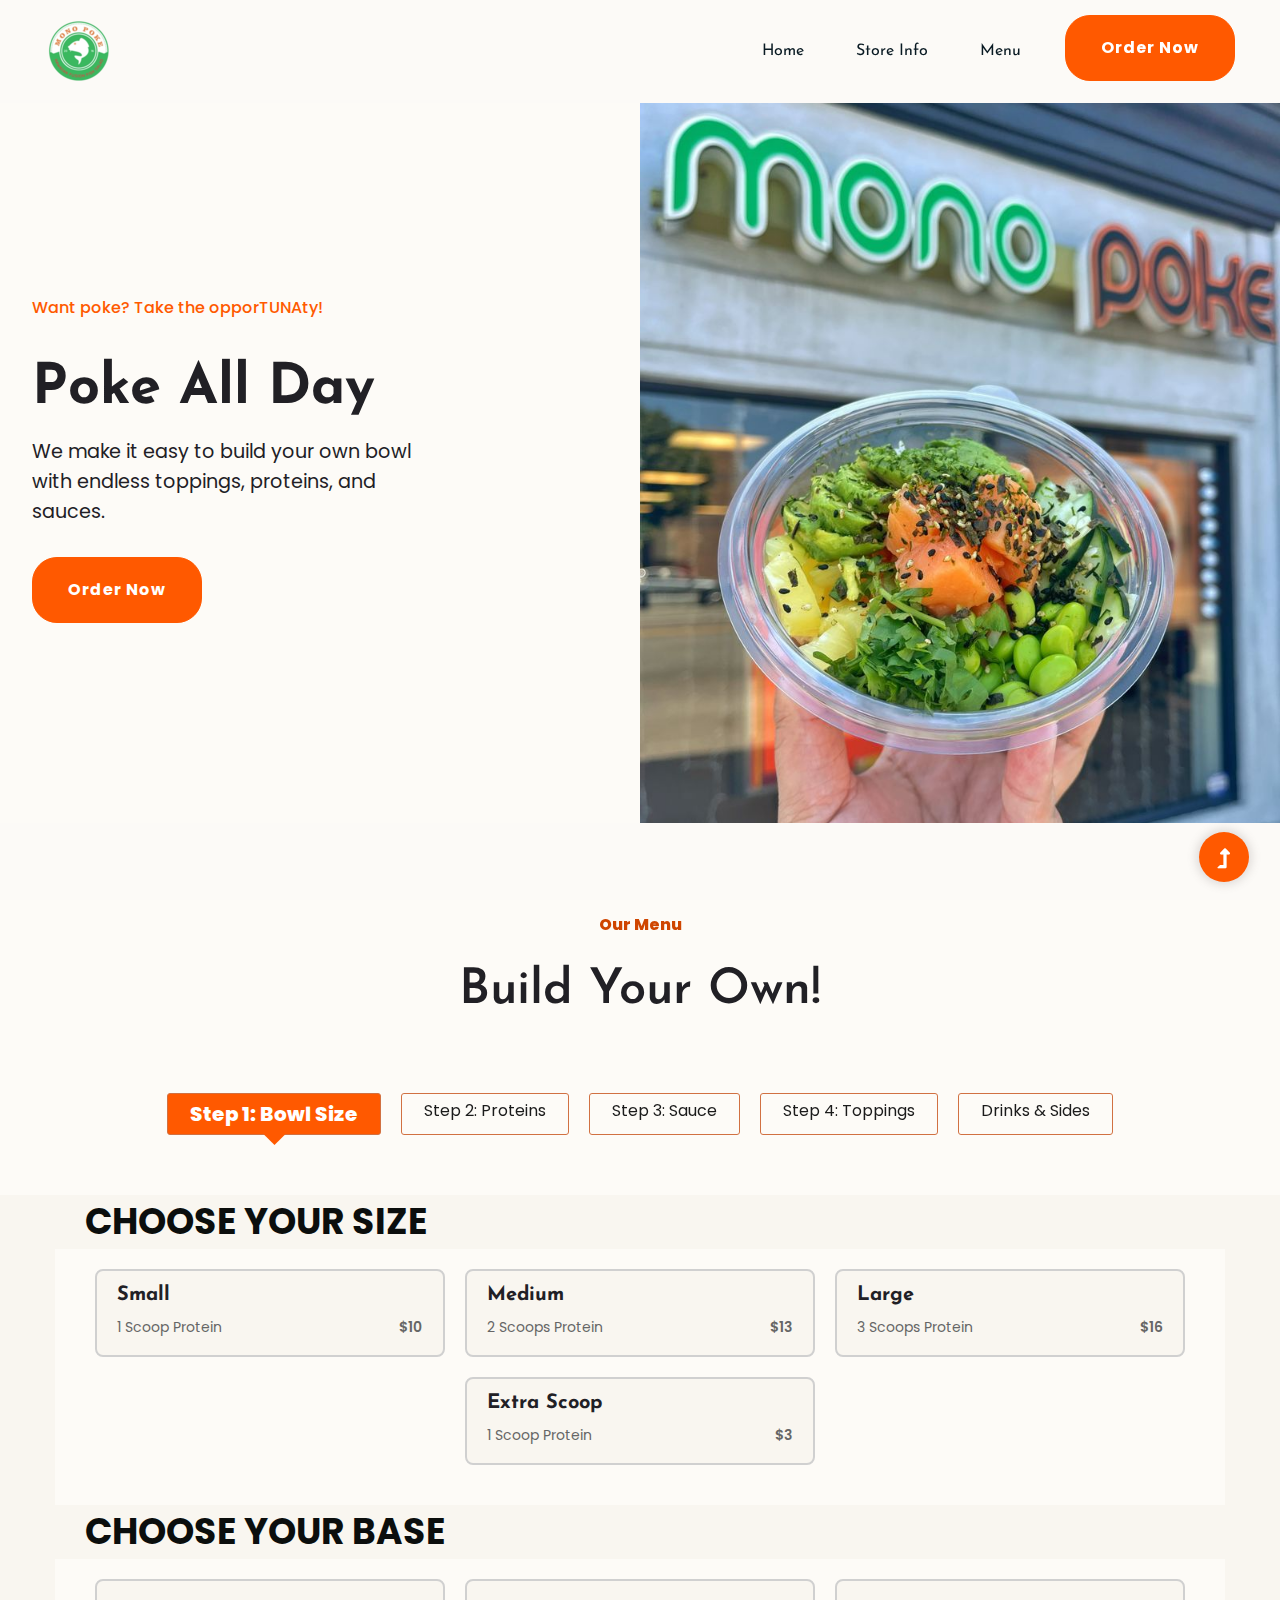
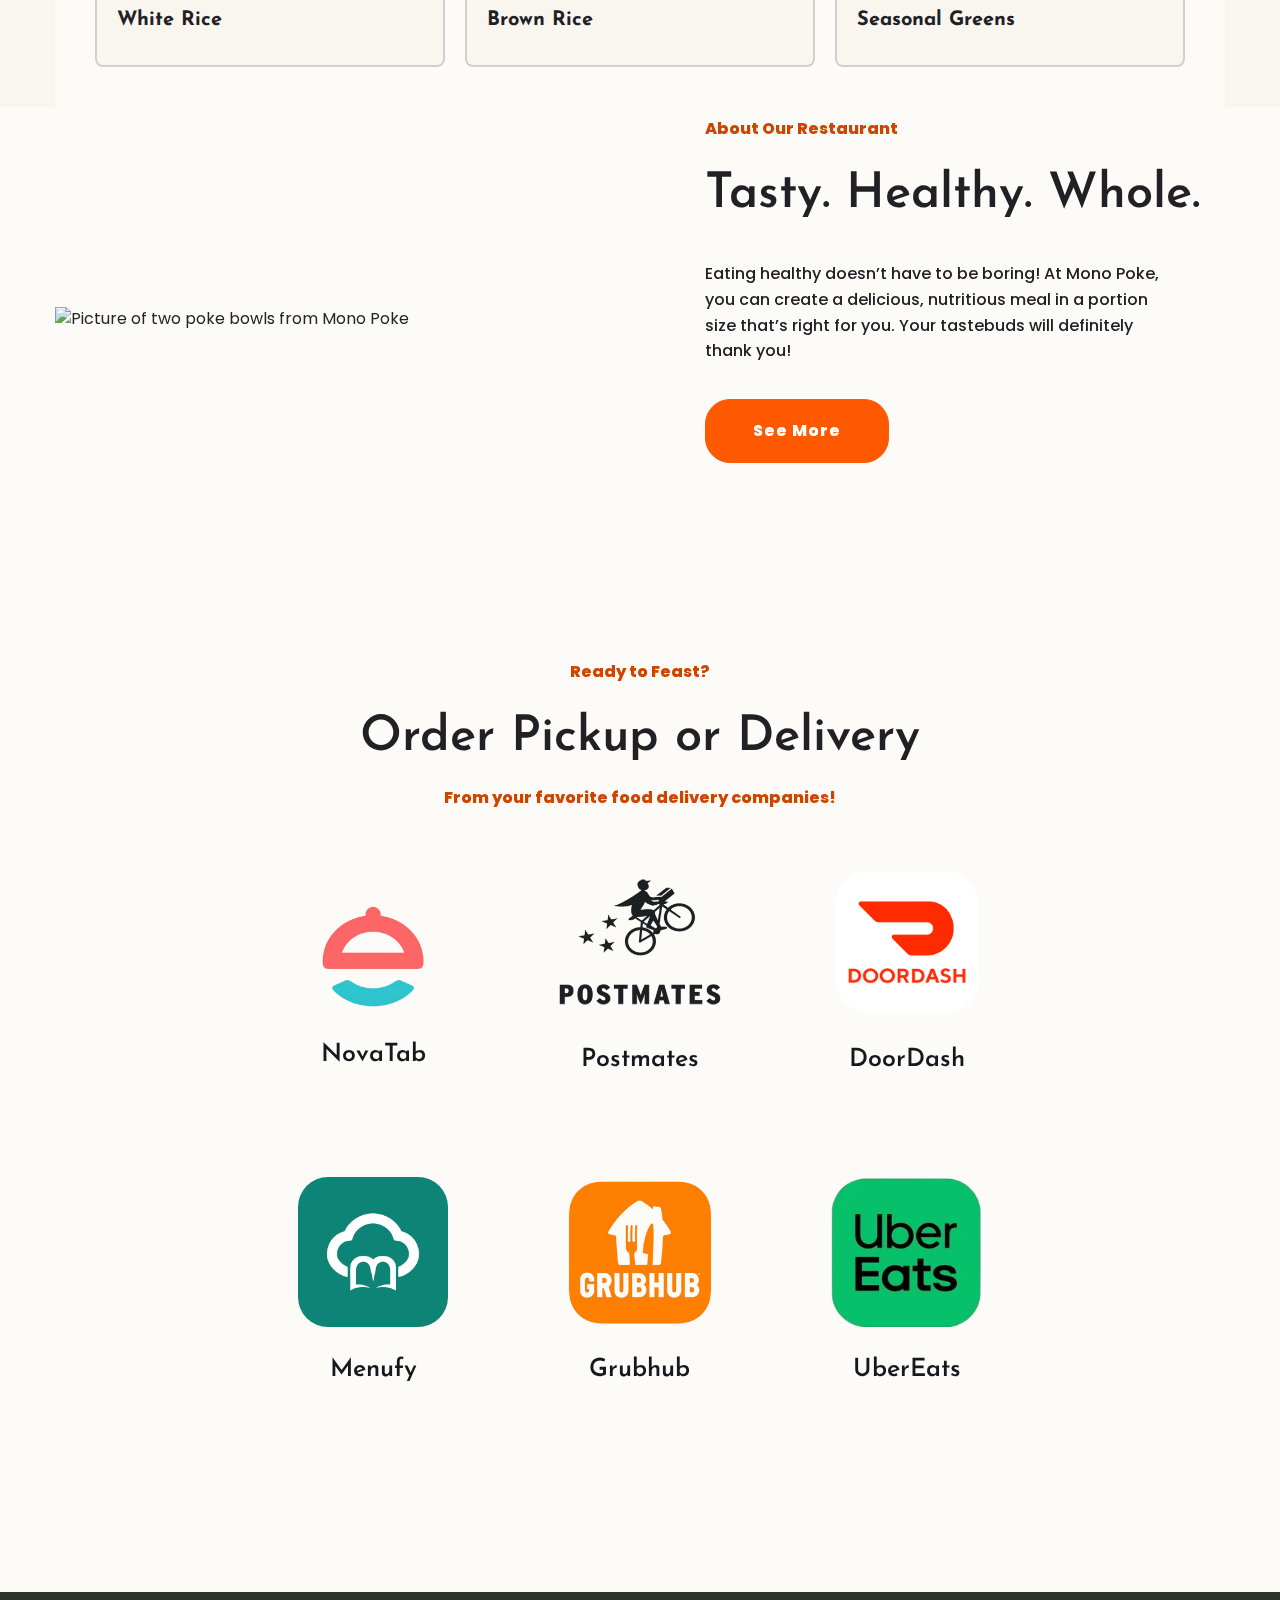
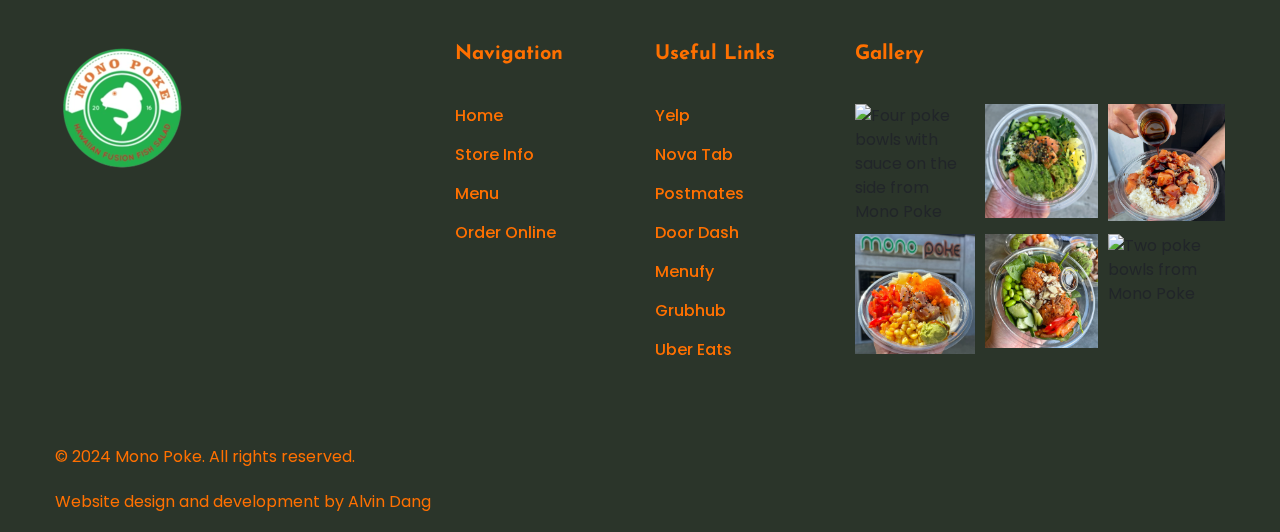
==== index.html @ 3abaf366 "Menu Option 1" ====
<!DOCTYPE html>
<html class="no-js" lang="zxx">
  <head>
    <meta charset="utf-8" />
    <meta http-equiv="x-ua-compatible" content="ie=edge" />
    <title>Mono Poke</title>
    <meta name="description" content="" />
    <meta name="viewport" content="width=device-width, initial-scale=1" />
    <link rel="manifest" href="site.webmanifest" />
    <link
      rel="shortcut icon"
      type="image/x-icon"
      href="assets/img/logo/mono_logo_resized.png"
      alt="Mono Poke logo"
    />

    <!-- CSS here -->
    <link rel="stylesheet" href="assets/css/bootstrap.min.css" />
    <link rel="stylesheet" href="assets/css/owl.carousel.min.css" />
    <link rel="stylesheet" href="assets/css/slicknav.css" />
    <link rel="stylesheet" href="assets/css/flaticon.css" />
    <link rel="stylesheet" href="assets/css/gijgo.css" />
    <link rel="stylesheet" href="assets/css/animate.min.css" />
    <link rel="stylesheet" href="assets/css/magnific-popup.css" />
    <link rel="stylesheet" href="assets/css/fontawesome-all.min.css" />
    <link rel="stylesheet" href="assets/css/themify-icons.css" />
    <link rel="stylesheet" href="assets/css/slick.css" />
    <link rel="stylesheet" href="assets/css/nice-select.css" />
    <link rel="stylesheet" href="assets/css/style.css" />
  </head>
  <body>
    <!--? Preloader Start -->
    <div id="preloader-active">
      <div class="preloader d-flex align-items-center justify-content-center">
        <div class="preloader-inner position-relative">
          <div class="preloader-circle"></div>
          <div class="preloader-img pere-text">
            <img
              src="./assets/img/logo/mono_logo_resized.png"
              alt="Mono Poke logo"
            />
          </div>
        </div>
      </div>
    </div>
    <!-- Preloader End -->
    <!-- Site Container start -->
    <div class="site-container">
      <header></header>
      <main>
        <!--? slider Area Start-->
        <div class="slider-area">
          <div class="slider-active">
            <!-- Single Slider -->
            <div class="single-slider slider-height d-flex align-items-center">
              <div class="container">
                <div class="row">
                  <div class="col-xl-9 col-lg-9 col-md-9">
                    <div class="hero__caption">
                      <span data-animation="fadeInLeft" data-delay=".2s"
                        >Want poke? Take the opporTUNAty!</span
                      >
                      <h1 data-animation="fadeInLeft" data-delay=".4s">
                        Poke All Day
                      </h1>
                      <p data-animation="fadeInLeft" data-delay=".6s">
                        We make it easy to build your own bowl with endless
                        toppings, proteins, and sauces.
                      </p>
                      <div class="about-right-btn">
                        <a href="#order-section" class="border-btn header-btn"
                          >Order Now</a
                        >
                      </div>
                    </div>
                  </div>
                </div>
              </div>
            </div>
            <!-- Single Slider -->
            <div class="single-slider slider-height d-flex align-items-center">
              <div class="container">
                <div class="row">
                  <div class="col-xl-9 col-lg-9 col-md-9">
                    <div class="hero__caption">
                      <span data-animation="fadeInLeft" data-delay=".2s"
                        >Best fish in the tunaverse</span
                      >
                      <h1 data-animation="fadeInLeft" data-delay=".4s">
                        10 to 10!
                      </h1>
                      <p data-animation="fadeInLeft" data-delay=".6s">
                        We're open from 10am to 10pm Monday to Saturday and 11am
                        to 9pm on Sundays. Come in and enjoy a delicious poke
                        bowl!
                      </p>
                      <div class="about-right-btn">
                        <a href="#order-section" class="border-btn header-btn"
                          >Order Now</a
                        >
                      </div>
                    </div>
                  </div>
                </div>
              </div>
            </div>
          </div>
        </div>
        <!-- slider Area End-->
        <!--? About Area Start -->
        <div class="about-low-area">
          <!--? gallery Products Start -->
          <section class="gallery-area fix">
            <!-- Gallery Top Start -->
            <div class="gallery-top section-bg pt-90 pb-40">
              <div class="container">
                <div class="row justify-content-center">
                  <div class="cl-xl-7 col-lg-8 col-md-10">
                    <!-- Section Tittle -->
                    <div class="section-tittle text-center mb-70">
                      <span>Our Menu</span>
                      <h2>Build Your Own!</h2>
                    </div>
                  </div>
                </div>
                <div class="row justify-content-center">
                  <div class="properties__button">
                    <!--Nav Button  -->
                    <nav>
                      <div class="nav nav-tabs" id="nav-tab" role="tablist">
                        <a
                          class="nav-item nav-link active"
                          id="nav-home-tab"
                          data-toggle="tab"
                          href="#nav-home"
                          role="tab"
                          aria-controls="nav-home"
                          aria-selected="true"
                          >Step 1: Bowl Size</a
                        >
                        <a
                          class="nav-item nav-link"
                          id="nav-size-tab"
                          data-toggle="tab"
                          href="#nav-size"
                          role="tab"
                          aria-controls="nav-size"
                          aria-selected="false"
                          >Step 2: Proteins</a
                        >
                        <a
                          class="nav-item nav-link"
                          id="nav-profile-tab"
                          data-toggle="tab"
                          href="#nav-profile"
                          role="tab"
                          aria-controls="nav-profile"
                          aria-selected="false"
                        >
                          Step 3: Sauce</a
                        >
                        <a
                          class="nav-item nav-link"
                          id="nav-contact-tab"
                          data-toggle="tab"
                          href="#nav-contact"
                          role="tab"
                          aria-controls="nav-contact"
                          aria-selected="false"
                        >
                          Step 4: Toppings
                        </a>
                        <a
                          class="nav-item nav-link"
                          id="nav-dinner-tab"
                          data-toggle="tab"
                          href="#nav-dinner"
                          role="tab"
                          aria-controls="nav-dinner"
                          aria-selected="false"
                        >
                          Drinks & Sides
                        </a>
                      </div>
                    </nav>
                    <!--End Nav Button  -->
                  </div>
                </div>
              </div>
            </div>
            <!-- Gallery Top End -->
            <!-- Gallery Bottom Start -->
            <div class="container-fluid p-0">
              <!-- Nav Card -->
              <div class="tab-content" id="nav-tabContent">
                <div class="tab-size">
                  <!-- card one (Bowl Size) -->
                  <div
                    class="tab-pane fade show active"
                    id="nav-home"
                    role="tabpanel"
                    aria-labelledby="nav-home-tab"
                  >
                    <div class="scoop-title">CHOOSE YOUR SIZE</div>
                    <div class="scoop-container">
                      <div class="scoop-item">
                        <div class="content-container">
                          <h3>Small</h3>
                          <div class="size-box">
                            <p>1 Scoop Protein</p>
                            <p class="price">$10</p>
                          </div>
                        </div>
                      </div>
                      <div class="scoop-item">
                        <div class="content-container">
                          <h3>Medium</h3>
                          <div class="size-box">
                            <p>2 Scoops Protein</p>
                            <p class="price">$13</p>
                          </div>
                        </div>
                      </div>
                      <div class="scoop-item">
                        <div class="content-container">
                          <h3>Large</h3>
                          <div class="size-box">
                            <p>3 Scoops Protein</p>
                            <p class="price">$16</p>
                          </div>
                        </div>
                      </div>
                      <div class="scoop-item">
                        <!-- <div class="image-container">
                          <img
                            src="assets/img/gallery/bowl1.jpg"
                            alt="Extra Scoop"
                          />
                        </div> -->
                        <div class="content-container">
                          <h3>Extra Scoop</h3>
                          <div class="size-box">
                            <p>1 Scoop Protein</p>
                            <p class="price">$3</p>
                          </div>
                        </div>
                      </div>
                    </div>
                    <div class="scoop-title">CHOOSE YOUR BASE</div>
                    <div class="scoop-container">
                      <div class="scoop-item">
                        <div class="content-container">
                          <h3>White Rice</h3>
                          <div class="size-box">
                            <p></p>
                            <p class="price"></p>
                          </div>
                        </div>
                      </div>
                      <div class="scoop-item">
                        <div class="content-container">
                          <h3>Brown Rice</h3>
                          <div class="size-box">
                            <p></p>
                            <p class="price"></p>
                          </div>
                        </div>
                      </div>
                      <div class="scoop-item">
                        <div class="content-container">
                          <h3>Seasonal Greens</h3>
                          <div class="size-box">
                            <p></p>
                            <p class="price"></p>
                          </div>
                        </div>
                      </div>
                    </div>
                  </div>
                  <!-- card two (Protein) -->
                  <div
                    class="tab-pane fade"
                    id="nav-size"
                    role="tabpanel"
                    aria-labelledby="nav-size-tab"
                  >
                    <div class="scoop-title">CHOOSE YOUR PROTEIN</div>
                    <div class="scoop-container">
                      <div class="scoop-item">
                        <div class="content-container">
                          <h3>Salmon</h3>
                        </div>
                      </div>

                      <div class="scoop-item">
                        <div class="content-container">
                          <h3>Octopus</h3>
                        </div>
                      </div>

                      <div class="scoop-item">
                        <div class="content-container">
                          <h3>Tuna</h3>
                        </div>
                      </div>

                      <div class="scoop-item">
                        <div class="content-container">
                          <h3>Spicy Tuna</h3>
                        </div>
                      </div>

                      <div class="scoop-item">
                        <div class="content-container">
                          <h3>Albacore</h3>
                          <div class="size-box">
                            <p class="price">+MP</p>
                          </div>
                        </div>
                      </div>

                      <div class="scoop-item">
                        <div class="content-container">
                          <h3>Spicy Salmon</h3>
                        </div>
                      </div>

                      <div class="scoop-item">
                        <div class="content-container">
                          <h3>Yellow Tail</h3>
                          <div class="size-box">
                            <p class="price">+MP</p>
                          </div>
                        </div>
                      </div>

                      <div class="scoop-item">
                        <div class="content-container">
                          <h3>Crabmeat</h3>
                        </div>
                      </div>

                      <div class="scoop-item">
                        <div class="content-container">
                          <h3>Shrimp</h3>
                        </div>
                      </div>

                      <div class="scoop-item">
                        <div class="content-container">
                          <h3>Tofu</h3>
                        </div>
                      </div>
                    </div>
                  </div>
                  <!-- card three (Sauces) -->
                  <div
                    class="tab-pane fade"
                    id="nav-profile"
                    role="tabpanel"
                    aria-labelledby="nav-profile-tab"
                  >
                    <div class="scoop-title">CHOOSE YOUR SAUCES</div>
                    <div class="scoop-container">
                      <div class="scoop-item">
                        <div class="content-container">
                          <h3>House Sauce</h3>
                        </div>
                      </div>

                      <div class="scoop-item">
                        <div class="content-container">
                          <h3>Poké Sauce Traditional</h3>
                        </div>
                      </div>

                      <div class="scoop-item">
                        <div class="content-container">
                          <h3>Poké Sauce</h3>
                          <p>Gluten Free</p>
                        </div>
                      </div>

                      <div class="scoop-item">
                        <div class="content-container">
                          <h3>Sweet & Spicy Sauce</h3>
                        </div>
                      </div>

                      <div class="scoop-item">
                        <div class="content-container">
                          <h3>Spicy Sauce</h3>
                        </div>
                      </div>

                      <div class="scoop-item">
                        <div class="content-container">
                          <h3>Spicy Mayo</h3>
                        </div>
                      </div>

                      <div class="scoop-item">
                        <div class="content-container">
                          <h3>Ponzu Sauce</h3>
                        </div>
                      </div>

                      <div class="scoop-item">
                        <div class="content-container">
                          <h3>Teriyaki Sauce</h3>
                        </div>
                      </div>

                      <div class="scoop-item">
                        <div class="content-container">
                          <h3>Eel Sauce</h3>
                        </div>
                      </div>

                      <div class="scoop-item">
                        <div class="content-container">
                          <h3>Sesame Oil</h3>
                        </div>
                      </div>

                      <div class="scoop-item">
                        <div class="content-container">
                          <h3>Extra Sauce</h3>
                          <div class="size-box">
                            <p>2 oz</p>
                            <p class="price">$0.60</p>
                          </div>
                        </div>
                      </div>
                    </div>
                  </div>
                  <!-- Card four (Toppings) -->
                  <div
                    class="tab-pane fade"
                    id="nav-contact"
                    role="tabpanel"
                    aria-labelledby="nav-contact-tab"
                  >
                    <div class="scoop-title">CHOOSE YOUR TOPPINGS</div>
                    <div class="scoop-container">
                      <div class="scoop-item">
                        <div class="content-container">
                          <h3>Jalapeno</h3>
                        </div>
                      </div>

                      <div class="scoop-item">
                        <div class="content-container">
                          <h3>Almonds</h3>
                        </div>
                      </div>

                      <div class="scoop-item">
                        <div class="content-container">
                          <h3>Cucumber</h3>
                        </div>
                      </div>

                      <div class="scoop-item">
                        <div class="content-container">
                          <h3>Red Bell Pepper</h3>
                        </div>
                      </div>

                      <div class="scoop-item">
                        <div class="content-container">
                          <h3>White Onion</h3>
                        </div>
                      </div>

                      <div class="scoop-item">
                        <div class="content-container">
                          <h3>Ginger</h3>
                        </div>
                      </div>

                      <div class="scoop-item">
                        <div class="content-container">
                          <h3>Green Onion</h3>
                        </div>
                      </div>

                      <div class="scoop-item">
                        <div class="content-container">
                          <h3>Wasabi</h3>
                        </div>
                      </div>

                      <div class="scoop-item">
                        <div class="content-container">
                          <h3>Edamame</h3>
                        </div>
                      </div>

                      <div class="scoop-item">
                        <div class="content-container">
                          <h3>Pineapple</h3>
                        </div>
                      </div>

                      <div class="scoop-item">
                        <div class="content-container">
                          <h3>Seaweed Salad</h3>
                        </div>
                      </div>

                      <div class="scoop-item">
                        <div class="content-container">
                          <h3>Sweet Corn</h3>
                        </div>
                      </div>

                      <div class="scoop-item">
                        <div class="content-container">
                          <h3>Cilantro</h3>
                        </div>
                      </div>

                      <div class="scoop-item">
                        <div class="content-container">
                          <h3>Add Avocado</h3>
                          <div class="size-box">
                            <p class="price">$2</p>
                          </div>
                        </div>
                      </div>

                      <div class="scoop-item">
                        <div class="content-container">
                          <h3>Add Masago</h3>
                          <div class="size-box">
                            <p class="price">$1</p>
                          </div>
                        </div>
                      </div>
                    </div>
                  </div>
                  <!-- Card five (Drinks & Sides) -->
                  <div
                    class="tab-pane fade"
                    id="nav-dinner"
                    role="tabpanel"
                    aria-labelledby="nav-dinner"
                  >
                    <div class="scoop-title-container">
                      <div class="scoop-title">Sides</div>
                    </div>
                    <div class="scoop-container">
                      <div class="scoop-item">
                        <div class="content-container">
                          <h3>Macaron Ice Crème</h3>
                          <div class="size-box">
                            <div class="flavors">
                              <p>
                                Chocolate, Coconut, Coffee, Green Tea, Mango,
                                Raspberry, Rosewater, Thai Tea, Vanilla
                              </p>
                            </div>
                            <div class="price">
                              <p class="price">$5</p>
                            </div>
                          </div>
                        </div>
                      </div>
                      <div class="scoop-item">
                        <div class="content-container">
                          <h3>Miso Soup</h3>
                          <div class="size-box">
                            <p>8oz</p>
                            <p class="price">$5</p>
                          </div>
                        </div>
                      </div>
                      <div class="scoop-item">
                        <div class="content-container">
                          <h3>Half Avocado</h3>
                          <div class="size-box">
                            <p></p>
                            <p class="price">$2</p>
                          </div>
                        </div>
                      </div>
                      <div class="scoop-item">
                        <div class="content-container">
                          <h3>Chips</h3>
                          <div class="size-box">
                            <p>
                              BBQ, Jalapeño, Maui Onion, Salt & Vinegar, Sea Salt, Sour Cream
                            </p>
                            <p class="price">$3</p>
                          </div>
                        </div>
                      </div>
                      <div class="scoop-item">
                        <div class="content-container">
                          <h3>Masago</h3>
                          <div class="size-box">
                            <p></p>
                            <p class="price">$1</p>
                          </div>
                        </div>
                      </div>
                    </div>

                    <div class="scoop-title-container">
                      <div class="scoop-title">Drinks</div>
                    </div>
                    <div class="scoop-container">
                      <div class="scoop-item">
                        <div class="content-container">
                          <h3>Fountain Drink</h3>
                          <div class="size-box">
                            <p>Medium<br>Large</p>
                            <p class="price">$2.5<br>$3</p>
                          </div>
                        </div>
                      </div>
                      <div class="scoop-item">
                        <div class="content-container">
                          <h3>Bottle Drinks</h3>
                          <div class="size-box">
                            <p>Coke, Diet Coke, Dr Pepper, Fanta, Mountain Dew, Sprite</p>
                            <p class="price">$3</p>
                          </div>
                        </div>
                      </div>
                      <div class="scoop-item">
                        <div class="content-container">
                          <h3>Premium Bottle Drinks</h3>
                          <div class="size-box">
                            <p>Green Tea, Oolong Tea, Peach Tea</p>
                            <p class="price">$4</p>
                          </div>
                        </div>
                      </div>
                      <div class="scoop-item">
                        <div class="content-container">
                          <h3>Japanese Tea / Coffee Latte</h3>
                          <div class="size-box">
                            <p>Coffee Latte, Matcha Latte, Milk Tea</p>
                            <p class="price">$4</p>
                          </div>
                        </div>
                      </div>
                      <div class="scoop-item">
                        <div class="content-container">
                          <h3>Milk Teas</h3>
                          <div class="size-box">
                            <p>Classic, Taro</p>
                            <p class="price">$6</p>
                          </div>
                        </div>
                      </div>
                      <div class="scoop-item">
                        <div class="content-container">
                          <h3>Iced Teas</h3>
                          <div class="size-box">
                            <p>Lychee, Mango, Passion Fruit</p>
                            <p class="price">$5</p>
                          </div>
                        </div>
                      </div>
                      <div class="scoop-item">
                        <div class="content-container">
                          <h3>Lemonade</h3>
                          <div class="size-box">
                            <p>Lychee, Mango, Mango Lychee, Passion Fruit, Strawberry</p>
                            <p class="price">$4.50</p>
                          </div>
                        </div>
                      </div>
                      <div class="scoop-item">
                        <div class="content-container">
                          <h3>Green Tea</h3>
                          <div class="size-box">
                            <p>Mango, Strawberry Lychee, Passion Fruit</p>
                            <p class="price">$5</p>
                          </div>
                        </div>
                      </div>
                      <div class="scoop-item">
                        <div class="content-container">
                          <h3>Smoothies</h3>
                          <div class="size-box">
                            <p>Mango, Mango Passion Fruit, Strawberry, Taro Milk</p>
                            <p class="price">$5</p>
                          </div>
                        </div>
                      </div>
                      <div class="scoop-item">
                        <div class="content-container">
                          <h3>Add Boba</h3>
                          <div class="size-box">
                            <p></p>
                            <p class="price">$1</p>
                          </div>
                        </div>
                      </div>
                    </div>
                    <div class="scoop-title-container">
                      <div class="scoop-title">House Crafted Drinks</div>
                    </div>
                      <!-- Milk Teas -->
                      <div class="scoop-title-container">
                          <div class="scoop-title">Milk Teas</div>
                      </div>
                      <div class="scoop-container">
                          <div class="scoop-item">
                              <div class="content-container">
                                  <h3>Classic</h3>
                                  <div class="size-box">
                                    <p></p>
                                    <p class="price">$6</p>
                                  </div>
                              </div>
                          </div>
                          <div class="scoop-item">
                              <div class="content-container">
                                  <h3>Taro</h3>
                                  <div class="size-box">
                                    <p></p>
                                    <p class="price">$6</p>
                                  </div>
                              </div>
                          </div>
                      </div>
                      <!-- Iced Teas -->
                      <div class="scoop-title-container">
                          <div class="scoop-title">Iced Teas</div>
                      </div>
                      <div class="scoop-container">
                          <div class="scoop-item">
                              <div class="content-container">
                                  <h3>Mango</h3>
                                  <div class="size-box">
                                    <p></p>
                                    <p class="price">$5</p>
                                  </div>
                              </div>
                          </div>
                          <div class="scoop-item">
                              <div class="content-container">
                                  <h3>Lychee</h3>
                                  <div class="size-box">
                                    <p></p>
                                    <p class="price">$5</p>
                                  </div>
                              </div>
                          </div>
                          <div class="scoop-item">
                              <div class="content-container">
                                  <h3>Passion Fruit</h3>
                                  <div class="size-box">
                                    <p></p>
                                    <p class="price">$5</p>
                                  </div>
                              </div>
                          </div>
                      </div>
                      <!-- Lemonades -->
                      <div class="scoop-title-container">
                          <div class="scoop-title">Lemonades</div>
                      </div>
                      <div class="scoop-container">
                          <div class="scoop-item">
                              <div class="content-container">
                                  <h3>Lychee</h3>
                                  <div class="size-box">
                                    <p></p>
                                    <p class="price">4.50</p>
                                  </div>
                              </div>
                          </div>
                          <div class="scoop-item">
                              <div class="content-container">
                                  <h3>Mango</h3>
                                  <div class="size-box">
                                    <p></p>
                                    <p class="price">$4.50</p>
                                  </div>
                              </div>
                          </div>
                          <div class="scoop-item">
                              <div class="content-container">
                                  <h3>Mango Lychee</h3>
                                  <div class="size-box">
                                    <p></p>
                                    <p class="price">$4.50</p>
                                  </div>
                              </div>
                          </div>
                          <div class="scoop-item">
                              <div class="content-container">
                                  <h3>Passion Fruit</h3>
                                  <div class="size-box">
                                    <p></p>
                                    <p class="price">$4.50</p>
                                  </div>
                              </div>
                          </div>
                          <div class="scoop-item">
                              <div class="content-container">
                                  <h3>Strawberry</h3>
                                  <div class="size-box">
                                    <p></p>
                                    <p class="price">$4.50</p>
                                  </div>
                              </div>
                          </div>
                      </div>
                      <!-- Green Teas -->
                      <div class="scoop-title-container">
                          <div class="scoop-title">Green Teas</div>
                      </div>
                      <div class="scoop-container">
                          <div class="scoop-item">
                              <div class="content-container">
                                  <h3>Mango</h3>
                                  <div class="size-box">
                                    <p></p>
                                    <p class="price">$5</p>
                                  </div>
                              </div>
                          </div>
                          <div class="scoop-item">
                              <div class="content-container">
                                  <h3>Strawberry Lychee</h3>
                                  <div class="size-box">
                                    <p></p>
                                    <p class="price">$5</p>
                                  </div>
                              </div>
                          </div>
                          <div class="scoop-item">
                              <div class="content-container">
                                  <h3>Passion Fruit</h3>
                                  <div class="size-box">
                                    <p></p>
                                    <p class="price">$5</p>
                                  </div>
                              </div>
                          </div>
                          <div class="scoop-item">
                              <div class="content-container">
                                  <h3>Add Boba</h3>
                                  <div class="size-box">
                                    <p></p>
                                    <p class="price">$1</p>
                                  </div>
                              </div>
                          </div>
                      </div>
                      <!-- Smoothies -->
                      <div class="scoop-title-container">
                          <div class="scoop-title">Smoothies</div>
                      </div>
                      <div class="scoop-container">
                          <div class="scoop-item">
                              <div class="content-container">
                                  <h3>Mango</h3>
                                  <div class="size-box">
                                    <p></p>
                                    <p class="price">$6</p>
                                  </div>
                              </div>
                          </div>
                          <div class="scoop-item">
                              <div class="content-container">
                                  <h3>Mango Passion Fruit</h3>
                                  <div class="size-box">
                                    <p></p>
                                    <p class="price">$6</p>
                                  </div>
                              </div>
                          </div>
                          <div class="scoop-item">
                              <div class="content-container">
                                  <h3>Strawberry</h3>
                                  <div class="size-box">
                                    <p></p>
                                    <p class="price">$6</p>
                                  </div>
                              </div>
                          </div>
                          <div class="scoop-item">
                              <div class="content-container">
                                  <h3>Taro Milk</h3>
                                  <div class="size-box">
                                    <p></p>
                                    <p class="price">$6</p>
                                  </div>
                              </div>
                          </div>
                      </div>
                  </div>
                </div>
              <!-- End Nav Card -->
            </div>
            <!-- Gallery Bottom End -->
          </section>
          <!-- gallery Products End -->
          <!--? About-2 Area Start -->
          <div class="about-area2 section-padding30">
            <div class="container">
              <div class="row align-items-center">
                <div class="col-lg-6 col-md-12">
                  <!-- about-img -->
                  <div class="about-img">
                    <img
                      src="./assets/img/gallery/twoPokeBowls.jpg"
                      alt="Picture of two poke bowls from Mono Poke"
                    />
                  </div>
                </div>
                <div class="col-lg-6 col-md-12">
                  <div class="about-caption mb-50">
                    <!-- Section Tittle -->
                    <div class="section-tittle mb-35">
                      <span>About Our Restaurant</span>
                      <h2>Tasty. Healthy. Whole.</h2>
                    </div>
                    <p class="pera-top">
                      Eating healthy doesn’t have to be boring! At Mono Poke,
                      you can create a delicious, nutritious meal in a portion
                      size that’s right for you. Your tastebuds will definitely
                      thank you!
                    </p>

                    <p class="mb-65 pera-bottom"></p>
                    <a href="about.html" class="border-btn">See More</a>
                  </div>
                </div>
              </div>
            </div>
          </div>
          <!-- About-2 Area End -->
          <!--? Our Services Start -->
          <div id="order-section" class="our-services service-padding">
            <div class="container">
              <div class="row justify-content-sm-center">
                <div class="cl-xl-7 col-lg-8 col-md-10">
                  <!-- Section Tittle -->
                  <div class="section-tittle text-center mb-70">
                    <span>Ready to Feast?</span>
                    <h2>Order Pickup or Delivery</h2>
                    <span>From your favorite food delivery companies!</span>
                    <div class="row">
                      <div class="col-lg-4 col-md-6 col-sm-6">
                        <!-- Nova Tab -->
                        <div class="single-services text-center">
                          <div class="services-ion">
                            <a
                              href="https://onlineorders.plateron.com/#/menu/f2ddcf9d-32a6-4a40-ba47-10f576467fe9?orderType"
                              class="single-services text-center"
                              target="_blank"
                            >
                              <img
                                src="./assets/img/gallery/plateron.png"
                                alt="NovaTab Logo"
                                class="img-fluid"
                              />
                            </a>
                          </div>
                          <div class="services-cap">
                            <h5><a href="#">NovaTab</a></h5>
                          </div>
                        </div>
                        <!-- Nova Tab End -->
                      </div>
                      <div class="col-lg-4 col-md-6 col-sm-6">
                        <!-- Postmates -->
                        <div class="single-services active text-center mb-30">
                          <div class="services-ion">
                            <a
                              href="https://postmates.com/store/mono-poke/kx9YAR9GSYm3_1-CXOJePQ"
                              class="single-services text-center mb-30"
                              target="_blank"
                            >
                              <div>
                                <img
                                  src="./assets/img/gallery/postmates.png"
                                  alt="Postmates Logo"
                                  class="img-fluid"
                                />
                              </div>
                            </a>
                          </div>
                          <div class="services-cap">
                            <h5><a href="#">Postmates</a></h5>
                          </div>
                        </div>
                        <!-- Postmates End -->
                      </div>
                      <div class="col-lg-4 col-md-6 col-sm-6">
                        <!-- DoorDash -->
                        <div class="single-services text-center mb-30">
                          <div class="services-ion">
                            <a
                              href="https://www.doordash.com/store/mono-poke-los-angeles-283538/"
                              class="single-services text-center mb-30"
                              target="_blank"
                            >
                              <div>
                                <img
                                  src="./assets/img/gallery/doordash-icon.png"
                                  alt="DoorDash Logo"
                                  class="img-fluid"
                                />
                              </div>
                            </a>
                          </div>
                          <div class="services-cap">
                            <h5><a href="#">DoorDash</a></h5>
                          </div>
                        </div>
                        <!-- DoorDash End -->
                      </div>
                      <!-- Menufy -->
                      <div class="col-lg-4 col-md-6 col-sm-6">
                        <div class="single-services text-center mb-30">
                          <div class="services-ion">
                            <a
                              href="https://www.ordermonopoke.com/#/"
                              class="single-services text-center mb-30"
                              target="_blank"
                            >
                              <div>
                                <img
                                  src="./assets/img/gallery/menufy.png"
                                  alt="Menufy Logo"
                                  class="img-fluid menufy-logo"
                                />
                              </div>
                            </a>
                          </div>
                          <div class="services-cap">
                            <h5><a href="#">Menufy</a></h5>
                          </div>
                        </div>
                      </div>
                      <!-- Menufy End -->
                      <div class="col-lg-4 col-md-6 col-sm-6">
                        <!-- Grubhub -->
                        <div class="single-services active text-center mb-30">
                          <div class="services-ion">
                            <a
                              href="https://www.grubhub.com/restaurant/mono-poke-8800-s-sepulveda-blvd-los-angeles/467111"
                              class="single-services text-center mb-30"
                              target="_blank"
                            >
                              <div>
                                <img
                                  src="./assets/img/gallery/grubhub.png"
                                  alt="GrubHub Logo"
                                  class="img-fluid"
                                />
                              </div>
                            </a>
                          </div>
                          <div class="services-cap">
                            <h5><a href="#">Grubhub</a></h5>
                          </div>
                        </div>
                        <!-- Grubhub End -->
                      </div>
                      <div class="col-lg-4 col-md-6 col-sm-6">
                        <!-- UberEats -->
                        <div class="single-services text-center mb-30">
                          <div class="services-ion">
                            <a
                              href="https://www.ubereats.com/store/mono-poke/kx9YAR9GSYm3_1-CXOJePQ"
                              class="single-services text-center mb-30"
                              target="_blank"
                            >
                              <div>
                                <img
                                  src="./assets/img/gallery/ubereat.png"
                                  alt="UberEats Logo"
                                  class="img-fluid"
                                />
                              </div>
                            </a>
                          </div>
                          <div class="services-cap">
                            <h5><a href="#">UberEats</a></h5>
                          </div>
                        </div>
                        <!-- UberEats End -->
                      </div>
                    </div>
                  </div>
                </div>
              </div>
            </div>
          </div>
          <!-- Our Services End -->
        </div>
      </main>
    </div>
    <footer></footer>
    <!-- Scroll Up -->
    <div id="back-top">
      <a title="Go to Top" href="#"> <i class="fas fa-level-up-alt"></i></a>
    </div>
    <!-- Site Container end -->

    <!-- JS here -->
    <script src="./assets/js/vendor/modernizr-3.5.0.min.js"></script>
    <!-- Jquery, Popper, Bootstrap -->
    <script src="./assets/js/vendor/jquery-1.12.4.min.js"></script>
    <script src="./assets/js/popper.min.js"></script>
    <script src="./assets/js/bootstrap.min.js"></script>
    <!-- Jquery Mobile Menu -->
    <script src="./assets/js/jquery.slicknav.min.js"></script>

    <!-- Jquery Slick , Owl-Carousel Plugins -->
    <script src="./assets/js/owl.carousel.min.js"></script>
    <script src="./assets/js/slick.min.js"></script>
    <!-- One Page, Animated-HeadLine -->
    <script src="./assets/js/wow.min.js"></script>
    <script src="./assets/js/animated.headline.js"></script>
    <script src="./assets/js/jquery.magnific-popup.js"></script>

    <!-- Nice-select, sticky -->
    <script src="./assets/js/jquery.nice-select.min.js"></script>
    <script src="./assets/js/jquery.sticky.js"></script>

    <!-- Jquery Plugins, main Jquery -->
    <script src="./assets/js/plugins.js"></script>
    <script src="./assets/js/main.js"></script>

    <!-- Load Header -->
    <script src="./assets/js/include-header.js"></script>

    <!-- Load Footer -->
    <script src="assets/js/include-footer.js"></script>
  </body>
</html>
---- assets/css/flaticon.css ----
/*
  	Flaticon icon font: Flaticon
  	Creation date: 03/05/2020 09:44
  	*/

@font-face {
  font-family: "Flaticon";
  src: url("../fonts/Flaticon.eot");
  src: url("../fonts/Flaticon.eot?#iefix") format("embedded-opentype"),
       url("../fonts/Flaticon.woff2") format("woff2"),
       url("../onts/Flaticon.woff") format("woff"),
       url("../fonts/Flaticon.ttf") format("truetype"),
       url("../fonts/Flaticon.svg#Flaticon") format("svg");
  font-weight: normal;
  font-style: normal;
}

@media screen and (-webkit-min-device-pixel-ratio:0) {
  @font-face {
    font-family: "Flaticon";
    src: url("../fonts/Flaticon.svg#Flaticon") format("svg");
  }
}

[class^="flaticon-"]:before, [class*=" flaticon-"]:before,
[class^="flaticon-"]:after, [class*=" flaticon-"]:after {   
  font-family: Flaticon;
font-style: normal;
margin-left: 20px;
}

.flaticon-restaurant:before { content: "\f100"; }
.flaticon-tools-and-utensils-1:before { content: "\f101"; }
.flaticon-hat:before { content: "\f102"; }
---- assets/css/gijgo.css ----
.gj-button {
    background-color: #f5f5f5;
    border: 1px solid #ddd;
    color: #000;
    border-radius: 3px;
    padding: 6px 10px;
    cursor: pointer;
}

.gj-unselectable {
    -webkit-touch-callout: none;
    -webkit-user-select: none;
    -khtml-user-select: none;
    -moz-user-select: none;
    -ms-user-select: none;
    user-select: none;
}

.gj-row {
    display: -webkit-box;
    display: -ms-flexbox;
    display: flex;
    -ms-flex-wrap: wrap;
    flex-wrap: wrap;
}

.gj-margin-left-5 {
    margin-left: 5px;
}

.gj-margin-left-10 {
    margin-left: 10px;
}

.gj-width-full {
    width: 100%;
}

.gj-cursor-pointer {
    cursor: pointer;
}

.gj-text-align-center {
    text-align: center;
}

.gj-font-size-16 {
    font-size: 16px;
}

.gj-hidden {
    display: none;
}

/** Material Design */
.gj-button-md {
    background: 0 0;
    border: none;
    border-radius: 2px;
    color: rgba(0, 0, 0, 0.87);
    position: relative;
    height: 36px;
    margin: 0;
    min-width: 64px;
    padding: 0 16px;
    display: inline-block;
    font-family: "Roboto","Helvetica","Arial",sans-serif;
    font-size: 1rem;
    font-weight: 500;
    text-transform: uppercase;
    letter-spacing: 0;
    overflow: hidden;
    will-change: box-shadow;
    transition: box-shadow .2s cubic-bezier(.4,0,1,1),background-color .2s cubic-bezier(.4,0,.2,1),color .2s cubic-bezier(.4,0,.2,1);
    outline: none;
    cursor: pointer;
    text-decoration: none;
    text-align: center;
    line-height: 36px;
    vertical-align: middle;
    overflow: hidden;
    -webkit-user-select: none;
    -moz-user-select: none;
    -ms-user-select: none;
    user-select: none;
}

.gj-button-md:hover {
    background-color: rgba(158,158,158,.2);
}

.gj-button-md:disabled {
    color: rgba(0,0,0,.26);
    background: 0 0;
}

.gj-button-md .material-icons,
.gj-button-md .gj-icon {
    vertical-align: middle;
    /*font-size: 1.3rem;
    margin-right: 4px;*/
}

.gj-button-md.gj-button-md-icon {
    width: 24px;
    height: 31px;
    min-width: 24px;
    padding: 0px;
    display: table;
}

.gj-button-md.gj-button-md-icon .material-icons,
.gj-button-md.gj-button-md-icon .gj-icon {
    display: table-cell;
    margin-right: 0px;
    width: 24px;
    height: 24px;
}

.gj-button-md.active {
    background-color: rgba(158,158,158,.4);
}

.gj-button-md-group {
    position: relative;
    display: inline-block;
    vertical-align: middle;
}
.gj-textbox-md {
	/* border: none; */
	/* border-bottom: 1px solid rgba(0,0,0,.42); */
	display: block;
	font-family: "Helvetica","Arial",sans-serif;
	font-size: 16px;
	line-height: 16px;
	/* padding: 4px 0px; */
	margin: 0;
	/* width: 100%; */
	background: 0 0;
	/* text-align: ; */
	color: rgba(0,0,0,.87);
	padding-left: 44px;
	border: 1px solid #dca73a;
	/* padding: 15px 15px; */
	/* text-align: center; */
	width: 177px;
	height: 55px;
	border-radius: 5px;
}
.gj-textbox-md:focus,
.gj-textbox-md:active {
    /* border-bottom: 2px solid rgba(0,0,0,.42); */
    outline: none;
}

.gj-textbox-md::placeholder {
    color: #8e8e8e;
}

.gj-textbox-md:-ms-input-placeholder {
    color: #8e8e8e;
}

.gj-textbox-md::-ms-input-placeholder {
    color: #8e8e8e;
}

.gj-md-spacer-24 {
    min-width: 24px;
    width: 24px;
    display: inline-block;
}

.gj-md-spacer-32 {
    min-width: 32px;
    width: 32px;
    display: inline-block;
}

.gj-modal {
    position: fixed;
    top: 0;
    right: 0;
    bottom: 0;
    left: 0;
    z-index: 1203;
    display: none;
    overflow: hidden;
    -webkit-overflow-scrolling: touch;
    outline: 0;
    background-color: rgba(0, 0, 0, 0.54118);
    transition: 200ms ease opacity;
    will-change: opacity;
}

/* List */
ul.gj-list li [data-role="wrapper"] {
    display: table;
    width: 100%;
}

ul.gj-list li [data-role="checkbox"] {
    display: table-cell;
    vertical-align:middle;
    text-align:center;
}

ul.gj-list li [data-role="image"] {
    display: table-cell;
    vertical-align:middle;
    text-align:center;
}

ul.gj-list li [data-role="display"] {
    display: table-cell;
    vertical-align:middle;
    cursor: pointer;
}

ul.gj-list li [data-role="display"]:empty:before {
  content: "\200b"; /* unicode zero width space character */
}

/* List - Bootstrap */
ul.gj-list-bootstrap {
    padding-left: 0px;
    margin-bottom: 0px;
}

ul.gj-list-bootstrap li {
    padding: 0px;
}

ul.gj-list-bootstrap li [data-role="wrapper"] {
    padding: 0px 10px;
}

ul.gj-list-bootstrap li [data-role="checkbox"] {
    width: 24px;
    padding: 3px;
}

ul.gj-list-bootstrap li [data-role="image"] {
    width: 24px;
    height: 24px;
}

ul.gj-list-bootstrap li [data-role="display"] {
    padding: 8px 0px 8px 4px;
}

.list-group-item.active ul li, .list-group-item.active:focus ul li, .list-group-item.active:hover ul li {
    text-shadow: none;
    color:initial;
}

/* List - Material Design */
ul.gj-list-md {
    padding: 0px;
    list-style: none;
    list-style-type: none;
    line-height: 24px;
    letter-spacing: 0;
    color: #616161; /* Gray 700 */
}

ul.gj-list-md li {
    display: list-item;
    list-style-type: none;
    padding: 0px;
    min-height: unset;
    box-sizing: border-box;
    align-items: center;
    cursor: default;
    overflow: hidden;

    font-family: "Roboto","Helvetica","Arial",sans-serif;
    font-size: 16px;
    font-weight: 400;
    letter-spacing: .04em;
    line-height: 1;
    
    -webkit-flex-direction: row;
    -ms-flex-direction: row;
    flex-direction: row;
    -webkit-flex-wrap: nowrap;
    -ms-flex-wrap: nowrap;
    flex-wrap: nowrap;
}

ul.gj-list-md li [data-role="checkbox"] {
    height: 24px;
    width: 24px;
}

ul.gj-list-md li [data-role="image"] {
    height: 24px;
    width: 24px;
}

ul.gj-list-md li [data-role="display"] {
    padding: 8px 0px 8px 5px;
    order: 0;
    flex-grow: 2;
    text-decoration: none;
    box-sizing: border-box;
    align-items: center;
    text-align: left;
    color: rgba(0,0,0,.87);
}

ul.gj-list-md li.disabled>[data-role="wrapper"]>[data-role="display"] {
    color: #9E9E9E; /* Gray 500 */
}

.gj-list-md-active {
    background: #e0e0e0;
    color: #3f51b5;
}


/* Picker */
.gj-picker {
    position: absolute;
    z-index: 1203;
    background-color: #fff;
}

.gj-picker .selected {
    color: #fff;
}

/* Material Design */
.gj-picker-md {
    font-family: "Roboto","Helvetica","Arial",sans-serif;
    font-size: 16px;
    font-weight: 400;
    letter-spacing: .04em;
    line-height: 1;
    color: rgba(0,0,0,.87);
    border: 1px solid #E0E0E0;
}

.gj-modal .gj-picker-md {
    border: 0px;
}

.gj-picker-md [role="header"] {
    color: rgba(255, 255, 255, 0.54);
    display: flex;
    background: #2196f3;
    align-items: baseline;
    user-select: none;
    justify-content: center;
}

.gj-picker-md [role="footer"] {
    float: right;
    padding: 10px;
}

.gj-picker-md [role="footer"] button.gj-button-md {
    color: #2196f3;
    font-weight: bold;
    font-size: 13px;
}

/* Bootstrap */
.gj-picker-bootstrap {
    border-radius: 4px;
    border: 1px solid #E0E0E0;
}

.gj-picker-bootstrap .selected {
    color: #888;
}

.gj-picker-bootstrap [role="header"] {
    background: #eee;
    color: #AAA;
}
@font-face {
    font-family: 'gijgo-material';
    src: url('../fonts/gijgo-material.eot?235541');
    src: url('../fonts/gijgo-material.eot?235541#iefix') format('embedded-opentype'), url('../fonts/gijgo-material.ttf?235541') format('truetype'), url('../fonts/gijgo-material.woff?235541') format('woff'), url('../fonts/gijgo-material.svg?235541#gijgo-material') format('svg');
    font-weight: normal;
    font-style: normal;
}

.gj-icon {
    /* use !important to prevent issues with browser extensions that change fonts */
    font-family: 'gijgo-material' !important;
    font-size: 24px;
    speak: none;
    font-style: normal;
    font-weight: normal;
    font-variant: normal;
    text-transform: none;
    line-height: 1;
    /* Enable Ligatures ================ */
    letter-spacing: 0;
    -webkit-font-feature-settings: "liga";
    -moz-font-feature-settings: "liga=1";
    -moz-font-feature-settings: "liga";
    -ms-font-feature-settings: "liga" 1;
    font-feature-settings: "liga";
    -webkit-font-variant-ligatures: discretionary-ligatures;
    font-variant-ligatures: discretionary-ligatures;
    /* Better Font Rendering =========== */
    -webkit-font-smoothing: antialiased;
    -moz-osx-font-smoothing: grayscale;
}

.gj-icon.undo:before {
    content: "\e900";
}

.gj-icon.vertical-align-top:before {
    content: "\e901";
}

.gj-icon.vertical-align-center:before {
    content: "\e902";
}

.gj-icon.vertical-align-bottom:before {
    content: "\e903";
}

.gj-icon.arrow-dropup:before {
    content: "\e904";
}

.gj-icon.clock:before {
    content: "\e905";
}

.gj-icon.refresh:before {
    content: "\e906";
}

.gj-icon.last-page:before {
    content: "\e907";
}

.gj-icon.first-page:before {
    content: "\e908";
}

.gj-icon.cancel:before {
    content: "\e909";
}

.gj-icon.clear:before {
    content: "\e90a";
}

.gj-icon.check-circle:before {
    content: "\e90b";
}

.gj-icon.delete:before {
    content: "\e90c";
}

.gj-icon.arrow-upward:before {
    content: "\e90d";
}

.gj-icon.arrow-forward:before {
    content: "\e90e";
}

.gj-icon.arrow-downward:before {
    content: "\e90f";
}

.gj-icon.arrow-back:before {
    content: "\e910";
}

.gj-icon.list-numbered:before {
    content: "\e911";
}

.gj-icon.list-bulleted:before {
    content: "\e912";
}

.gj-icon.indent-increase:before {
    content: "\e913";
}

.gj-icon.indent-decrease:before {
    content: "\e914";
}

.gj-icon.redo:before {
    content: "\e915";
}

.gj-icon.align-right:before {
    content: "\e916";
}

.gj-icon.align-left:before {
    content: "\e917";
}

.gj-icon.align-justify:before {
    content: "\e918";
}

.gj-icon.align-center:before {
    content: "\e919";
}

.gj-icon.strikethrough:before {
    content: "\e91a";
}

.gj-icon.italic:before {
    content: "\e91b";
}

.gj-icon.underlined:before {
    content: "\e91c";
}

.gj-icon.bold:before {
    content: "\e91d";
}

.gj-icon.arrow-dropdown:before {
    content: "\e91e";
}

.gj-icon.done:before {
    content: "\e91f";
}

.gj-icon.pencil:before {
    content: "\e920";
}

.gj-icon.minus:before {
    content: "\e921";
}

.gj-icon.plus:before {
    content: "\e922";
}

.gj-icon.chevron-up:before {
    content: "\e923";
}

.gj-icon.chevron-right:before {
    content: "\e924";
}

.gj-icon.chevron-down:before {
    content: "\e925";
}

.gj-icon.chevron-left:before {
    content: "\e926";
}

.gj-icon.event:before {
    content: "\e927";
}
.gj-draggable {
    cursor: move;
}
.gj-resizable-handle {
    position: absolute;
    font-size: 0.1px;
    display: block;
    -ms-touch-action: none;
    touch-action: none;
    z-index: 1203;
}

.gj-resizable-n {
    cursor: n-resize;
    height: 7px;
    width: 100%;
    top: -5px;
    left: 0;
}
.gj-resizable-e {
    cursor: e-resize;
    width: 7px;
    right: -5px;
    top: 0;
    height: 100%;
}
.gj-resizable-s {
    cursor: s-resize;
    height: 7px;
    width: 100%;
    bottom: -5px;
    left: 0;
}
.gj-resizable-w {
	cursor: w-resize;
	width: 7px;
	left: -5px;
	top: 0;
	height: 100%;
}
.gj-resizable-se {
	cursor: se-resize;
	width: 12px;
	height: 12px;
	right: 1px;
	bottom: 1px;
}
.gj-resizable-sw {
	cursor: sw-resize;
	width: 9px;
	height: 9px;
	left: -5px;
	bottom: -5px;
}
.gj-resizable-nw {
	cursor: nw-resize;
	width: 9px;
	height: 9px;
	left: -5px;
	top: -5px;
}
.gj-resizable-ne {
	cursor: ne-resize;
	width: 9px;
	height: 9px;
	right: -5px;
	top: -5px;
}

.gj-dialog-footer {
    position: absolute;
    bottom: 0px;
    width: 100%;
    margin-top: 0px;
}

.gj-dialog-scrollable [data-role="body"] {
    overflow-x: hidden;
    overflow-y: scroll;
}

/** Bootstrap 3 **/
.gj-dialog-bootstrap {
    overflow: hidden;
    z-index: 1202;
}

.gj-dialog-bootstrap [data-role="title"] {
    display: inline;
}
.gj-dialog-bootstrap [data-role="close"] {
    line-height: 1.42857143;
}

/** Bootstrap 4 **/
.gj-dialog-bootstrap4 {
    overflow: hidden;
    z-index: 1202;
}

.gj-dialog-bootstrap4 [data-role="title"] {
    display: inline;
}
.gj-dialog-bootstrap4 [data-role="close"] {
    line-height: 1.5;
}

/** Material Design **/
.gj-dialog-md {
    background-color: #FFF;
    overflow: hidden;
    border: none;
    box-shadow: 0 11px 15px -7px rgba(0,0,0,.2), 0 24px 38px 3px rgba(0,0,0,.14), 0 9px 46px 8px rgba(0,0,0,.12);
    box-sizing: border-box;
    position: relative;
    display: -webkit-box;
    display: -webkit-flex;
    display: -ms-flexbox;
    display: flex;
    -webkit-box-orient: vertical;
    -webkit-box-direction: normal;
    -webkit-flex-direction: column;
    -ms-flex-direction: column;
    flex-direction: column;
    -webkit-background-clip: padding-box;
    background-clip: padding-box;
    outline: 0;
    z-index: 1202;
}

.gj-dialog-md-header {
    padding: 24px 24px 0px 24px;
    font-family: "Roboto","Helvetica","Arial",sans-serif;
}

.gj-dialog-md-title {
    margin: 0;
    font-weight: 400;
    display: inline;
    line-height: 28px;
    font-size: 20px;
}

.gj-dialog-md-close {
    -webkit-appearance: none;
    padding: 0;
    cursor: pointer;
    background: 0 0;
    border: 0;
    float: right;
    line-height: 28px;
    font-size: 28px;
}

.gj-dialog-md-body {
    padding: 20px 24px 24px 24px;
    color: rgba(0,0,0,.54);
    font-family: "Helvetica","Arial",sans-serif;
    font-size: 14px;
    font-weight: 400;
    line-height: 20px;
}

.gj-dialog-md-footer {
    padding: 8px 8px 8px 24px;
    display: -webkit-flex;
    display: -ms-flexbox;
    display: flex;
    -webkit-flex-direction: row-reverse;
    -ms-flex-direction: row-reverse;
    flex-direction: row-reverse;
    -webkit-flex-wrap: wrap;
    -ms-flex-wrap: wrap;
    flex-wrap: wrap;

    box-sizing: border-box;
}

.gj-dialog-md-footer>*:first-child {
    margin-right: 0;
}

.gj-dialog-md-footer>* {
    margin-right: 8px;
    height: 36px;
}
DIV.gj-grid-wrapper {
    margin: auto;
    position: relative;
    clear:both;
    z-index: 1;
}

TABLE.gj-grid {
    margin: auto;    
    border-collapse: collapse;
    width: 100%;
    table-layout: fixed;
}

TABLE.gj-grid THEAD TH [data-role="selectAll"] {
    margin: auto;
}

TABLE.gj-grid THEAD TH [data-role="title"] {
    display: inline-block;
}

TABLE.gj-grid THEAD TH [data-role="sorticon"] {
    display: inline-block;
}

TABLE.gj-grid THEAD TH {
    overflow: hidden;
    text-overflow: ellipsis;
}

TABLE.gj-grid.autogrow-header-row THEAD TH {
    overflow: auto;
    text-overflow: initial;
    white-space: pre-wrap;
    -ms-word-break: break-word;
    word-break: break-word;
}

TABLE.gj-grid > tbody > tr > td {
    overflow: hidden;
    position: relative;
}

table.gj-grid tbody div[data-role="display"] {
    vertical-align: middle;
    text-indent: 0;
    white-space: pre-wrap;
    -ms-word-break: break-word;
    word-break: break-word;
}

table.gj-grid.fixed-body-rows tbody div[data-role="display"] {
    overflow: hidden;
    text-overflow: ellipsis;
    white-space: nowrap;
    -ms-word-break: initial;
    word-break: initial;
}

table.gj-grid tfoot DIV[data-role="display"] {
    vertical-align: middle;
    text-indent: 0;
    display: flex;
}

TABLE.gj-grid .fa {
    padding: 2px;
}

TABLE.gj-grid > tbody > tr > td > div {
    padding: 2px;
    overflow: hidden;
}

DIV.gj-grid-wrapper DIV.gj-grid-loading-cover
{
    background: #BBBBBB;
    opacity: 0.5;
    position: absolute;
    vertical-align: middle;
}

DIV.gj-grid-wrapper DIV.gj-grid-loading-text
{
    position: absolute;
    font-weight: bold;
}

/* Bootstrap Theme */
table.gj-grid-bootstrap thead th {
    background-color: #f5f5f5;
    vertical-align:middle;
}

table.gj-grid-bootstrap thead th [data-role="sorticon"] {
    margin-left: 5px;
}

table.gj-grid-bootstrap thead th [data-role="sorticon"] i.gj-icon,
table.gj-grid-bootstrap thead th [data-role="sorticon"] i.material-icons {
    position: absolute;
    font-size: 20px;
    top: 15px;
}

table.gj-grid-bootstrap tbody tr td div[data-role="display"] {
    padding: 0px;
}

.gj-grid-bootstrap-4 .gj-checkbox-bootstrap {
    display: inline-block;
    padding-top: 2px;
}

.gj-grid-bootstrap-4 tbody tr.active {
    background-color: rgba(0,0,0,.075);
}

/* Material Design Theme */
.gj-grid-md {
    position: relative;
    border: 1px solid #e0e0e0;
    border-collapse: collapse;
    white-space: nowrap;
    font-size: 13px;
    font-family: "Roboto","Helvetica","Arial",sans-serif;
    background-color: #fff;
}

.gj-grid-md td:first-of-type, .gj-grid-md th:first-of-type {
    padding-left: 24px;
}

.gj-grid-md th {
    position: relative;
    vertical-align: bottom;
    font-weight: 700;
    line-height: 31px;
    letter-spacing: 0;
    height: 56px;
    font-size: 12px;
    color: rgba(0,0,0,.54);
    padding-bottom: 8px;
    box-sizing: border-box;
    padding: 12px 18px;
    text-align: right;
}

.gj-grid-md td {
    position: relative;
    height: 48px;
    border-top: 1px solid #e0e0e0;
    border-bottom: 1px solid #e0e0e0;
    padding: 12px 18px;
    box-sizing: border-box;
    text-align: left;
    color: rgba(0,0,0,.87);
}

.gj-grid-md tbody tr {
    position: relative;
    height: 48px;
    transition-duration: .28s;
    transition-timing-function: cubic-bezier(.4,0,.2,1);
    transition-property: background-color;
}

.gj-grid-md tbody tr:hover {
    background-color: #EEEEEE; /* Gray 200 */
}

.gj-grid-md tbody tr.gj-grid-md-select {
    background-color: #F5F5F5; /* Grey 100 */
}


table.gj-grid-md thead th [data-role="sorticon"] {
    margin-left: 5px;
}

table.gj-grid-md thead th [data-role="sorticon"] i.gj-icon,
table.gj-grid-md thead th [data-role="sorticon"] i.material-icons {
    position: absolute;
    font-size: 16px;
    top: 19px;
}

table.gj-grid-md thead th.gj-grid-select-all {
    padding-bottom: 3px;
}
/* Hide all prioritized columns by default */
@media only all {
	th.display-1120,
	td.display-1120,
	th.display-960,
	td.display-960,
	th.display-800,
	td.display-800,
	th.display-640,
	td.display-640,
	th.display-480,
	td.display-480,
	th.display-320,
	td.display-320 {
		display: none;
	}
}

/* Show at 320px (20em x 16px) */
@media screen and (min-width: 20em) {
	TABLE.gj-grid-bootstrap th.display-320,
	TABLE.gj-grid-bootstrap td.display-320 {
		display: table-cell;
	}
}
/* Show at 480px (30em x 16px) */
@media screen and (min-width: 30em) {
	TABLE.gj-grid-bootstrap th.display-480,
	TABLE.gj-grid-bootstrap td.display-480 {
		display: table-cell;
	}
}
/* Show at 640px (40em x 16px) */
@media screen and (min-width: 40em) {
	TABLE.gj-grid-bootstrap th.display-640,
	TABLE.gj-grid-bootstrap td.display-640 {
		display: table-cell;
	}
}
/* Show at 800px (50em x 16px) */
@media screen and (min-width: 50em) {
	TABLE.gj-grid-bootstrap th.display-800,
	TABLE.gj-grid-bootstrap td.display-800 {
		display: table-cell;
	}
}
/* Show at 960px (60em x 16px) */
@media screen and (min-width: 60em) {
	TABLE.gj-grid-bootstrap th.display-960,
	TABLE.gj-grid-bootstrap td.display-960 {
		display: table-cell;
	}
}
/* Show at 1,120px (70em x 16px) */
@media screen and (min-width: 70em) {
	TABLE.gj-grid-bootstrap th.display-1120,
	TABLE.gj-grid-bootstrap td.display-1120 {
		display: table-cell;
	}
}

/* Material Design Theme */
.gj-grid-md tfoot tr th {
    padding-right: 14px;
}

.gj-grid-md tfoot tr[data-role="pager"] .gj-grid-mdl-pager-label {
    padding-left: 5px;
    padding-right: 5px;
}

.gj-grid-md tfoot tr[data-role="pager"] .gj-dropdown-md {
    margin-left: 12px;
}

.gj-grid-md tfoot tr[data-role="pager"] .gj-dropdown-md [role="presenter"] {
    font-size: 12px;
    font-weight: bold;
    color: rgba(0,0,0,.54);
}

.gj-grid-md tfoot tr[data-role="pager"] .gj-dropdown-md [role="presenter"] [role="display"] {
    text-align: right;
}

.gj-grid-md tfoot tr[data-role="pager"] .gj-grid-md-limit-select {
    margin-left: 10px;
    font-size: 12px;
    font-weight: bold;
    color: rgba(0,0,0,.54);
}

/* Bootstrap */
.gj-grid-bootstrap tfoot tr[data-role="pager"] th {
    line-height: 30px;
    background-color: #f5f5f5;
}

.gj-grid-bootstrap tfoot tr[data-role="pager"] th > div > div {
    margin-right: 5px;
}

.gj-grid-bootstrap tfoot tr[data-role="pager"] th > div > button {
    margin-right: 5px;
}

.gj-grid-bootstrap-4 tfoot tr[data-role="pager"] th > div button {
    height: 34px;
}

.gj-grid-bootstrap-4 tfoot tr[data-role="pager"] th div .gj-dropdown-bootstrap-4 .gj-dropdown-expander-mi .gj-icon {
    top: 5px;
}

.gj-grid-bootstrap-3 tfoot tr[data-role="pager"] th > div > input {
    margin-right: 5px;
    width: 40px;
    text-align: right;
    display: inline-block;
    font-weight: bold;
}

.gj-grid-bootstrap-4 tfoot tr[data-role="pager"] th > div > div.input-group {
    width: 40px;
}

.gj-grid-bootstrap-4 tfoot tr[data-role="pager"] th > div > div.input-group input {
    text-align: right;
    font-weight: bold;
    height: 34px;
    padding-top: 2px;
    padding-bottom: 6px;
}

.gj-grid-bootstrap tfoot tr[data-role="pager"] th > div > select {
    display: inline-block;
    margin-right: 5px;
    width: 60px;
}

.gj-grid-bootstrap tfoot tr[data-role="pager"] th .gj-dropdown-bootstrap .gj-list-bootstrap [data-role="display"] {
    line-height: 14px;
}

.gj-grid-bootstrap tfoot tr[data-role="pager"] th .gj-dropdown-bootstrap [role="presenter"] [role="display"] {
    font-weight: bold;
}

.gj-grid-bootstrap tfoot tr[data-role="pager"] th .gj-dropdown-bootstrap-3 [role="presenter"] {
    padding: 2px 8px;
}

.gj-grid-bootstrap tfoot tr[data-role="pager"] th .gj-dropdown-bootstrap-4 [role="presenter"] {
    padding: 1px 8px;
}
.gj-grid thead tr th div.gj-grid-column-resizer-wrapper {
    position: relative;
    width: 100%;
    height: 0px; 
    top: 0px; 
    left: 0px; 
    padding: 0px;
}

span.gj-grid-column-resizer {
    position: absolute;
    right: 0px;
    width: 10px;
    top: -100px;
    height: 300px;
    z-index: 1203;
    cursor: e-resize;
}

.gj-grid-resize-cursor {
    cursor: e-resize;
}
.gj-grid-md tbody tr.gj-grid-top-border td {
  border-top: 2px solid #777;
}
.gj-grid-md tbody tr.gj-grid-bottom-border td {
  border-bottom: 2px solid #777;
}

.gj-grid-bootstrap tbody tr.gj-grid-top-border td {
  border-top: 2px solid #777;
}
.gj-grid-bootstrap tbody tr.gj-grid-bottom-border td {
  border-bottom: 2px solid #777;
}
.gj-grid-md thead tr th.gj-grid-left-border,
.gj-grid-md tbody tr td.gj-grid-left-border
{
    border-left: 3px solid #777;
}
.gj-grid-md thead tr th.gj-grid-right-border,
.gj-grid-md tbody tr td.gj-grid-right-border
{
    border-right: 3px solid #777;
}

.gj-grid-bootstrap thead tr th.gj-grid-left-border,
.gj-grid-bootstrap tbody tr td.gj-grid-left-border
{
    border-left: 5px solid #ddd;
}
.gj-grid-bootstrap thead tr th.gj-grid-right-border,
.gj-grid-bootstrap tbody tr td.gj-grid-right-border
{
    border-right: 5px solid #ddd;
}
.gj-dirty {
    position: absolute;
    top: 0px;
    left: 0px;
    border-style: solid;
    border-width: 3px;
    border-color: #f00 transparent transparent #f00;
    padding: 0;
    overflow: hidden;
    vertical-align: top;
}

/* Material Design */
.gj-grid-md tbody tr td.gj-grid-management-column {
    padding: 3px;
}

.gj-grid-md tbody tr td[data-mode="edit"] {
    padding: 0px 18px;
}

.gj-grid-md tbody .gj-dropdown-md [role="presenter"] [role="display"] {
    padding: 0px;
}

/* Bootstrap */
.gj-grid-bootstrap tbody tr td[data-mode="edit"] {
    padding: 0px;
}

.gj-grid-bootstrap tbody tr td[data-mode="edit"] [data-role="edit"] {
    padding: 0px;
}

/* Bootstrap 3 */
.gj-grid-bootstrap-3 tbody tr td.gj-grid-management-column {
    padding: 3px;
}

.gj-grid-bootstrap-3 tbody tr td[data-mode="edit"] {
    height: 38px;
}

.gj-grid-bootstrap-3 tbody tr td[data-mode="edit"] [data-role="edit"] input[type="text"] {
    height: 37px;
    padding: 8px;
}

.gj-grid-bootstrap-3 tbody tr td[data-mode="edit"] .gj-dropdown-bootstrap [role="presenter"] {
    border: 0px;
    border-radius: 0px;
    height: 37px;
    padding-left: 8px;
}

.gj-grid-bootstrap-3 tbody tr td[data-mode="edit"] .gj-datepicker-bootstrap {
    height: 37px;
}

.gj-grid-bootstrap-3 tbody tr td[data-mode="edit"] .gj-datepicker-bootstrap [role="input"] {
    height: 37px;
    border:0px;
    border-radius: 0px;
}

.gj-grid-bootstrap-3 tbody tr td[data-mode="edit"] .gj-datepicker-bootstrap [role="right-icon"] {
    border:0px;
    border-radius: 0px;
}

.gj-grid-bootstrap-3 tbody tr td[data-mode="edit"] .gj-checkbox-bootstrap {
    display: inline-block;
    padding-top: 10px;
    height: 32px;
}

/* Bootstrap 4 */
.gj-grid-bootstrap-4 tbody tr td.gj-grid-management-column {
    padding: 6px;
}

.gj-grid-bootstrap-4 tbody tr td[data-mode="edit"] [data-role="edit"] input[type="text"] {
    height: 48px;
    padding-left: 12px;
}

.gj-grid-bootstrap-4 tbody tr td[data-mode="edit"] .gj-dropdown-bootstrap [role="presenter"] {
    border: 0px;
    border-radius: 0px;
    height: 48px;
    padding-left: 12px;
    font-family: -apple-system,system-ui,BlinkMacSystemFont,"Segoe UI",Roboto,"Helvetica Neue",Arial,sans-serif;
}

.gj-grid-bootstrap-4 tbody tr td[data-mode="edit"] .gj-dropdown-bootstrap-4 [role="expander"].gj-dropdown-expander-mi .gj-icon,
.gj-grid-bootstrap-4 tbody tr td[data-mode="edit"] .gj-dropdown-bootstrap-4 [role="expander"].gj-dropdown-expander-mi .material-icons {
    top: 13px;
}

.gj-grid-bootstrap-4 tbody tr td[data-mode="edit"] .gj-datepicker-bootstrap {
    height: 48px;
}

.gj-grid-bootstrap-4 tbody tr td[data-mode="edit"] .gj-datepicker-bootstrap [role="input"] {
    height: 48px;
    border:0px;
    border-radius: 0px;
}

.gj-grid-bootstrap-4 tbody tr td[data-mode="edit"] .gj-datepicker-bootstrap [role="right-icon"] {
    background-color: #fff;
}

.gj-grid-bootstrap-4 tbody tr td[data-mode="edit"] .gj-datepicker-bootstrap [role="right-icon"] button {
    border: 0px;
    border-radius: 0px;
    width: 43px;
    position: relative;
}

.gj-grid-bootstrap-4 tbody tr td[data-mode="edit"] .gj-datepicker-bootstrap [role="right-icon"] .gj-icon,
.gj-grid-bootstrap-4 tbody tr td[data-mode="edit"] .gj-datepicker-bootstrap [role="right-icon"] .material-icons {
    top: 13px;
    left: 10px;
    font-size: 24px;
}

.gj-grid-bootstrap-4 tbody tr td[data-mode="edit"] .gj-checkbox-bootstrap {
    display: inline-block;
    padding-top: 15px;
    height: 42px;
}
.gj-grid-md thead tr[data-role="filter"] th {
    border-top: 1px solid #e0e0e0;
}

div.gj-grid-wrapper div.gj-grid-bootstrap-toolbar {
    background-color: #f5f5f5;
    padding: 8px;
    font-weight: bold;
    border: 1px solid #ddd;
}

div.gj-grid-wrapper div.gj-grid-bootstrap-4-toolbar {
    background-color: #f5f5f5;
    padding: 12px;
    font-weight: bold;
    border: 1px solid #ddd;
}

div.gj-grid-wrapper div.gj-grid-md-toolbar {
    font-weight: bold;
    font-size: 24px;
    font-family: "Helvetica","Arial",sans-serif;
    background-color: rgb(255, 255, 255);
    
    border-top: 1px solid #e0e0e0;
    border-left: 1px solid #e0e0e0;
    border-right: 1px solid #e0e0e0;
    border-bottom: 0px;
    border-collapse: collapse;

    padding: 0 18px 0px 18px;
    line-height: 56px;
}
table.gj-grid-scrollable tbody {
    overflow-y: auto;
    overflow-x: hidden;
    display: block;
}

/* Material Design */
table.gj-grid-md.gj-grid-scrollable {
    border-bottom: 0px;
}

table.gj-grid-md.gj-grid-scrollable tbody {
    border-right: 1px solid #e0e0e0;
    border-bottom: 1px solid #e0e0e0;
}

table.gj-grid-md.gj-grid-scrollable tfoot {
    border-bottom: 1px solid #e0e0e0;
}

/* Bootstrap 3 */
table.gj-grid-bootstrap.gj-grid-scrollable {
    border-bottom: 0px;
}

table.gj-grid-bootstrap.gj-grid-scrollable tbody {
    border-right: 1px solid #ddd;
    border-bottom: 1px solid #ddd;
}

table.gj-grid-bootstrap.gj-grid-scrollable tbody tr[data-role="row"]:first-child td {
    border-top: 0px;
}

table.gj-grid-bootstrap.gj-grid-scrollable tbody tr[data-role="row"] td:first-child {
    border-left: 0px;
}

table.gj-grid-bootstrap.gj-grid-scrollable tbody tr[data-role="row"] td:last-child {
    border-right: 0px;
}

table.gj-grid-bootstrap.gj-grid-scrollable tfoot {
    border-bottom: 1px solid #ddd;
}

ul.gj-list li [data-role="spacer"] {
    display: table-cell;
}

ul.gj-list li [data-role="expander"] {
    display: table-cell;
    vertical-align:middle;
    text-align:center;
    cursor: pointer;
}

[data-type="tree"] ul li [data-role="expander"].gj-tree-material-icons-expander {
    width: 24px;
}

[data-type="tree"] ul li [data-role="expander"].gj-tree-font-awesome-expander {
    width: 24px;
}

[data-type="tree"] ul li [data-role="expander"].gj-tree-glyphicons-expander {
    width: 24px;
}

[data-type="tree"] ul li [data-role="expander"].gj-tree-glyphicons-expander .glyphicon {
    top: 4px;
    height: 24px;
}

/* Bootstrap Theme */
.gj-tree-bootstrap-3 ul.gj-list-bootstrap li {
    border: 0px;
    border-radius: 0px;
    color: #333;
}

.gj-tree-bootstrap-3 ul.gj-list-bootstrap li.active {
    color: #fff;
}

.gj-tree-bootstrap-3 ul.gj-list-bootstrap li.disabled {
    color: #777;
    background-color: #eee;
}

.gj-tree-bootstrap-4 ul.gj-list-bootstrap li {
    border: 0px;
    border-radius: 0px;
    color: #212529;
}

.gj-tree-bootstrap-4 ul.gj-list-bootstrap li.active {
    color: #fff;
}

.gj-tree-bootstrap-4 ul.gj-list-bootstrap li.disabled {
    color: #868e96;
}

.gj-tree-bootstrap-4 ul.gj-list-bootstrap li ul.gj-list-bootstrap {
    width: 100%;
}

.gj-tree-bootstrap-border ul.gj-list-bootstrap li {
    border: 1px solid #ddd;
}

.gj-tree-bootstrap-border ul.gj-list-bootstrap li ul.gj-list-bootstrap li {
    border-left: 0px;
    border-right: 0px;
}

.gj-tree-bootstrap-border ul.gj-list-bootstrap li:first-child {
    border-top-left-radius: 4px;
    border-top-right-radius: 4px;
}

.gj-tree-bootstrap-border ul.gj-list-bootstrap li:last-child {
    border-bottom-left-radius: 4px;
    border-bottom-right-radius: 4px;
}

.gj-tree-bootstrap-border ul.gj-list-bootstrap li ul.gj-list-bootstrap li:first-child {
    border-top-left-radius: 0px;
    border-top-right-radius: 0px;
}

.gj-tree-bootstrap-border ul.gj-list-bootstrap li ul.gj-list-bootstrap li:last-child {
    border-bottom: 0px;
    border-bottom-left-radius: 0px;
    border-bottom-right-radius: 0px;
}

ul.gj-list-bootstrap li [data-role="expander"].gj-tree-material-icons-expander {
    padding-top: 8px;
    padding-bottom: 4px;
}

ul.gj-list-bootstrap li [data-role="expander"].gj-tree-material-icons-expander .gj-icon {
    width: 24px;
    height: 24px;
}

/* Material Design Theme */
ul.gj-list-md li.disabled > [data-role="wrapper"] > [data-role="expander"] {
    color: #9E9E9E; /* Gray 500 */
}

.gj-tree-md-border ul.gj-list-md li {
    border: 1px solid #616161; /* Gray 700 */
    margin-bottom: -1px;
}

.gj-tree-md-border ul.gj-list-md li ul.gj-list-md li {
    border-left: 0px;
    border-right: 0px;
}

.gj-tree-md-border ul.gj-list-md li ul.gj-list-md li:last-child {
    border-bottom: 0px;
}
.gj-tree-drop-above {    
    border-top: 1px solid #000;
}

.gj-tree-drop-below {
    border-bottom: 1px solid #000;
}

.gj-tree-bootstrap-3 ul.gj-list-bootstrap li [data-role="wrapper"].drop-above {
    border-top: 2px solid #000;
}

.gj-tree-bootstrap-3 ul.gj-list-bootstrap li [data-role="wrapper"].drop-below {
    border-bottom: 2px solid #000;
}

.gj-tree-bootstrap-4 ul.gj-list-bootstrap li [data-role="wrapper"].drop-above {
    border-top: 2px solid #000;
}

.gj-tree-bootstrap-4 ul.gj-list-bootstrap li [data-role="wrapper"].drop-below {
    border-bottom: 2px solid #000;
}

.gj-tree-drag-el {
    padding: 0px;
    margin: 0px;
    z-index: 1203;
}

.gj-tree-drag-el li {
    padding: 0px;
    margin: 0px;
}

.gj-tree-drag-el [data-role="wrapper"] {
    cursor: move;
    display: table;
}

.gj-tree-drag-el [data-role="indicator"] {
    width: 14px;
    padding: 0px 3px;
    display: table-cell;
    vertical-align: middle;
    text-align: center;
}

.gj-tree-bootstrap-drag-el li.list-group-item {
    border: 0px;
    background: unset;
}

.gj-tree-bootstrap-drag-el [data-role="indicator"] {
    width: 24px;
    height: 24px;
    padding: 0px;
}

.gj-tree-md-drag-el [data-role="indicator"] {
    width: 24px;
    height: 24px;
    padding: 0px;
}
/* Bootstrap */
.gj-checkbox-bootstrap {
    min-width: 0;
    font-size: 0;
    font-weight: normal;
    margin: 0px;
    text-align: center;
    width: 18px;
    height: 18px;
    position: relative;
    display: inline;
}

.gj-checkbox-bootstrap input[type="checkbox"] {
    display: none;
    margin-bottom: -12px;
}

.gj-checkbox-bootstrap span {
    background: #fff;
    display: block;
    content: " ";
    width: 18px;
    height: 18px;
    line-height: 11px;
    font-size: 11px;
    padding: 2px;
    color: #555555;
    border: 1px solid #CCCCCC;
    border-radius: 3px;
    transition: box-shadow 0.2s linear, border-color 0.2s linear;
    cursor: pointer;
    margin: auto;
}

.gj-checkbox-bootstrap input[type="checkbox"]:focus + span:before {
    outline: 0;
    box-shadow: 0 0 0 0 #66afe9, 0 0 6px rgba(102, 175, 233, .6);
    border-color: #66afe9;
}

.gj-checkbox-bootstrap input[type="checkbox"][disabled] + span {
    opacity: 0.6;
    cursor: not-allowed;
}

/* Bootstrap 4 */
.gj-checkbox-bootstrap.gj-checkbox-bootstrap-4 span {
    line-height: 16px;
    padding: 0px;
}

.gj-checkbox-bootstrap-4.gj-checkbox-material-icons input[type="checkbox"]:checked + span:after {
    font-size: 16px;
}

.gj-checkbox-bootstrap-4.gj-checkbox-material-icons input[type="checkbox"]:indeterminate + span:after {
    font-size: 16px;
}

/* Material Design */
.gj-checkbox-md {
    min-width: 0;
    font-size: 0;
    font-weight: normal;
    margin: 0px;
    text-align: center;
    width: 16px;
    height: 16px;
    position: relative;
}

.gj-checkbox-md input[type="checkbox"] {
    display: none;
    margin-bottom: -12px;
}

.gj-checkbox-md span {
    display: inline-block;
    box-sizing: border-box;
    width: 16px;
    height: 16px;
    margin: 0;
    cursor: pointer;
    overflow: hidden;
    border: 2px solid #616161; /* Gray 700 */
    border-radius: 2px;
    z-index: 2;
}

.gj-checkbox-md input[type="checkbox"]:checked + span {
    border: 2px solid #536DFE; /* Indigo A200 */
}

.gj-checkbox-md input[type="checkbox"]:checked + span:after {
    color: #FFF;
    background-color: #536DFE; /* Indigo A200 */
    position: absolute;
    left: 1px;
    top: -15px;
}

.gj-checkbox-md input[type="checkbox"]:indeterminate + span {
    border: 2px solid #616161; /* Gray 700 */
}

.gj-checkbox-md input[type="checkbox"]:indeterminate + span:after {    
    color: #616161;/*color: rgba(0, 0, 0, 1);*/
    position: absolute;
    left: 1px;
    top: -15px;
}

.gj-checkbox-md input[type="checkbox"][disabled] + span {
    border: 2px solid #9E9E9E;
}

.gj-checkbox-md input[type="checkbox"][disabled] + span:after {
    background-color: #9E9E9E;
}

.gj-checkbox-md input[type="checkbox"][disabled]:indeterminate + span:after {
    color: #FFFFFF;
}

/* Material Icons */
.gj-checkbox-material-icons input[type="checkbox"]:checked + span:after {
    content: "\e91f";
    font-size: 14px;
    font-weight: bold;
    white-space: pre;
}

.gj-checkbox-material-icons input[type="checkbox"]:indeterminate + span:after {
    content: "\e921";
    font-size: 14px;
    font-weight: bold;
    white-space: pre;
}

/* Glyphicons */
.gj-checkbox-glyphicons input[type="checkbox"]:checked + span:after {
    display: inline-block;
    font-family: 'Glyphicons Halflings';
    content: "\e013 ";
}

.gj-checkbox-glyphicons input[type="checkbox"]:indeterminate + span:after {
    display: inline-block;
    font-family: 'Glyphicons Halflings';
    content: "\2212 ";
    padding-right: 1px;
}

/* fontawesome */
.gj-checkbox-fontawesome .fa {
    font-size: 14px;
}
.gj-checkbox-bootstrap.gj-checkbox-fontawesome .fa {
    line-height: 18px;
}

.gj-checkbox-fontawesome input[type="checkbox"]:checked + span:before {
    content: "\f00c ";
}

.gj-checkbox-fontawesome input[type="checkbox"]:indeterminate + span:before {
    content: "\f068 ";
}
.gj-editor [role="body"] {
    overflow: auto;
    outline: 0px solid transparent;
    box-sizing: border-box;
}

/* Material Design */
.gj-editor-md {
    padding: 7px;
    font-family: "Roboto","Helvetica","Arial",sans-serif;
    font-size: 14px;
    font-weight: 500;
    letter-spacing: 0;
    border: 1px solid rgba(158,158,158,.2);
}

.gj-editor-md [role="toolbar"] {
    margin-bottom: 7px;
}

.gj-editor-md [role="toolbar"] .gj-button-md {
    min-width: 54px;
    margin-right: 5px;
}

.gj-editor-md [role="toolbar"] .gj-button-md .gj-icon {
    width: 24px;
    height: 24px;
}

.gj-editor-md [role="body"] {
    border: 1px solid rgba(158,158,158,.2);
}

.gj-editor-md p {
    margin: 0;
    padding: 0;
}

.gj-editor-md blockquote {
    font-size: 14px;
}

/* Bootstrap */
.gj-editor-bootstrap {
    padding: 7px;
    border: 1px solid #eceeef;
}

.gj-editor-bootstrap [role="toolbar"] {
    margin-bottom: 7px;
}

.gj-editor-bootstrap [role="toolbar"] .btn-group {
    margin-right: 10px;
}

.gj-editor-bootstrap [role="toolbar"] button {
    height: 36px;
}

.gj-editor-bootstrap [role="body"] {
    border: 1px solid #eceeef;
}

.gj-editor-bootstrap p {
    margin: 0;
    padding: 0;
}

.gj-editor-bootstrap blockquote {
    font-size: 14px;
}
.gj-dropdown {
    position: relative;
    border-collapse: separate;
}

.gj-dropdown [role="presenter"] {
    display: table;
    cursor: pointer;
    outline: none;
    position: relative;
}

.gj-dropdown [role="presenter"] [role="display"] {
    display: table-cell;
    text-align: left;
    width: 100%;
}

.gj-dropdown [role="presenter"] [role="expander"] {
    display: table-cell;
    vertical-align:middle;
    text-align:center;
    width: 24px;
    height: 24px;
}

/* Material Design */
.gj-dropdown-md [role="presenter"] {
    font-family: "Roboto","Helvetica","Arial",sans-serif;
    font-size: 16px;
    font-weight: 400;
    letter-spacing: .04em;
    line-height: 1;
    color: rgba(0,0,0,.87);
    padding: 0px;
    border: 0px;
    border-bottom: 1px solid rgba(0,0,0,.42);
    background: transparent;
}

.gj-dropdown-md [role="presenter"]:focus,
.gj-dropdown-md [role="presenter"]:active {
    border-bottom: 2px solid rgba(0,0,0,.42);
}

.gj-dropdown-md [role="presenter"] [role="display"] {
    padding: 4px 0px;
    line-height: 18px;
}

.gj-dropdown-md [role="presenter"] [role="display"] .placeholder {
    color: #8e8e8e;
}

.gj-dropdown-list-md {
    position: absolute;
    top: 0px;
    left: 0px;
    background-color: #f5f5f5;
    color: #000;
    margin: 0px;
    z-index: 1203;
}

.gj-dropdown-list-md li:hover, .gj-dropdown-list-md li.active {
    background-color: #eee;
}

/* Bootstrap */
.gj-dropdown-bootstrap [role="presenter"] [role="display"] {
    padding-right: 5px;
}

.gj-dropdown-bootstrap [role="presenter"] [role="expander"] {
    padding-left: 5px;
}

.gj-dropdown-bootstrap [role="presenter"] [role="expander"].gj-dropdown-expander-mi {
    width: 24px;
}

.gj-dropdown-bootstrap-3 [role="presenter"] [role="display"] {
    line-height: 20px;
}

.gj-dropdown-bootstrap-3 [role="presenter"] [role="display"] .placeholder {
    color: #9999b3;
}

.gj-dropdown-bootstrap-3 [role="presenter"] [role="expander"] {
    width: 20px;
    height: 20px;
}

.gj-dropdown-bootstrap-3 [role="presenter"] [role="expander"].gj-dropdown-expander-mi .gj-icon,
.gj-dropdown-bootstrap-3 [role="presenter"] [role="expander"].gj-dropdown-expander-mi .material-icons {
    top: 5px;
    right: 10px;
    position: absolute;
}

.gj-dropdown-bootstrap-4 [role="presenter"] {
    border: 1px solid #ced4da;
}

.gj-dropdown-bootstrap-4 [role="presenter"] [role="display"] {
    line-height: 24px;
}

.gj-dropdown-bootstrap-4 [role="presenter"] [role="expander"].gj-dropdown-expander-mi .gj-icon,
.gj-dropdown-bootstrap-4 [role="presenter"] [role="expander"].gj-dropdown-expander-mi .material-icons {
    top: 7px;
    right: 10px;
    position: absolute;
}

.gj-dropdown-list-bootstrap {
    position: absolute;
    top: 32px;
    left: 0px;
    margin: 0px;
    z-index: 1203;
}
.gj-datepicker [role="input"]::-ms-clear {
    display: none;
}

.gj-datepicker [role="right-icon"] {
    cursor: pointer;
}

.gj-picker div[role="navigator"] {
    display: -webkit-box;
    display: -ms-flexbox;
    display: flex;
    -ms-flex-wrap: wrap;
    flex-wrap: wrap;
}

.gj-picker div[role="navigator"] div {
    cursor: pointer;
    position: relative;
    flex-basis: 0;
    -webkit-box-flex: 1;
    -ms-flex-positive: 1;
    flex-grow: 1;
    max-width: 100%;
}

.gj-picker div[role="navigator"] div[role="period"] {
    width: 100%;
    text-align: center;
}

/* Material Design */
.gj-datepicker-md {
	font-family: "Roboto","Helvetica","Arial",sans-serif;
	font-size: 16px;
	font-weight: 400;
	letter-spacing: .04em;
	line-height: 1;
	color: #9d9d9d;
    position: relative;
    /* background-image: url(../img/logo/date-picker-icon.png); */
}
.gj-datepicker-md [role="right-icon"] {
	position: absolute;
	left: 13px;
	top: 16px;
	font-size: 24px;
}

.gj-datepicker-md.small .gj-textbox-md {
    font-size: 14px;
}

.gj-datepicker-md.small .gj-icon {
    font-size: 22px;
}

.gj-datepicker-md.large .gj-textbox-md {
    font-size: 18px;
}

.gj-datepicker-md.large .gj-icon {
    font-size: 28px;
}

.gj-picker-md.datepicker [role="header"] {
    padding: 20px 20px;
    display: block;
}

.gj-picker-md.datepicker [role="header"] [role="year"] {
    font-size: 17px;
    padding-bottom: 5px;
    cursor: pointer;
}

.gj-picker-md.datepicker [role="header"] [role="date"] {
    font-size: 36px;
    cursor: pointer;
}

.gj-picker-md div[role="navigator"] {
    height: 42px;
    line-height: 42px;
}

.gj-picker div[role="navigator"] div[role="period"] {
    font-weight: bold;
    font-size: 15px;
}

.gj-picker-md div[role="navigator"] div:first-child {
    max-width: 42px;
}

.gj-picker-md div[role="navigator"] div:last-child {
    max-width: 42px;
}

.gj-picker-md div[role="navigator"] div i.gj-icon,
.gj-picker-md div[role="navigator"] div i.material-icons {
    position: absolute;
    top: 8px;
}

.gj-picker-md div[role="navigator"] div:first-child i.gj-icon,
.gj-picker-md div[role="navigator"] div:first-child i.material-icons {
    left: 10px;
}

.gj-picker-md div[role="navigator"] div:last-child i.gj-icon,
.gj-picker-md div[role="navigator"] div:last-child i.material-icons {
    right: 11px;
}

.gj-picker-md table thead {
    color: #9E9E9E; /* Gray 500 */
}

.gj-picker-md table tr th div,
.gj-picker-md table tr td div {
    display: block;
    width: 40px;
    height: 40px;
    line-height: 40px;
    font-size: 13px;
    text-align: center;
    vertical-align: middle;
}

[type="year"].gj-picker-md table tr td div,
[type="decade"].gj-picker-md table tr td div,
[type="century"].gj-picker-md table tr td div {
    width: 73px;
    height: 73px;
    line-height: 73px;
    cursor: pointer;
}

.gj-picker-md table tr td.gj-cursor-pointer div:hover {
    background: #EEEEEE;
    border-radius: 50%;
    color: rgba(0,0,0,.87);
}

.gj-picker-md table tr td.other-month div,
.gj-picker-md table tr td.disabled div {
    color: #BDBDBD; /* Gray 400 */
}

.gj-picker-md table tr td.focused div {
    background: #E0E0E0; /* Gray 300 */
    border-radius: 50%;
}

.gj-picker-md table tr td.today div {
    color: #1976D2;
}

.gj-picker-md table tr td.selected.gj-cursor-pointer div {
    color: #FFFFFF;
    background: #1976D2; /* Blue 700 */
    border-radius: 50%;
}

.gj-picker-md table tr td.calendar-week div {
    font-weight: bold;
}

/* Bootstrap */
.gj-datepicker-bootstrap :focus,
.gj-datepicker-bootstrap :active {
    box-shadow: none;
}

.gj-picker-bootstrap {
    border: 1px solid rgba(0,0,0,0.15);
    border-radius: 4px;
    padding: 4px;
}

.gj-modal .gj-picker-bootstrap {
    padding: 0px;
}

.gj-picker-bootstrap.datepicker [role="header"] {
    padding: 10px 20px;
    display: block;
}

.gj-picker-bootstrap.datepicker [role="header"] [role="year"] {
    font-size: 15px;
    cursor: pointer;
}

.gj-picker-bootstrap [role="header"] [role="date"] {
    font-size: 24px;
    cursor: pointer;
}

.gj-modal .gj-picker-bootstrap.datepicker [role="body"] {
    padding: 15px;
}

.gj-picker-bootstrap div[role="navigator"] {
    height: 30px;
    line-height: 30px;
    text-align: center;
}

.gj-picker-bootstrap div[role="navigator"] div:first-child {
    max-width: 30px;
}

.gj-picker-bootstrap div[role="navigator"] div:last-child {
    max-width: 30px;
}

.gj-picker-bootstrap table tr td div,
.gj-picker-bootstrap table tr th div {
    display: block;
    width: 30px;
    height: 30px;
    line-height: 30px;
    text-align: center;
    vertical-align: middle;
}

[type="year"].gj-picker-bootstrap table tr td div,
[type="decade"].gj-picker-bootstrap table tr td div,
[type="century"].gj-picker-bootstrap table tr td div {
    width: 53px;
    height: 53px;
    line-height: 53px;
    cursor: pointer;
}

.gj-picker-bootstrap table tr th div i,
.gj-picker-bootstrap table tr th div span {
    line-height: 30px;
}

.gj-picker-bootstrap div[role="navigator"] .gj-icon,
.gj-picker-bootstrap div[role="navigator"] .material-icons {
    margin: 3px;
}

.gj-picker-bootstrap table tr td.focused div,
.gj-picker-bootstrap table tr td.gj-cursor-pointer div:hover {
    background: #EEEEEE;
    border-radius: 4px;
    color: #212529;
}

.gj-picker-bootstrap table tr td.today div {
    color: #204d74;
    font-weight: bold;
}

.gj-picker-bootstrap table tr td.selected.gj-cursor-pointer div {
    color: #fff;
    background-color: #204d74;
    border-color: #122b40;
    border-radius: 4px;
}

.gj-picker-bootstrap table tr td.other-month div,
.gj-picker-bootstrap table tr td.disabled div {
    color: #777;
}

/* Bootstrap 3 */
.gj-datepicker-bootstrap span[role="right-icon"].input-group-addon {
    border-top-left-radius: 0px;
    border-bottom-left-radius: 0px;
    border-top-right-radius: 4px;
    border-bottom-right-radius: 4px;
    border-left: 0px;
    position: relative;
    /*width: 38px;*/
}

.gj-datepicker-bootstrap span[role="right-icon"].input-group-addon .gj-icon,
.gj-datepicker-bootstrap span[role="right-icon"].input-group-addon .material-icons {
    position: absolute;
    top: 7px;
    left: 7px;
}

/* Bootstrap 4 */
.gj-datepicker-bootstrap [role="right-icon"] button {
    width: 38px;
    position: relative;
    border: 1px solid #ced4da;
}

.gj-datepicker-bootstrap [role="right-icon"] button:hover {
    color: #6c757d;
    background-color: transparent;
}

.gj-datepicker-bootstrap.input-group-sm [role="right-icon"] button {
    width: 30px;
}

.gj-datepicker-bootstrap.input-group-lg [role="right-icon"] button {
    width: 48px;
}

.gj-datepicker-bootstrap [role="right-icon"] button .gj-icon,
.gj-datepicker-bootstrap [role="right-icon"] button .material-icons {
    position: absolute;
    font-size: 21px;
    top: 9px;
    left: 9px;
}

.gj-datepicker-bootstrap.input-group-sm [role="right-icon"] button .gj-icon,
.gj-datepicker-bootstrap.input-group-sm [role="right-icon"] button .material-icons {
    top: 6px;
    left: 6px;
    font-size: 19px;
}

.gj-datepicker-bootstrap.input-group-lg [role="right-icon"] button .gj-icon,
.gj-datepicker-bootstrap.input-group-lg [role="right-icon"] button .material-icons {
    font-size: 27px;
    top: 10px;
    left: 10px;
}
.gj-timepicker [role="input"]::-ms-clear {
    display: none;
}

.gj-timepicker [role="right-icon"] {
    cursor: pointer;
}

.gj-picker.timepicker [role="header"] {
    font-size: 58px;
    padding: 20px 0;
    line-height: 58px;

    display: flex;
    align-items: baseline;
    user-select: none;
    justify-content: center;
}

.gj-picker.timepicker [role="header"] div {
    cursor: pointer;
    width: 66px;
    text-align: right;
}

.gj-picker [role="header"] [role="mode"] {
    position: relative;
    width: 0px;
}

.gj-picker [role="header"] [role="mode"] span {
    position: absolute;
    left: 7px;
    line-height: 18px;
    font-size: 18px;
}

.gj-picker [role="header"] [role="mode"] span[role="am"] {
    top: 7px;
}

.gj-picker [role="header"] [role="mode"] span[role="pm"] {
    bottom: 7px;
}

.gj-picker [role="body"] [role="dial"] {
    width: 256px;
    color: rgba(0, 0, 0, 0.87);
    height: 256px;
    position: relative;
    background: #eeeeee;
    border-radius: 50%;
    margin: 10px;
}

.gj-picker [role="body"] [role="hour"] {
    top: calc(50% - 16px);
    left: calc(50% - 16px);
    width: 32px;
    height: 32px;
    cursor: pointer;
    position: absolute;
    font-size: 14px;
    text-align: center;
    line-height: 32px;
    user-select: none;
    pointer-events: none;
}

.gj-picker [role="body"] [role="hour"].selected {
    color: rgba(255, 255, 255, 1);
}

.gj-picker [role="body"] [role="arrow"] {
    top: calc(50% - 1px);
    left: 50%;
    width: calc(50% - 20px);
    height: 2px;
    position: absolute;
    pointer-events: none;
    transform-origin: left center;
    transition: all 250ms cubic-bezier(0.4, 0, 0.2, 1);
    width: calc(50% - 52px);
}

.gj-picker .arrow-begin {
    top: -3px;
    left: -4px;
    width: 8px;
    height: 8px;
    position: absolute;
    border-radius: 50%;
}

.gj-picker .arrow-end {
    top: -15px;
    right: -16px;
    width: 0;
    height: 0;
    position: absolute;
    box-sizing: content-box;
    border-width: 16px;
    border-radius: 50%;
}

/* Material Design */
.gj-timepicker-md {
    font-family: "Roboto","Helvetica","Arial",sans-serif;
    font-size: 16px;
    font-weight: 400;
    letter-spacing: .04em;
    line-height: 1;
    color: rgba(0,0,0,.87);
    position: relative;
}

.gj-timepicker-md.small .gj-textbox-md {
    font-size: 14px;
}

.gj-timepicker-md.small .gj-icon {
    font-size: 22px;
}

.gj-timepicker-md.large .gj-textbox-md {
    font-size: 18px;
}

.gj-timepicker-md.large .gj-icon {
    font-size: 28px;
}

.gj-timepicker-md [role="right-icon"] {
    cursor: pointer;
    position: absolute;
    right: 0px;
    top: 0px;
    font-size: 24px;
}

.gj-picker-md .arrow-begin {
    background-color: #2196f3;
}
.gj-picker-md .arrow-end {
    border: 16px solid #2196f3;
}

.gj-picker-md [role="body"] [role="arrow"] {
    background-color: #2196f3;
}

/* Bootstrap */
.gj-timepicker-bootstrap :focus,
.gj-timepicker-bootstrap :active {
    box-shadow: none;
}

.gj-picker-bootstrap [role="body"] [role="arrow"] {
    background-color: #888;
}

.gj-picker-bootstrap .arrow-begin {
    background-color: #888;
}

.gj-picker-bootstrap .arrow-end {
    border: 16px solid #888;
}

/* Bootstrap 3 */
.gj-timepicker-bootstrap .input-group-addon {
    border-top-left-radius: 0px;
    border-bottom-left-radius: 0px;
    border-top-right-radius: 4px;
    border-bottom-right-radius: 4px;
    border-left: 0px;
    position: relative;
    width: 38px;
}

.gj-timepicker-bootstrap.input-group-sm .input-group-addon {
    width: 30px;
}

.gj-timepicker-bootstrap.input-group-lg .input-group-addon {
    width: 46px;
}

.gj-timepicker-bootstrap .input-group-addon .gj-icon,
.gj-timepicker-bootstrap .input-group-addon .material-icons {
    position: absolute;
    font-size: 21px;
    top: 6px;
    left: 8px;
}

.gj-timepicker-bootstrap.input-group-sm .input-group-addon .gj-icon,
.gj-timepicker-bootstrap.input-group-sm .input-group-addon .material-icons {
    font-size: 19px;
    top: 5px;
    left: 5px;
}

.gj-timepicker-bootstrap.input-group-lg .input-group-addon .gj-icon,
.gj-timepicker-bootstrap.input-group-lg .input-group-addon .material-icons {
    font-size: 27px;
    top: 10px;
    left: 10px;
}

/* Bootstrap 4 */
.gj-timepicker-bootstrap [role="right-icon"] button {
    width: 38px;
    position: relative;
}

.gj-timepicker-bootstrap.input-group-sm [role="right-icon"] button {
    width: 30px;
}

.gj-timepicker-bootstrap.input-group-lg [role="right-icon"] button {
    width: 48px;
}

.gj-timepicker-bootstrap [role="right-icon"] button .gj-icon,
.gj-timepicker-bootstrap [role="right-icon"] button .material-icons {
    position: absolute;
    font-size: 21px;
    top: 7px;
    left: 9px;
}

.gj-timepicker-bootstrap.input-group-sm [role="right-icon"] button .gj-icon,
.gj-timepicker-bootstrap.input-group-sm [role="right-icon"] button .material-icons {
    top: 4px;
    left: 6px;
    font-size: 19px;
}

.gj-timepicker-bootstrap.input-group-lg [role="right-icon"] button .gj-icon,
.gj-timepicker-bootstrap.input-group-lg [role="right-icon"] button .material-icons {
    font-size: 27px;
    top: 8px;
    left: 10px;
}
.gj-picker.datetimepicker [role="header"] [role="date"] {
    padding-bottom: 5px;
    text-align: center;
    cursor: pointer;
}

.gj-picker [role="switch"] {
    align-items: baseline;
    user-select: none;
    position: relative;
}

.gj-picker [role="switch"] [role="calendarMode"] {
    cursor: pointer;
    position: absolute;
    bottom: 2px;
    left: 0px;
}

.gj-picker [role="switch"] [role="time"] {
    width: 100%;
    text-align: center;
}

.gj-picker [role="switch"] [role="time"] div {
    display: inline;
    cursor: pointer;
}

.gj-picker [role="switch"] [role="calendarMode"] {
    cursor: pointer;
}

.gj-picker [role="switch"] [role="clockMode"] {
    position: absolute;
    right: 0px;
    bottom: 3px;
    cursor: pointer;
}

/* Material Design */
.gj-picker-md.datetimepicker [role="header"] {
    font-size: 36px;
    padding: 10px 20px;
    display: block;
}

.gj-picker-md [role="switch"] {
    color: rgba(255, 255, 255, 0.54);
    background: #2196f3;
    font-size: 32px;
}

/* Bootstrap */
.gj-picker-bootstrap.datetimepicker [role="header"] {
    font-size: 36px;
    padding: 10px 20px;
    display: block;
}

.gj-picker-bootstrap.datetimepicker [role="header"] [role="time"] {
    font-size: 22px;
}

.gj-slider {
    position: relative;
    padding: 8px 6px;
}

.gj-slider [role="track"] {
    width: 100%;
}

.gj-slider [role="progress"] {
    position: absolute;
    z-index: 1203;
}

.gj-slider [role="handle"] {
    position: absolute;
}

.gj-slider-md [role="track"] {
    display: -webkit-box;
    display: -ms-flexbox;
    display: flex;
    -webkit-box-orient: vertical;
    -webkit-box-direction: normal;
    -ms-flex-direction: column;
    flex-direction: column;
    -webkit-box-pack: center;
    -ms-flex-pack: center;
    justify-content: center;
    color: #fff;
    text-align: center;
    background-color: #e9ecef;
    height: 2px;
    background-color: rgba(0,0,0,.26);
}

.gj-slider-md [role="progress"] {
    display: -webkit-box;
    display: -ms-flexbox;
    display: flex;
    -webkit-box-orient: vertical;
    -webkit-box-direction: normal;
    -ms-flex-direction: column;
    flex-direction: column;
    -webkit-box-pack: center;
    -ms-flex-pack: center;
    justify-content: center;
    color: #fff;
    text-align: center;
    height: 2px;
    background-color: #536DFE; /* Indigo A200 */
    top: 8px;
    left: 6px;
}

.gj-slider-md [role="handle"] {
    top: 3px;
    left: 0px;
    width: 12px;
    height: 12px;
    background-color: #536DFE; /* Indigo A200 */
    filter: progid:DXImageTransform.Microsoft.gradient(startColorstr='#ff337ab7', endColorstr='#ff2e6da4', GradientType=0);
    filter: none;
    -webkit-box-shadow: inset 0 1px 0 rgba(255,255,255,.2), 0 1px 2px rgba(0,0,0,.05);
    box-shadow: inset 0 1px 0 rgba(255,255,255,.2), 0 1px 2px rgba(0,0,0,.05);
    border: 0px solid transparent;
    border-radius: 50%;
    cursor: pointer;
    z-index: 1204;
}

/* Bootstrap */
.gj-slider-bootstrap [role="track"] {
    border-radius: 4px;
    height: 10px;
}

.gj-slider-bootstrap [role="progress"] {
    height: 10px;
    border-radius: 4px;
    top: 8px;
    left: 6px;
    transition: none;
}

.gj-slider-bootstrap [role="handle"] {
    top: 2px;
    left: 0px;
    width: 20px;
    height: 20px;
    filter: progid:DXImageTransform.Microsoft.gradient(startColorstr='#ff337ab7', endColorstr='#ff2e6da4', GradientType=0);
    filter: none;
    -webkit-box-shadow: inset 0 1px 0 rgba(255,255,255,.2), 0 1px 2px rgba(0,0,0,.05);
    box-shadow: inset 0 1px 0 rgba(255,255,255,.2), 0 1px 2px rgba(0,0,0,.05);
    border: 0px solid transparent;
    border-radius: 50%;
    cursor: pointer;
    z-index: 1204;
}

.gj-slider-bootstrap-3 [role="handle"] {
    background-color: #337ab7;
    background-image: -webkit-linear-gradient(top, #337ab7 0%, #2e6da4 100%);
    background-image: -o-linear-gradient(top, #337ab7 0%, #2e6da4 100%);
    background-image: linear-gradient(to bottom, #337ab7 0%, #2e6da4 100%);
    background-repeat: repeat-x;
}

.gj-slider-bootstrap-4 [role="handle"] {
    background-color: #007bff;
    background-image: -webkit-linear-gradient(top, #007bff 0%, #2e6da4 100%);
    background-image: -o-linear-gradient(top, #007bff 0%, #2e6da4 100%);
    background-image: linear-gradient(to bottom, #007bff 0%, #2e6da4 100%);
    background-repeat: repeat-x;
}


.gj-colorpicker [role="right-icon"] {
    cursor: pointer;
}


/* Material Design */
.gj-colorpicker-md {
    font-family: "Roboto","Helvetica","Arial",sans-serif;
    font-size: 16px;
    font-weight: 400;
    letter-spacing: .04em;
    line-height: 1;
    color: rgba(0,0,0,.87);
    position: relative;
}

.gj-colorpicker-md [role="right-icon"] {
    position: absolute;
    right: 0px;
    top: 0px;
    font-size: 24px;
}
---- assets/css/themify-icons.css ----
@font-face {
	font-family: 'themify';
	src:url('../fonts/themify.eot?-fvbane');


	src:url('../fonts/themify.eot?#iefix-fvbane') format('embedded-opentype'),
		url('../fonts/themify.woff?-fvbane') format('woff'),
		url('../fonts/themify.ttf?-fvbane') format('truetype'),
		url('../fonts/themify.svg?-fvbane#themify') format('svg');
	font-weight: normal;
	font-style: normal;
}

[class^="ti-"], [class*=" ti-"] {
	font-family: 'themify';
	speak: none;
	font-style: normal;
	font-weight: normal;
	font-variant: normal;
	text-transform: none;
	line-height: 1;

	/* Better Font Rendering =========== */
	-webkit-font-smoothing: antialiased;
	-moz-osx-font-smoothing: grayscale;
}

.ti-wand:before {
	content: "\e600";
}
.ti-volume:before {
	content: "\e601";
}
.ti-user:before {
	content: "\e602";
}
.ti-unlock:before {
	content: "\e603";
}
.ti-unlink:before {
	content: "\e604";
}
.ti-trash:before {
	content: "\e605";
}
.ti-thought:before {
	content: "\e606";
}
.ti-target:before {
	content: "\e607";
}
.ti-tag:before {
	content: "\e608";
}
.ti-tablet:before {
	content: "\e609";
}
.ti-star:before {
	content: "\e60a";
}
.ti-spray:before {
	content: "\e60b";
}
.ti-signal:before {
	content: "\e60c";
}
.ti-shopping-cart:before {
	content: "\e60d";
}
.ti-shopping-cart-full:before {
	content: "\e60e";
}
.ti-settings:before {
	content: "\e60f";
}
.ti-search:before {
	content: "\e610";
}
.ti-zoom-in:before {
	content: "\e611";
}
.ti-zoom-out:before {
	content: "\e612";
}
.ti-cut:before {
	content: "\e613";
}
.ti-ruler:before {
	content: "\e614";
}
.ti-ruler-pencil:before {
	content: "\e615";
}
.ti-ruler-alt:before {
	content: "\e616";
}
.ti-bookmark:before {
	content: "\e617";
}
.ti-bookmark-alt:before {
	content: "\e618";
}
.ti-reload:before {
	content: "\e619";
}
.ti-plus:before {
	content: "\e61a";
}
.ti-pin:before {
	content: "\e61b";
}
.ti-pencil:before {
	content: "\e61c";
}
.ti-pencil-alt:before {
	content: "\e61d";
}
.ti-paint-roller:before {
	content: "\e61e";
}
.ti-paint-bucket:before {
	content: "\e61f";
}
.ti-na:before {
	content: "\e620";
}
.ti-mobile:before {
	content: "\e621";
}
.ti-minus:before {
	content: "\e622";
}
.ti-medall:before {
	content: "\e623";
}
.ti-medall-alt:before {
	content: "\e624";
}
.ti-marker:before {
	content: "\e625";
}
.ti-marker-alt:before {
	content: "\e626";
}
.ti-arrow-up:before {
	content: "\e627";
}
.ti-arrow-right:before {
	content: "\e628";
}
.ti-arrow-left:before {
	content: "\e629";
}
.ti-arrow-down:before {
	content: "\e62a";
}
.ti-lock:before {
	content: "\e62b";
}
.ti-location-arrow:before {
	content: "\e62c";
}
.ti-link:before {
	content: "\e62d";
}
.ti-layout:before {
	content: "\e62e";
}
.ti-layers:before {
	content: "\e62f";
}
.ti-layers-alt:before {
	content: "\e630";
}
.ti-key:before {
	content: "\e631";
}
.ti-import:before {
	content: "\e632";
}
.ti-image:before {
	content: "\e633";
}
.ti-heart:before {
	content: "\e634";
}
.ti-heart-broken:before {
	content: "\e635";
}
.ti-hand-stop:before {
	content: "\e636";
}
.ti-hand-open:before {
	content: "\e637";
}
.ti-hand-drag:before {
	content: "\e638";
}
.ti-folder:before {
	content: "\e639";
}
.ti-flag:before {
	content: "\e63a";
}
.ti-flag-alt:before {
	content: "\e63b";
}
.ti-flag-alt-2:before {
	content: "\e63c";
}
.ti-eye:before {
	content: "\e63d";
}
.ti-export:before {
	content: "\e63e";
}
.ti-exchange-vertical:before {
	content: "\e63f";
}
.ti-desktop:before {
	content: "\e640";
}
.ti-cup:before {
	content: "\e641";
}
.ti-crown:before {
	content: "\e642";
}
.ti-comments:before {
	content: "\e643";
}
.ti-comment:before {
	content: "\e644";
}
.ti-comment-alt:before {
	content: "\e645";
}
.ti-close:before {
	content: "\e646";
}
.ti-clip:before {
	content: "\e647";
}
.ti-angle-up:before {
	content: "\e648";
}
.ti-angle-right:before {
	content: "\e649";
}
.ti-angle-left:before {
	content: "\e64a";
}
.ti-angle-down:before {
	content: "\e64b";
}
.ti-check:before {
	content: "\e64c";
}
.ti-check-box:before {
	content: "\e64d";
}
.ti-camera:before {
	content: "\e64e";
}
.ti-announcement:before {
	content: "\e64f";
}
.ti-brush:before {
	content: "\e650";
}
.ti-briefcase:before {
	content: "\e651";
}
.ti-bolt:before {
	content: "\e652";
}
.ti-bolt-alt:before {
	content: "\e653";
}
.ti-blackboard:before {
	content: "\e654";
}
.ti-bag:before {
	content: "\e655";
}
.ti-move:before {
	content: "\e656";
}
.ti-arrows-vertical:before {
	content: "\e657";
}
.ti-arrows-horizontal:before {
	content: "\e658";
}
.ti-fullscreen:before {
	content: "\e659";
}
.ti-arrow-top-right:before {
	content: "\e65a";
}
.ti-arrow-top-left:before {
	content: "\e65b";
}
.ti-arrow-circle-up:before {
	content: "\e65c";
}
.ti-arrow-circle-right:before {
	content: "\e65d";
}
.ti-arrow-circle-left:before {
	content: "\e65e";
}
.ti-arrow-circle-down:before {
	content: "\e65f";
}
.ti-angle-double-up:before {
	content: "\e660";
}
.ti-angle-double-right:before {
	content: "\e661";
}
.ti-angle-double-left:before {
	content: "\e662";
}
.ti-angle-double-down:before {
	content: "\e663";
}
.ti-zip:before {
	content: "\e664";
}
.ti-world:before {
	content: "\e665";
}
.ti-wheelchair:before {
	content: "\e666";
}
.ti-view-list:before {
	content: "\e667";
}
.ti-view-list-alt:before {
	content: "\e668";
}
.ti-view-grid:before {
	content: "\e669";
}
.ti-uppercase:before {
	content: "\e66a";
}
.ti-upload:before {
	content: "\e66b";
}
.ti-underline:before {
	content: "\e66c";
}
.ti-truck:before {
	content: "\e66d";
}
.ti-timer:before {
	content: "\e66e";
}
.ti-ticket:before {
	content: "\e66f";
}
.ti-thumb-up:before {
	content: "\e670";
}
.ti-thumb-down:before {
	content: "\e671";
}
.ti-text:before {
	content: "\e672";
}
.ti-stats-up:before {
	content: "\e673";
}
.ti-stats-down:before {
	content: "\e674";
}
.ti-split-v:before {
	content: "\e675";
}
.ti-split-h:before {
	content: "\e676";
}
.ti-smallcap:before {
	content: "\e677";
}
.ti-shine:before {
	content: "\e678";
}
.ti-shift-right:before {
	content: "\e679";
}
.ti-shift-left:before {
	content: "\e67a";
}
.ti-shield:before {
	content: "\e67b";
}
.ti-notepad:before {
	content: "\e67c";
}
.ti-server:before {
	content: "\e67d";
}
.ti-quote-right:before {
	content: "\e67e";
}
.ti-quote-left:before {
	content: "\e67f";
}
.ti-pulse:before {
	content: "\e680";
}
.ti-printer:before {
	content: "\e681";
}
.ti-power-off:before {
	content: "\e682";
}
.ti-plug:before {
	content: "\e683";
}
.ti-pie-chart:before {
	content: "\e684";
}
.ti-paragraph:before {
	content: "\e685";
}
.ti-panel:before {
	content: "\e686";
}
.ti-package:before {
	content: "\e687";
}
.ti-music:before {
	content: "\e688";
}
.ti-music-alt:before {
	content: "\e689";
}
.ti-mouse:before {
	content: "\e68a";
}
.ti-mouse-alt:before {
	content: "\e68b";
}
.ti-money:before {
	content: "\e68c";
}
.ti-microphone:before {
	content: "\e68d";
}
.ti-menu:before {
	content: "\e68e";
}
.ti-menu-alt:before {
	content: "\e68f";
}
.ti-map:before {
	content: "\e690";
}
.ti-map-alt:before {
	content: "\e691";
}
.ti-loop:before {
	content: "\e692";
}
.ti-location-pin:before {
	content: "\e693";
}
.ti-list:before {
	content: "\e694";
}
.ti-light-bulb:before {
	content: "\e695";
}
.ti-Italic:before {
	content: "\e696";
}
.ti-info:before {
	content: "\e697";
}
.ti-infinite:before {
	content: "\e698";
}
.ti-id-badge:before {
	content: "\e699";
}
.ti-hummer:before {
	content: "\e69a";
}
.ti-home:before {
	content: "\e69b";
}
.ti-help:before {
	content: "\e69c";
}
.ti-headphone:before {
	content: "\e69d";
}
.ti-harddrives:before {
	content: "\e69e";
}
.ti-harddrive:before {
	content: "\e69f";
}
.ti-gift:before {
	content: "\e6a0";
}
.ti-game:before {
	content: "\e6a1";
}
.ti-filter:before {
	content: "\e6a2";
}
.ti-files:before {
	content: "\e6a3";
}
.ti-file:before {
	content: "\e6a4";
}
.ti-eraser:before {
	content: "\e6a5";
}
.ti-envelope:before {
	content: "\e6a6";
}
.ti-download:before {
	content: "\e6a7";
}
.ti-direction:before {
	content: "\e6a8";
}
.ti-direction-alt:before {
	content: "\e6a9";
}
.ti-dashboard:before {
	content: "\e6aa";
}
.ti-control-stop:before {
	content: "\e6ab";
}
.ti-control-shuffle:before {
	content: "\e6ac";
}
.ti-control-play:before {
	content: "\e6ad";
}
.ti-control-pause:before {
	content: "\e6ae";
}
.ti-control-forward:before {
	content: "\e6af";
}
.ti-control-backward:before {
	content: "\e6b0";
}
.ti-cloud:before {
	content: "\e6b1";
}
.ti-cloud-up:before {
	content: "\e6b2";
}
.ti-cloud-down:before {
	content: "\e6b3";
}
.ti-clipboard:before {
	content: "\e6b4";
}
.ti-car:before {
	content: "\e6b5";
}
.ti-calendar:before {
	content: "\e6b6";
}
.ti-book:before {
	content: "\e6b7";
}
.ti-bell:before {
	content: "\e6b8";
}
.ti-basketball:before {
	content: "\e6b9";
}
.ti-bar-chart:before {
	content: "\e6ba";
}
.ti-bar-chart-alt:before {
	content: "\e6bb";
}
.ti-back-right:before {
	content: "\e6bc";
}
.ti-back-left:before {
	content: "\e6bd";
}
.ti-arrows-corner:before {
	content: "\e6be";
}
.ti-archive:before {
	content: "\e6bf";
}
.ti-anchor:before {
	content: "\e6c0";
}
.ti-align-right:before {
	content: "\e6c1";
}
.ti-align-left:before {
	content: "\e6c2";
}
.ti-align-justify:before {
	content: "\e6c3";
}
.ti-align-center:before {
	content: "\e6c4";
}
.ti-alert:before {
	content: "\e6c5";
}
.ti-alarm-clock:before {
	content: "\e6c6";
}
.ti-agenda:before {
	content: "\e6c7";
}
.ti-write:before {
	content: "\e6c8";
}
.ti-window:before {
	content: "\e6c9";
}
.ti-widgetized:before {
	content: "\e6ca";
}
.ti-widget:before {
	content: "\e6cb";
}
.ti-widget-alt:before {
	content: "\e6cc";
}
.ti-wallet:before {
	content: "\e6cd";
}
.ti-video-clapper:before {
	content: "\e6ce";
}
.ti-video-camera:before {
	content: "\e6cf";
}
.ti-vector:before {
	content: "\e6d0";
}
.ti-themify-logo:before {
	content: "\e6d1";
}
.ti-themify-favicon:before {
	content: "\e6d2";
}
.ti-themify-favicon-alt:before {
	content: "\e6d3";
}
.ti-support:before {
	content: "\e6d4";
}
.ti-stamp:before {
	content: "\e6d5";
}
.ti-split-v-alt:before {
	content: "\e6d6";
}
.ti-slice:before {
	content: "\e6d7";
}
.ti-shortcode:before {
	content: "\e6d8";
}
.ti-shift-right-alt:before {
	content: "\e6d9";
}
.ti-shift-left-alt:before {
	content: "\e6da";
}
.ti-ruler-alt-2:before {
	content: "\e6db";
}
.ti-receipt:before {
	content: "\e6dc";
}
.ti-pin2:before {
	content: "\e6dd";
}
.ti-pin-alt:before {
	content: "\e6de";
}
.ti-pencil-alt2:before {
	content: "\e6df";
}
.ti-palette:before {
	content: "\e6e0";
}
.ti-more:before {
	content: "\e6e1";
}
.ti-more-alt:before {
	content: "\e6e2";
}
.ti-microphone-alt:before {
	content: "\e6e3";
}
.ti-magnet:before {
	content: "\e6e4";
}
.ti-line-double:before {
	content: "\e6e5";
}
.ti-line-dotted:before {
	content: "\e6e6";
}
.ti-line-dashed:before {
	content: "\e6e7";
}
.ti-layout-width-full:before {
	content: "\e6e8";
}
.ti-layout-width-default:before {
	content: "\e6e9";
}
.ti-layout-width-default-alt:before {
	content: "\e6ea";
}
.ti-layout-tab:before {
	content: "\e6eb";
}
.ti-layout-tab-window:before {
	content: "\e6ec";
}
.ti-layout-tab-v:before {
	content: "\e6ed";
}
.ti-layout-tab-min:before {
	content: "\e6ee";
}
.ti-layout-slider:before {
	content: "\e6ef";
}
.ti-layout-slider-alt:before {
	content: "\e6f0";
}
.ti-layout-sidebar-right:before {
	content: "\e6f1";
}
.ti-layout-sidebar-none:before {
	content: "\e6f2";
}
.ti-layout-sidebar-left:before {
	content: "\e6f3";
}
.ti-layout-placeholder:before {
	content: "\e6f4";
}
.ti-layout-menu:before {
	content: "\e6f5";
}
.ti-layout-menu-v:before {
	content: "\e6f6";
}
.ti-layout-menu-separated:before {
	content: "\e6f7";
}
.ti-layout-menu-full:before {
	content: "\e6f8";
}
.ti-layout-media-right-alt:before {
	content: "\e6f9";
}
.ti-layout-media-right:before {
	content: "\e6fa";
}
.ti-layout-media-overlay:before {
	content: "\e6fb";
}
.ti-layout-media-overlay-alt:before {
	content: "\e6fc";
}
.ti-layout-media-overlay-alt-2:before {
	content: "\e6fd";
}
.ti-layout-media-left-alt:before {
	content: "\e6fe";
}
.ti-layout-media-left:before {
	content: "\e6ff";
}
.ti-layout-media-center-alt:before {
	content: "\e700";
}
.ti-layout-media-center:before {
	content: "\e701";
}
.ti-layout-list-thumb:before {
	content: "\e702";
}
.ti-layout-list-thumb-alt:before {
	content: "\e703";
}
.ti-layout-list-post:before {
	content: "\e704";
}
.ti-layout-list-large-image:before {
	content: "\e705";
}
.ti-layout-line-solid:before {
	content: "\e706";
}
.ti-layout-grid4:before {
	content: "\e707";
}
.ti-layout-grid3:before {
	content: "\e708";
}
.ti-layout-grid2:before {
	content: "\e709";
}
.ti-layout-grid2-thumb:before {
	content: "\e70a";
}
.ti-layout-cta-right:before {
	content: "\e70b";
}
.ti-layout-cta-left:before {
	content: "\e70c";
}
.ti-layout-cta-center:before {
	content: "\e70d";
}
.ti-layout-cta-btn-right:before {
	content: "\e70e";
}
.ti-layout-cta-btn-left:before {
	content: "\e70f";
}
.ti-layout-column4:before {
	content: "\e710";
}
.ti-layout-column3:before {
	content: "\e711";
}
.ti-layout-column2:before {
	content: "\e712";
}
.ti-layout-accordion-separated:before {
	content: "\e713";
}
.ti-layout-accordion-merged:before {
	content: "\e714";
}
.ti-layout-accordion-list:before {
	content: "\e715";
}
.ti-ink-pen:before {
	content: "\e716";
}
.ti-info-alt:before {
	content: "\e717";
}
.ti-help-alt:before {
	content: "\e718";
}
.ti-headphone-alt:before {
	content: "\e719";
}
.ti-hand-point-up:before {
	content: "\e71a";
}
.ti-hand-point-right:before {
	content: "\e71b";
}
.ti-hand-point-left:before {
	content: "\e71c";
}
.ti-hand-point-down:before {
	content: "\e71d";
}
.ti-gallery:before {
	content: "\e71e";
}
.ti-face-smile:before {
	content: "\e71f";
}
.ti-face-sad:before {
	content: "\e720";
}
.ti-credit-card:before {
	content: "\e721";
}
.ti-control-skip-forward:before {
	content: "\e722";
}
.ti-control-skip-backward:before {
	content: "\e723";
}
.ti-control-record:before {
	content: "\e724";
}
.ti-control-eject:before {
	content: "\e725";
}
.ti-comments-smiley:before {
	content: "\e726";
}
.ti-brush-alt:before {
	content: "\e727";
}
.ti-youtube:before {
	content: "\e728";
}
.ti-vimeo:before {
	content: "\e729";
}
.ti-twitter:before {
	content: "\e72a";
}
.ti-time:before {
	content: "\e72b";
}
.ti-tumblr:before {
	content: "\e72c";
}
.ti-skype:before {
	content: "\e72d";
}
.ti-share:before {
	content: "\e72e";
}
.ti-share-alt:before {
	content: "\e72f";
}
.ti-rocket:before {
	content: "\e730";
}
.ti-pinterest:before {
	content: "\e731";
}
.ti-new-window:before {
	content: "\e732";
}
.ti-microsoft:before {
	content: "\e733";
}
.ti-list-ol:before {
	content: "\e734";
}
.ti-linkedin:before {
	content: "\e735";
}
.ti-layout-sidebar-2:before {
	content: "\e736";
}
.ti-layout-grid4-alt:before {
	content: "\e737";
}
.ti-layout-grid3-alt:before {
	content: "\e738";
}
.ti-layout-grid2-alt:before {
	content: "\e739";
}
.ti-layout-column4-alt:before {
	content: "\e73a";
}
.ti-layout-column3-alt:before {
	content: "\e73b";
}
.ti-layout-column2-alt:before {
	content: "\e73c";
}
.ti-instagram:before {
	content: "\e73d";
}
.ti-google:before {
	content: "\e73e";
}
.ti-github:before {
	content: "\e73f";
}
.ti-flickr:before {
	content: "\e740";
}
.ti-facebook:before {
	content: "\e741";
}
.ti-dropbox:before {
	content: "\e742";
}
.ti-dribbble:before {
	content: "\e743";
}
.ti-apple:before {
	content: "\e744";
}
.ti-android:before {
	content: "\e745";
}
.ti-save:before {
	content: "\e746";
}
.ti-save-alt:before {
	content: "\e747";
}
.ti-yahoo:before {
	content: "\e748";
}
.ti-wordpress:before {
	content: "\e749";
}
.ti-vimeo-alt:before {
	content: "\e74a";
}
.ti-twitter-alt:before {
	content: "\e74b";
}
.ti-tumblr-alt:before {
	content: "\e74c";
}
.ti-trello:before {
	content: "\e74d";
}
.ti-stack-overflow:before {
	content: "\e74e";
}
.ti-soundcloud:before {
	content: "\e74f";
}
.ti-sharethis:before {
	content: "\e750";
}
.ti-sharethis-alt:before {
	content: "\e751";
}
.ti-reddit:before {
	content: "\e752";
}
.ti-pinterest-alt:before {
	content: "\e753";
}
.ti-microsoft-alt:before {
	content: "\e754";
}
.ti-linux:before {
	content: "\e755";
}
.ti-jsfiddle:before {
	content: "\e756";
}
.ti-joomla:before {
	content: "\e757";
}
.ti-html5:before {
	content: "\e758";
}
.ti-flickr-alt:before {
	content: "\e759";
}
.ti-email:before {
	content: "\e75a";
}
.ti-drupal:before {
	content: "\e75b";
}
.ti-dropbox-alt:before {
	content: "\e75c";
}
.ti-css3:before {
	content: "\e75d";
}
.ti-rss:before {
	content: "\e75e";
}
.ti-rss-alt:before {
	content: "\e75f";
}
---- assets/css/nice-select.css ----
.nice-select {
  -webkit-tap-highlight-color: transparent;
  background-color: #fff;
  border-radius: 5px;
  border: solid 1px #e8e8e8;
  box-sizing: border-box;
  clear: both;
  cursor: pointer;
  display: block;
  float: left;
  font-family: inherit;
  font-size: 14px;
  font-weight: normal;
  height: 42px;
  line-height: 40px;
  outline: none;
  padding-left: 18px;
  padding-right: 30px;
  position: relative;
  text-align: left !important;
  -webkit-transition: all 0.2s ease-in-out;
  transition: all 0.2s ease-in-out;
  -webkit-user-select: none;
     -moz-user-select: none;
      -ms-user-select: none;
          user-select: none;
  white-space: nowrap;
  width: auto; }
  .nice-select:hover {
    border-color: #dbdbdb; }
  .nice-select:active, .nice-select.open, .nice-select:focus {
    border-color: #999; }
  .nice-select:after {
    border-bottom: 2px solid #999;
    border-right: 2px solid #999;
    content: '';
    display: block;
    height: 5px;
    margin-top: -4px;
    pointer-events: none;
    position: absolute;
    right: 12px;
    top: 50%;
    -webkit-transform-origin: 66% 66%;
        -ms-transform-origin: 66% 66%;
            transform-origin: 66% 66%;
    -webkit-transform: rotate(45deg);
        -ms-transform: rotate(45deg);
            transform: rotate(45deg);
    -webkit-transition: all 0.15s ease-in-out;
    transition: all 0.15s ease-in-out;
    width: 5px; }
  .nice-select.open:after {
    -webkit-transform: rotate(-135deg);
        -ms-transform: rotate(-135deg);
            transform: rotate(-135deg); }
  .nice-select.open .list {
    opacity: 1;
    pointer-events: auto;
    -webkit-transform: scale(1) translateY(0);
        -ms-transform: scale(1) translateY(0);
            transform: scale(1) translateY(0); }
  .nice-select.disabled {
    border-color: #ededed;
    color: #999;
    pointer-events: none; }
    .nice-select.disabled:after {
      border-color: #cccccc; }
  .nice-select.wide {
    width: 100%; }
    .nice-select.wide .list {
      left: 0 !important;
      right: 0 !important; }
  .nice-select.right {
    float: right; }
    .nice-select.right .list {
      left: auto;
      right: 0; }
  .nice-select.small {
    font-size: 12px;
    height: 36px;
    line-height: 34px; }
    .nice-select.small:after {
      height: 4px;
      width: 4px; }
    .nice-select.small .option {
      line-height: 34px;
      min-height: 34px; }
  .nice-select .list {
    background-color: #fff;
    border-radius: 5px;
    box-shadow: 0 0 0 1px rgba(68, 68, 68, 0.11);
    box-sizing: border-box;
    margin-top: 4px;
    opacity: 0;
    overflow: hidden;
    padding: 0;
    pointer-events: none;
    position: absolute;
    top: 100%;
    left: 0;
    -webkit-transform-origin: 50% 0;
        -ms-transform-origin: 50% 0;
            transform-origin: 50% 0;
    -webkit-transform: scale(0.75) translateY(-21px);
        -ms-transform: scale(0.75) translateY(-21px);
            transform: scale(0.75) translateY(-21px);
    -webkit-transition: all 0.2s cubic-bezier(0.5, 0, 0, 1.25), opacity 0.15s ease-out;
    transition: all 0.2s cubic-bezier(0.5, 0, 0, 1.25), opacity 0.15s ease-out;
    z-index: 9; }
    .nice-select .list:hover .option:not(:hover) {
      background-color: transparent !important; }
  .nice-select .option {
    cursor: pointer;
    font-weight: 400;
    line-height: 40px;
    list-style: none;
    min-height: 40px;
    outline: none;
    padding-left: 18px;
    padding-right: 29px;
    text-align: left;
    -webkit-transition: all 0.2s;
    transition: all 0.2s; }
    .nice-select .option:hover, .nice-select .option.focus, .nice-select .option.selected.focus {
      background-color: #f6f6f6; }
    .nice-select .option.selected {
      font-weight: bold; }
    .nice-select .option.disabled {
      background-color: transparent;
      color: #999;
      cursor: default; }

.no-csspointerevents .nice-select .list {
  display: none; }

.no-csspointerevents .nice-select.open .list {
  display: block; }
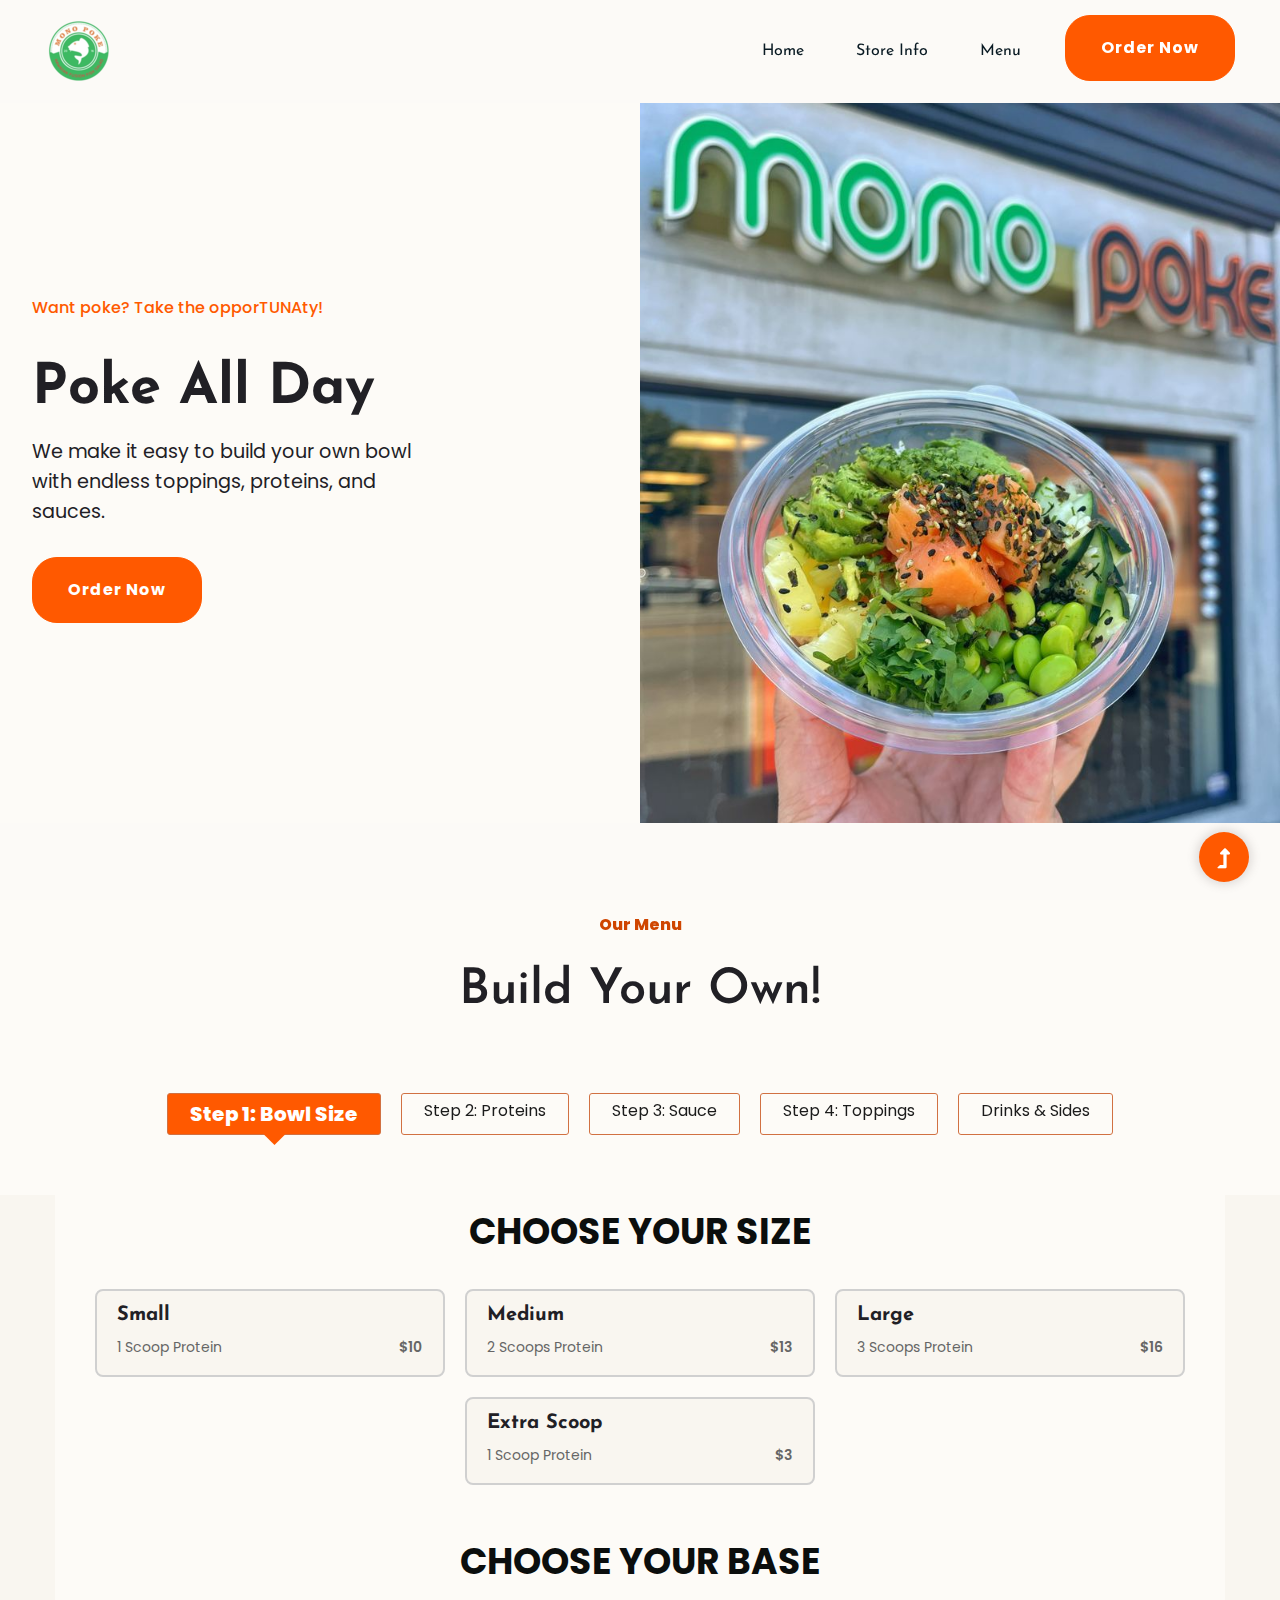
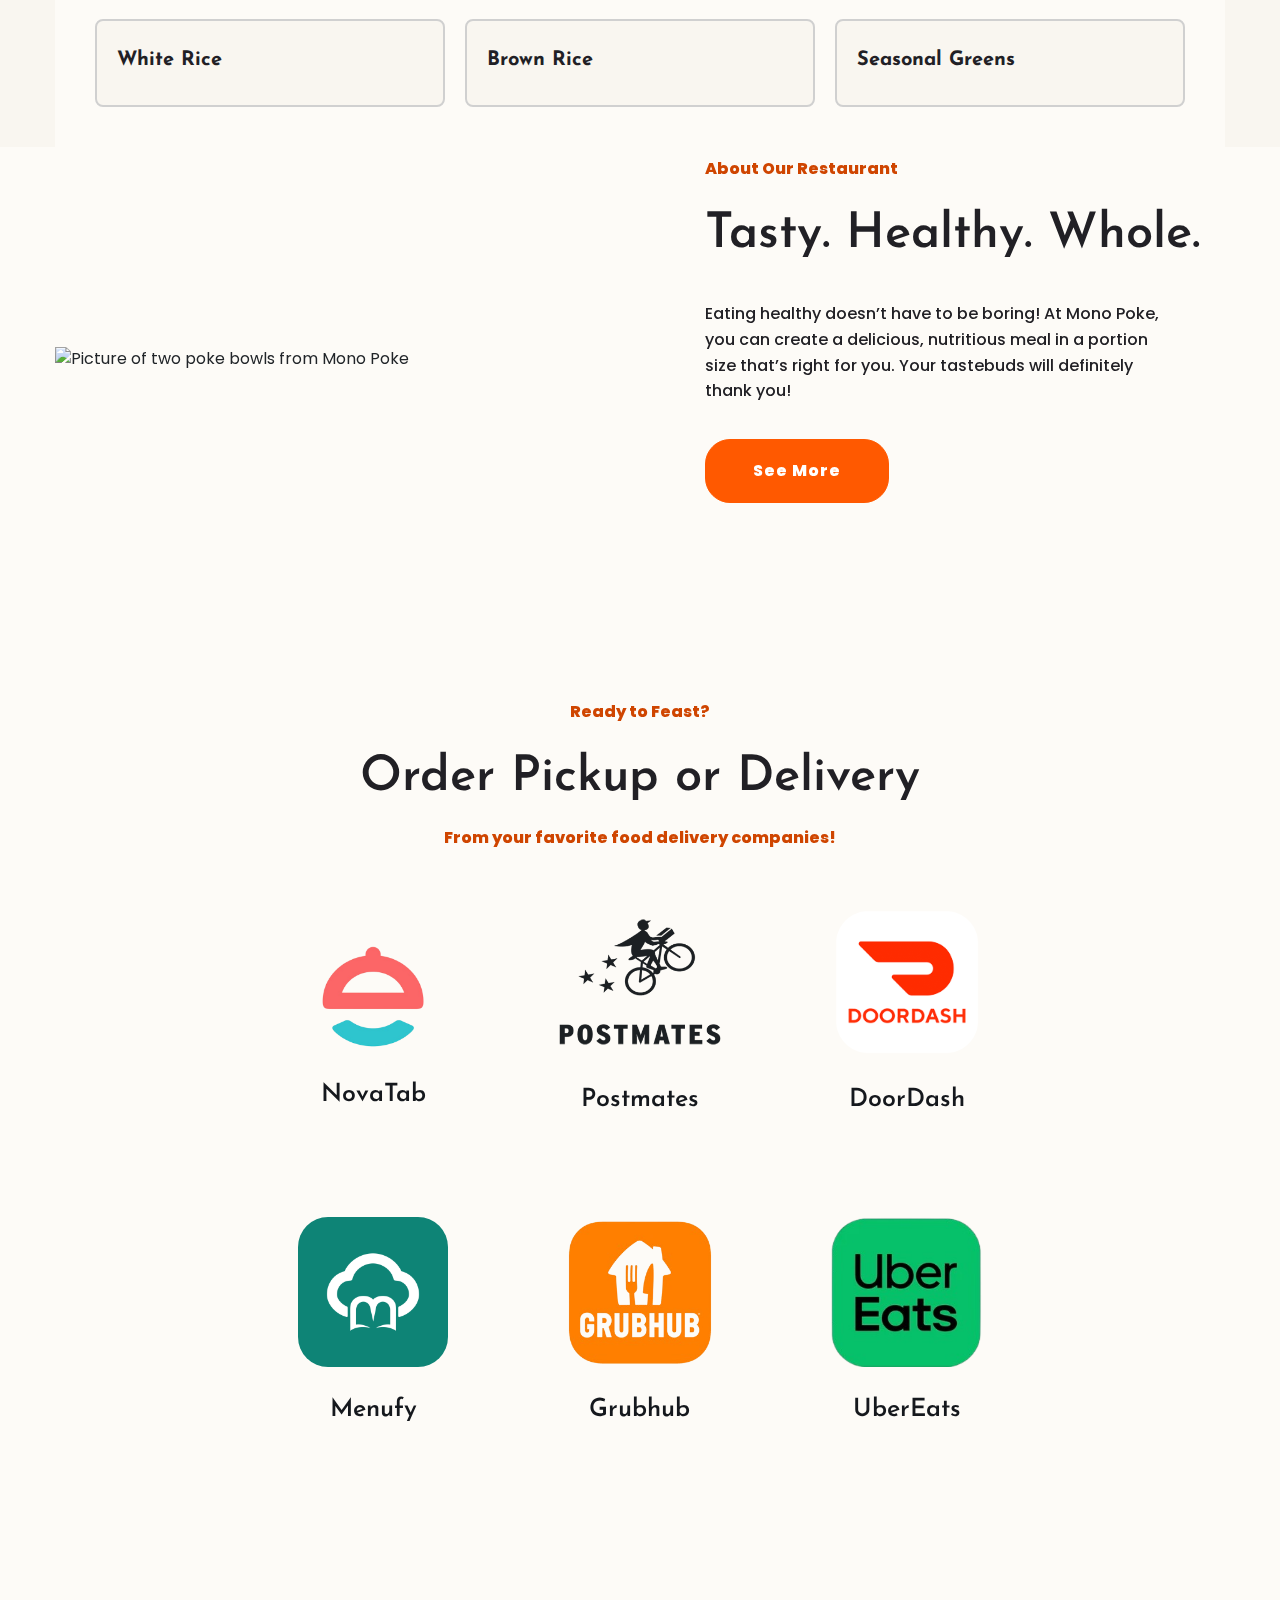
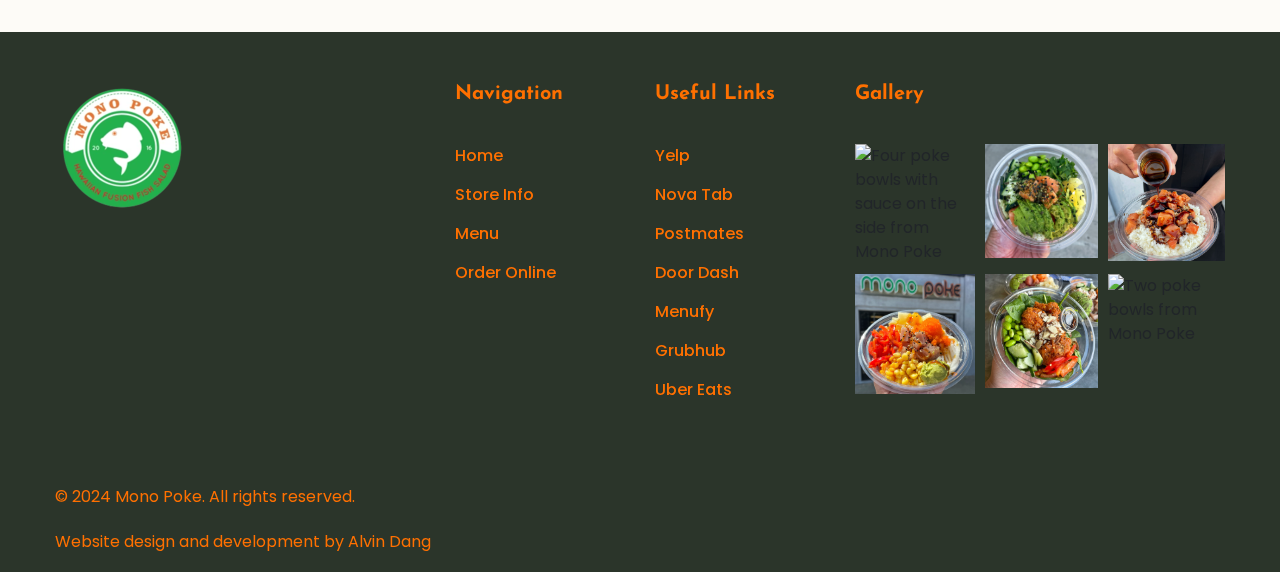
==== commit f88b89a7: "Add remaining menu content" ====
--- a/index.html
+++ b/index.html
@@ -547,23 +547,22 @@
                     role="tabpanel"
                     aria-labelledby="nav-dinner"
                   >
-                    <div class="scoop-title-container">
-                      <div class="scoop-title">Sides</div>
-                    </div>
+                    <div class="scoop-title">Sides</div>
                     <div class="scoop-container">
-                      <div class="scoop-item">
-                        <div class="content-container">
-                          <h3>Macaron Ice Crème</h3>
-                          <div class="size-box">
-                            <div class="flavors">
-                              <p>
-                                Chocolate, Coconut, Coffee, Green Tea, Mango,
-                                Raspberry, Rosewater, Thai Tea, Vanilla
-                              </p>
+                      <div class="scoop-item" id="macaroon">
+                        <div class="content-container">
+                          <h3>Macaroon Ice Crème</h3>
+                          <div class="size-box">
+                            <div class="button-container">
+                              <button class="see-flavors-btn">See Flavors</button>
                             </div>
-                            <div class="price">
-                              <p class="price">$5</p>
-                            </div>
+                            <p class="price">$5</p>
+                          </div>
+                          <div class="flavors">
+                            <p>
+                              Chocolate, Coconut, Coffee, Green Tea, Mango,
+                              Raspberry, Rosewater, Thai Tea, Vanilla
+                            </p>
                           </div>
                         </div>
                       </div>
@@ -585,14 +584,17 @@
                           </div>
                         </div>
                       </div>
-                      <div class="scoop-item">
+                      <div class="scoop-item" id="chips">
                         <div class="content-container">
                           <h3>Chips</h3>
                           <div class="size-box">
-                            <p>
-                              BBQ, Jalapeño, Maui Onion, Salt & Vinegar, Sea Salt, Sour Cream
-                            </p>
+                            <div class="button-container">
+                              <button class="see-flavors-btn">See Flavors</button>
+                            </div> 
                             <p class="price">$3</p>
+                          </div>
+                          <div class="flavors">
+                            <p>BBQ, Jalapeño, Maui Onion, Salt & Vinegar, Sea Salt, Sour Cream</p>
                           </div>
                         </div>
                       </div>
@@ -607,89 +609,134 @@
                       </div>
                     </div>
 
-                    <div class="scoop-title-container">
-                      <div class="scoop-title">Drinks</div>
-                    </div>
+                    <!-- Drinks -->
+                    <div class="scoop-title">Drinks</div>
                     <div class="scoop-container">
-                      <div class="scoop-item">
+                      <div class="scoop-item" id="fountain-drink">
                         <div class="content-container">
                           <h3>Fountain Drink</h3>
                           <div class="size-box">
-                            <p>Medium<br>Large</p>
-                            <p class="price">$2.5<br>$3</p>
-                          </div>
-                        </div>
-                      </div>
-                      <div class="scoop-item">
+                            <p>Med / Lrg</p>
+                            <p class="price">$2.5 / $3</p>
+                          </div>
+                          <div class="button-container">
+                            <button class="see-flavors-btn" onclick="toggleFlavors()">See Flavors</button>
+                          </div>
+                          <div class="flavors">
+                              <p>Dr Pepper, Orange Crush, Pepsi, Pepsi Zero, Starry, Stubborn Black Cherry Tarragon, Stubborn Vanilla Cream, Stubborn Pineapple Cream</p>
+                          </div>
+                        </div>
+                      </div>
+                      <div class="scoop-item" id="bottle-drinks">
                         <div class="content-container">
                           <h3>Bottle Drinks</h3>
                           <div class="size-box">
+                            <div class="button-container">
+                              <button class="see-flavors-btn">See Flavors</button>
+                            </div>
+                            <p class="price">$3</p>
+                          </div>
+                          <div class="flavors">
                             <p>Coke, Diet Coke, Dr Pepper, Fanta, Mountain Dew, Sprite</p>
-                            <p class="price">$3</p>
-                          </div>
-                        </div>
-                      </div>
-                      <div class="scoop-item">
+                          </div>
+                        </div>
+                      </div>
+                      <div class="scoop-item" id="premium-bottle">
                         <div class="content-container">
                           <h3>Premium Bottle Drinks</h3>
                           <div class="size-box">
+                            <div class="button-container">
+                              <button class="see-flavors-btn">See Flavors</button>
+                            </div>
+                            <p class="price">$4</p>
+                          </div>
+                          <div class="flavors">
                             <p>Green Tea, Oolong Tea, Peach Tea</p>
+                          </div>
+                        </div>
+                      </div>
+                      <div class="scoop-item" id="tea-latte">
+                        <div class="content-container">
+                          <h3>Japanese Tea / Coffee Latte</h3>
+                          <div class="size-box">
+                            <div class="button-container">
+                              <button class="see-flavors-btn">See Options</button>
+                            </div>
                             <p class="price">$4</p>
                           </div>
-                        </div>
-                      </div>
-                      <div class="scoop-item">
-                        <div class="content-container">
-                          <h3>Japanese Tea / Coffee Latte</h3>
-                          <div class="size-box">
+                          <div class="flavors">
                             <p>Coffee Latte, Matcha Latte, Milk Tea</p>
-                            <p class="price">$4</p>
-                          </div>
-                        </div>
-                      </div>
-                      <div class="scoop-item">
+                          </div>
+                        </div>
+                      </div>
+                      <div class="scoop-item" id="milk-teas">
                         <div class="content-container">
                           <h3>Milk Teas</h3>
                           <div class="size-box">
+                            <div class="button-container">
+                              <button class="see-flavors-btn">See Flavors</button>
+                            </div>
+                            <p class="price">$6</p>
+                          </div>
+                          <div class="flavors">
                             <p>Classic, Taro</p>
-                            <p class="price">$6</p>
-                          </div>
-                        </div>
-                      </div>
-                      <div class="scoop-item">
+                          </div>
+                        </div>
+                      </div>
+                      <div class="scoop-item" id="iced-teas">
                         <div class="content-container">
                           <h3>Iced Teas</h3>
                           <div class="size-box">
+                            <div class="button-container">
+                              <button class="see-flavors-btn">See Flavors</button>
+                            </div>
+                            <p class="price">$5</p>
+                          </div>
+                          <div class="flavors">
                             <p>Lychee, Mango, Passion Fruit</p>
+                          </div>
+                        </div>
+                      </div>
+                      <div class="scoop-item" id="lemonade">
+                        <div class="content-container">
+                          <h3>Lemonade</h3>
+                          <div class="size-box">
+                            <div class="button-container">
+                              <button class="see-flavors-btn">See Flavors</button>
+                            </div>
+                            <p class="price">$4.50</p>
+                          </div>
+                          <div class="flavors">
+                            <p>Lychee, Mango, Mango Lychee, Passion Fruit, Strawberry</p>
+                          </div>
+                        </div>
+                      </div>
+                      <div class="scoop-item" id="green-tea">
+                        <div class="content-container">
+                          <h3>Green Tea</h3>
+                          <div class="size-box">
+                            <div class="button-container">
+                              <button class="see-flavors-btn">See Flavors</button>
+                            </div>
                             <p class="price">$5</p>
                           </div>
-                        </div>
-                      </div>
-                      <div class="scoop-item">
-                        <div class="content-container">
-                          <h3>Lemonade</h3>
-                          <div class="size-box">
-                            <p>Lychee, Mango, Mango Lychee, Passion Fruit, Strawberry</p>
-                            <p class="price">$4.50</p>
-                          </div>
-                        </div>
-                      </div>
-                      <div class="scoop-item">
-                        <div class="content-container">
-                          <h3>Green Tea</h3>
-                          <div class="size-box">
+                          <div class="flavors">
                             <p>Mango, Strawberry Lychee, Passion Fruit</p>
+                          </div>
+                        </div>
+                      </div>
+                      <div class="scoop-item" id="smoothies">
+                        <div class="content-container">
+                          <h3>Smoothies</h3>
+                          <div class="size-box">
+                            <div class="button-container">
+                              <button class="see-flavors-btn">See Flavors</button>
+                            </div>
                             <p class="price">$5</p>
                           </div>
-                        </div>
-                      </div>
-                      <div class="scoop-item">
-                        <div class="content-container">
-                          <h3>Smoothies</h3>
-                          <div class="size-box">
-                            <p>Mango, Mango Passion Fruit, Strawberry, Taro Milk</p>
-                            <p class="price">$5</p>
-                          </div>
+                        <div class="flavors">
+                          <p>Mango, Mango Passion Fruit, Strawberry, Taro Milk</p>
+                        </div>
                         </div>
                       </div>
                       <div class="scoop-item">
@@ -702,201 +749,6 @@
                         </div>
                       </div>
                     </div>
-                    <div class="scoop-title-container">
-                      <div class="scoop-title">House Crafted Drinks</div>
-                    </div>
-                      <!-- Milk Teas -->
-                      <div class="scoop-title-container">
-                          <div class="scoop-title">Milk Teas</div>
-                      </div>
-                      <div class="scoop-container">
-                          <div class="scoop-item">
-                              <div class="content-container">
-                                  <h3>Classic</h3>
-                                  <div class="size-box">
-                                    <p></p>
-                                    <p class="price">$6</p>
-                                  </div>
-                              </div>
-                          </div>
-                          <div class="scoop-item">
-                              <div class="content-container">
-                                  <h3>Taro</h3>
-                                  <div class="size-box">
-                                    <p></p>
-                                    <p class="price">$6</p>
-                                  </div>
-                              </div>
-                          </div>
-                      </div>
-                      <!-- Iced Teas -->
-                      <div class="scoop-title-container">
-                          <div class="scoop-title">Iced Teas</div>
-                      </div>
-                      <div class="scoop-container">
-                          <div class="scoop-item">
-                              <div class="content-container">
-                                  <h3>Mango</h3>
-                                  <div class="size-box">
-                                    <p></p>
-                                    <p class="price">$5</p>
-                                  </div>
-                              </div>
-                          </div>
-                          <div class="scoop-item">
-                              <div class="content-container">
-                                  <h3>Lychee</h3>
-                                  <div class="size-box">
-                                    <p></p>
-                                    <p class="price">$5</p>
-                                  </div>
-                              </div>
-                          </div>
-                          <div class="scoop-item">
-                              <div class="content-container">
-                                  <h3>Passion Fruit</h3>
-                                  <div class="size-box">
-                                    <p></p>
-                                    <p class="price">$5</p>
-                                  </div>
-                              </div>
-                          </div>
-                      </div>
-                      <!-- Lemonades -->
-                      <div class="scoop-title-container">
-                          <div class="scoop-title">Lemonades</div>
-                      </div>
-                      <div class="scoop-container">
-                          <div class="scoop-item">
-                              <div class="content-container">
-                                  <h3>Lychee</h3>
-                                  <div class="size-box">
-                                    <p></p>
-                                    <p class="price">4.50</p>
-                                  </div>
-                              </div>
-                          </div>
-                          <div class="scoop-item">
-                              <div class="content-container">
-                                  <h3>Mango</h3>
-                                  <div class="size-box">
-                                    <p></p>
-                                    <p class="price">$4.50</p>
-                                  </div>
-                              </div>
-                          </div>
-                          <div class="scoop-item">
-                              <div class="content-container">
-                                  <h3>Mango Lychee</h3>
-                                  <div class="size-box">
-                                    <p></p>
-                                    <p class="price">$4.50</p>
-                                  </div>
-                              </div>
-                          </div>
-                          <div class="scoop-item">
-                              <div class="content-container">
-                                  <h3>Passion Fruit</h3>
-                                  <div class="size-box">
-                                    <p></p>
-                                    <p class="price">$4.50</p>
-                                  </div>
-                              </div>
-                          </div>
-                          <div class="scoop-item">
-                              <div class="content-container">
-                                  <h3>Strawberry</h3>
-                                  <div class="size-box">
-                                    <p></p>
-                                    <p class="price">$4.50</p>
-                                  </div>
-                              </div>
-                          </div>
-                      </div>
-                      <!-- Green Teas -->
-                      <div class="scoop-title-container">
-                          <div class="scoop-title">Green Teas</div>
-                      </div>
-                      <div class="scoop-container">
-                          <div class="scoop-item">
-                              <div class="content-container">
-                                  <h3>Mango</h3>
-                                  <div class="size-box">
-                                    <p></p>
-                                    <p class="price">$5</p>
-                                  </div>
-                              </div>
-                          </div>
-                          <div class="scoop-item">
-                              <div class="content-container">
-                                  <h3>Strawberry Lychee</h3>
-                                  <div class="size-box">
-                                    <p></p>
-                                    <p class="price">$5</p>
-                                  </div>
-                              </div>
-                          </div>
-                          <div class="scoop-item">
-                              <div class="content-container">
-                                  <h3>Passion Fruit</h3>
-                                  <div class="size-box">
-                                    <p></p>
-                                    <p class="price">$5</p>
-                                  </div>
-                              </div>
-                          </div>
-                          <div class="scoop-item">
-                              <div class="content-container">
-                                  <h3>Add Boba</h3>
-                                  <div class="size-box">
-                                    <p></p>
-                                    <p class="price">$1</p>
-                                  </div>
-                              </div>
-                          </div>
-                      </div>
-                      <!-- Smoothies -->
-                      <div class="scoop-title-container">
-                          <div class="scoop-title">Smoothies</div>
-                      </div>
-                      <div class="scoop-container">
-                          <div class="scoop-item">
-                              <div class="content-container">
-                                  <h3>Mango</h3>
-                                  <div class="size-box">
-                                    <p></p>
-                                    <p class="price">$6</p>
-                                  </div>
-                              </div>
-                          </div>
-                          <div class="scoop-item">
-                              <div class="content-container">
-                                  <h3>Mango Passion Fruit</h3>
-                                  <div class="size-box">
-                                    <p></p>
-                                    <p class="price">$6</p>
-                                  </div>
-                              </div>
-                          </div>
-                          <div class="scoop-item">
-                              <div class="content-container">
-                                  <h3>Strawberry</h3>
-                                  <div class="size-box">
-                                    <p></p>
-                                    <p class="price">$6</p>
-                                  </div>
-                              </div>
-                          </div>
-                          <div class="scoop-item">
-                              <div class="content-container">
-                                  <h3>Taro Milk</h3>
-                                  <div class="size-box">
-                                    <p></p>
-                                    <p class="price">$6</p>
-                                  </div>
-                              </div>
-                          </div>
-                      </div>
                   </div>
                 </div>
               <!-- End Nav Card -->
@@ -1139,5 +991,15 @@
 
     <!-- Load Footer -->
     <script src="assets/js/include-footer.js"></script>
+
+    <script>
+      document.querySelectorAll('.see-flavors-btn').forEach(button => {
+        button.addEventListener('click', function() {
+            const item = this.closest('.scoop-item');
+            item.classList.toggle('expanded');
+            this.textContent = item.classList.contains('expanded') ? 'Hide Flavors' : 'See Flavors';
+        });
+    });
+  </script>
   </body>
 </html>
--- a/assets/css/style.css
+++ b/assets/css/style.css
@@ -2973,18 +2973,14 @@
 }
 
 /* Menu items */
-.scoop-title-container {
-  display: flex;
-  justify-content: center;
-  background-color: rgb(253, 251, 247);
-  padding: 30px 0;
-}
 .scoop-title {
   font-size: 36px;
   font-weight: 700;
+  text-align: center;
   white-space: nowrap;
-  padding: 0 30px;
+  padding: 10px 30px;
   color: #0b0e0d;
+  background-color: rgb(253 251 247);
 }
 .scoop-sub-title {
   font-size: 30px;
@@ -3016,13 +3012,14 @@
 .scoop-item {
   flex: 0 0 auto;
   display: flex;
+  flex-direction: column;
   background-color: rgb(249 246 240);
   border: 2px solid #d0d0d0;
   border-radius: 8px;
   overflow: hidden;
   width: 350px;
   min-height: 88px;
-
+  transition: all 0.3s ease;
 }
 
 .image-container {
@@ -3066,11 +3063,37 @@
   margin: 0;
 }
 .flavors {
-  flex: 1;
-  padding-right: 10px;
+  display: none;
+  padding-top: 10px;
   font-size: 14px;
   color: #666;
   word-wrap: break-word;
+}
+.button-container {
+  display: flex;
+  justify-content: left;
+  width: 100%;
+}
+.see-flavors-btn {
+  width: 40%;
+  background-color: rgb(253 251 247);
+  border: 1px solid #ff5900;
+  padding: 5px 5px;
+  cursor: pointer;
+  font-weight: 900px;
+  border-radius: 4px;
+  color: #cf4500; /* Changed text color to match border for better visibility */
+  transition: all 0.3s ease;
+}
+.see-flavors-btn:hover {
+  background-color: #ff5900;
+  color: rgb(253 251 247);
+}
+.expanded {
+  min-height: 200px;
+}
+.expanded .flavors {
+  display: block;
 }
 
 .price {
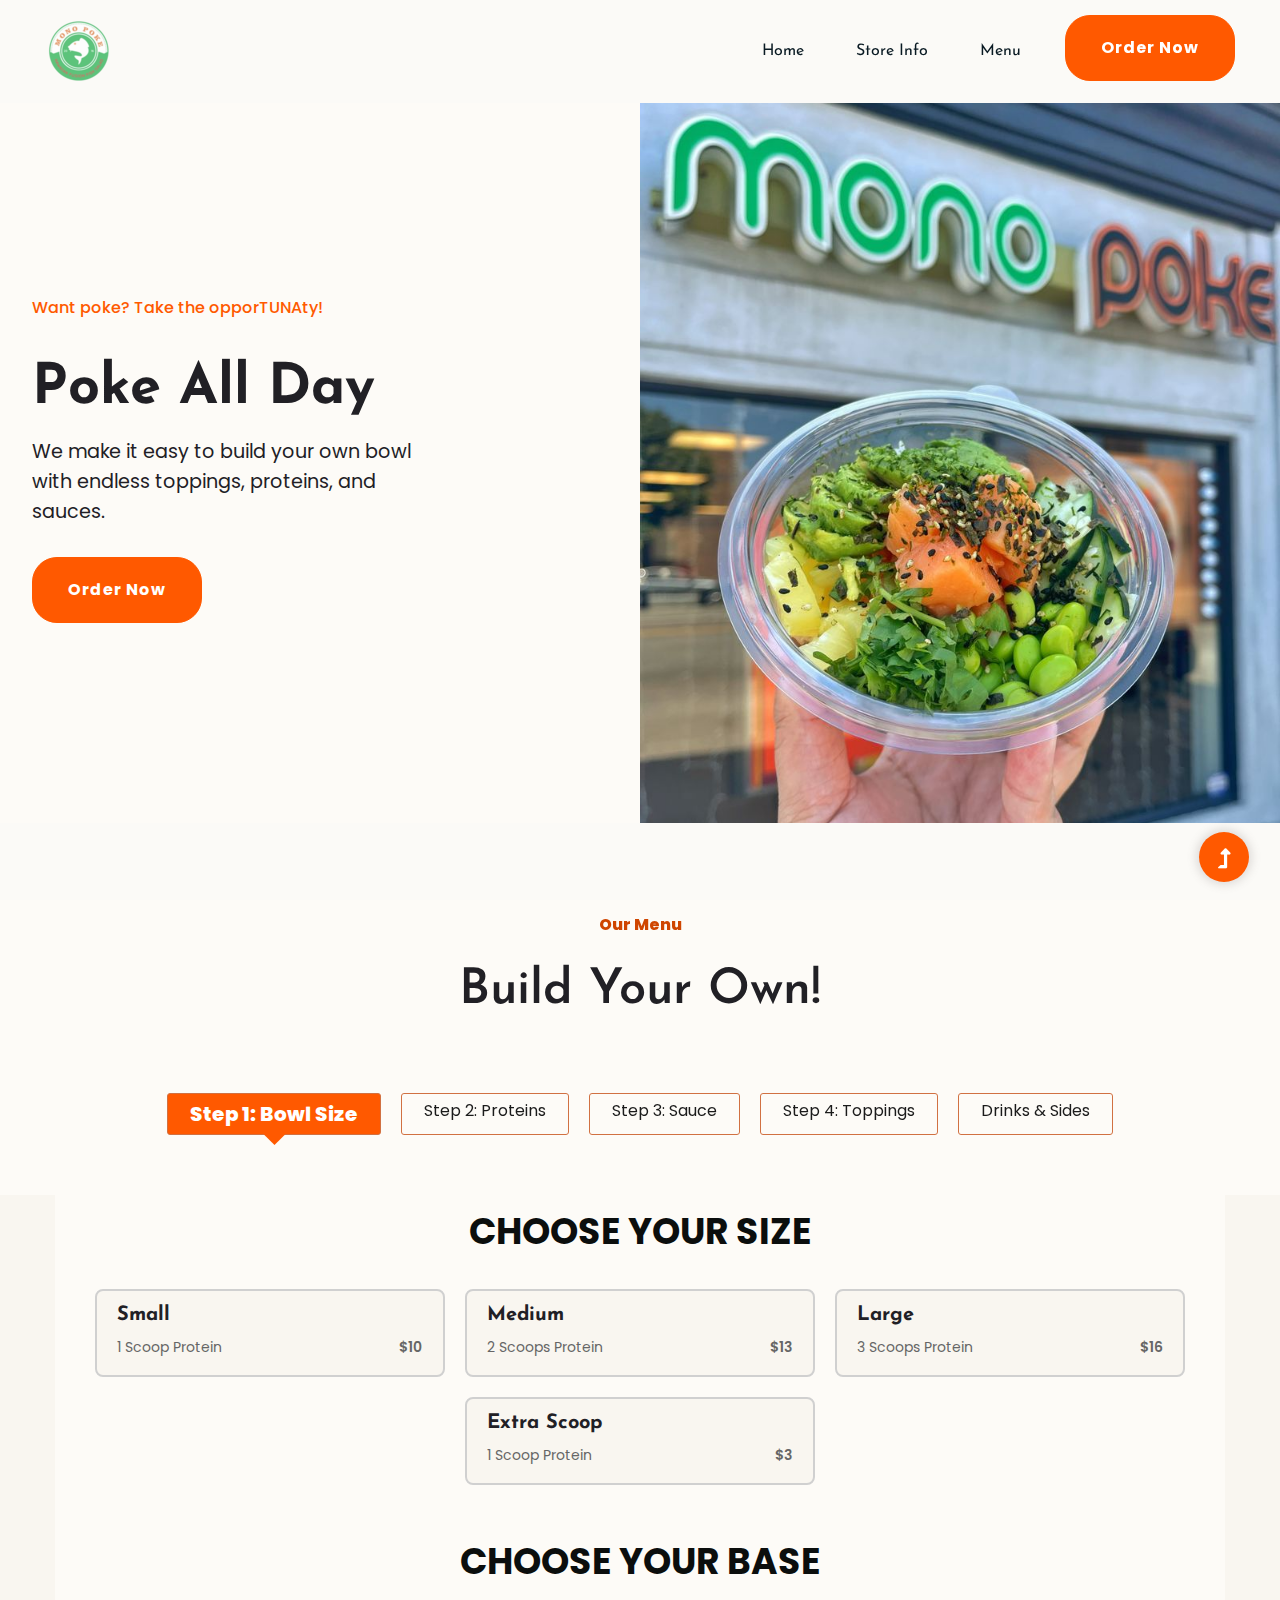
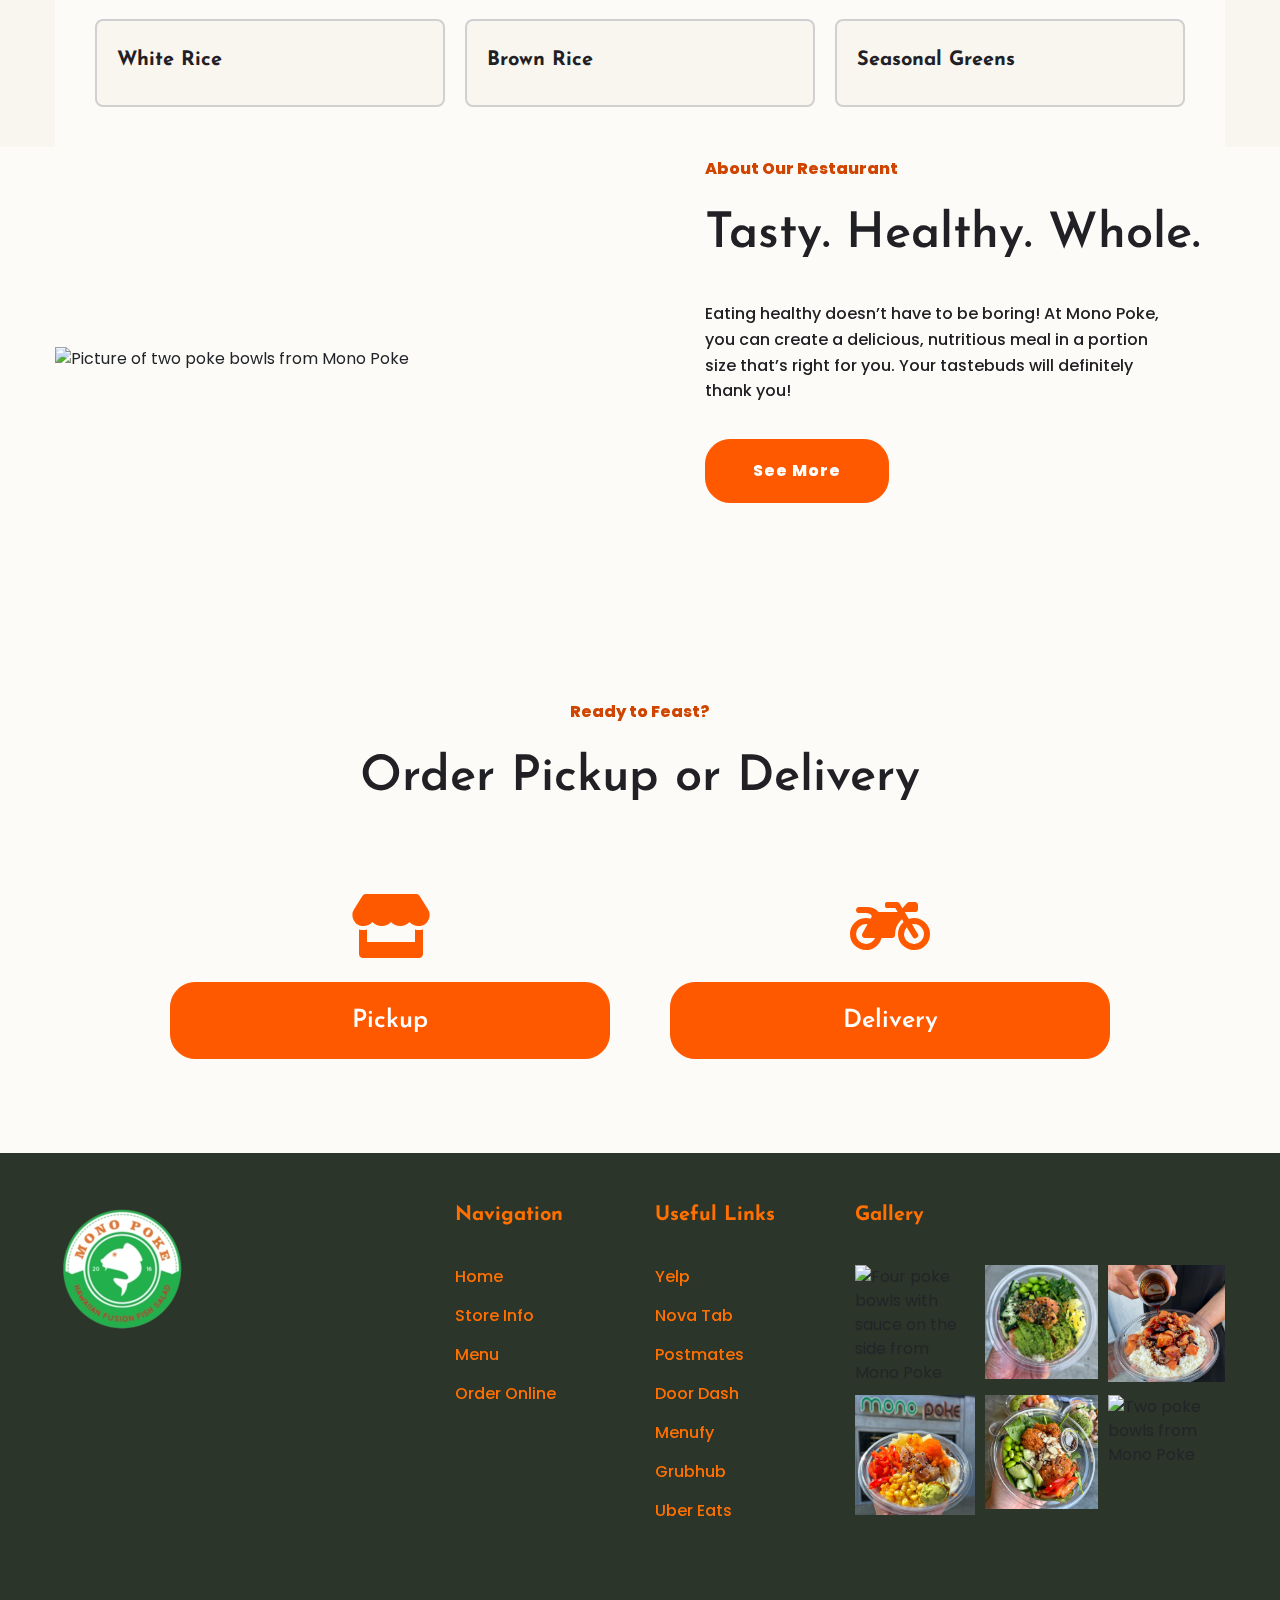
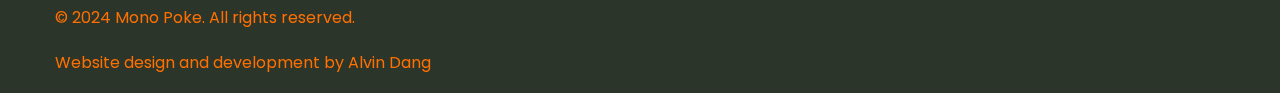
==== commit a50977bb: "Added new order selection" ====
--- a/index.html
+++ b/index.html
@@ -27,6 +27,7 @@
     <link rel="stylesheet" href="assets/css/slick.css" />
     <link rel="stylesheet" href="assets/css/nice-select.css" />
     <link rel="stylesheet" href="assets/css/style.css" />
+    <link rel="stylesheet" href="https://cdnjs.cloudflare.com/ajax/libs/font-awesome/5.15.3/css/all.min.css">
   </head>
   <body>
     <!--? Preloader Start -->
@@ -794,162 +795,43 @@
           <!--? Our Services Start -->
           <div id="order-section" class="our-services service-padding">
             <div class="container">
-              <div class="row justify-content-sm-center">
-                <div class="cl-xl-7 col-lg-8 col-md-10">
-                  <!-- Section Tittle -->
-                  <div class="section-tittle text-center mb-70">
-                    <span>Ready to Feast?</span>
-                    <h2>Order Pickup or Delivery</h2>
-                    <span>From your favorite food delivery companies!</span>
-                    <div class="row">
-                      <div class="col-lg-4 col-md-6 col-sm-6">
-                        <!-- Nova Tab -->
+                <div class="row justify-content-sm-center">
+                    <div class="cl-xl-7 col-lg-8 col-md-10">
+                        <!-- Section Tittle -->
+                        <div class="section-tittle text-center mb-70">
+                            <span>Ready to Feast?</span>
+                            <h2>Order Pickup or Delivery</h2>
+                        </div>
+                    </div>
+                </div>
+                <!-- Order Options -->
+                <div class="row justify-content-center">
+                    <!-- Pickup -->
+                    <div class="col-lg-5 col-md-6 col-sm-8 mb-4">
                         <div class="single-services text-center">
-                          <div class="services-ion">
-                            <a
-                              href="https://onlineorders.plateron.com/#/menu/f2ddcf9d-32a6-4a40-ba47-10f576467fe9?orderType"
-                              class="single-services text-center"
-                              target="_blank"
-                            >
-                              <img
-                                src="./assets/img/gallery/plateron.png"
-                                alt="NovaTab Logo"
-                                class="img-fluid"
-                              />
-                            </a>
-                          </div>
-                          <div class="services-cap">
-                            <h5><a href="#">NovaTab</a></h5>
-                          </div>
-                        </div>
-                        <!-- Nova Tab End -->
-                      </div>
-                      <div class="col-lg-4 col-md-6 col-sm-6">
-                        <!-- Postmates -->
-                        <div class="single-services active text-center mb-30">
-                          <div class="services-ion">
-                            <a
-                              href="https://postmates.com/store/mono-poke/kx9YAR9GSYm3_1-CXOJePQ"
-                              class="single-services text-center mb-30"
-                              target="_blank"
-                            >
-                              <div>
-                                <img
-                                  src="./assets/img/gallery/postmates.png"
-                                  alt="Postmates Logo"
-                                  class="img-fluid"
-                                />
-                              </div>
-                            </a>
-                          </div>
-                          <div class="services-cap">
-                            <h5><a href="#">Postmates</a></h5>
-                          </div>
-                        </div>
-                        <!-- Postmates End -->
-                      </div>
-                      <div class="col-lg-4 col-md-6 col-sm-6">
-                        <!-- DoorDash -->
-                        <div class="single-services text-center mb-30">
-                          <div class="services-ion">
-                            <a
-                              href="https://www.doordash.com/store/mono-poke-los-angeles-283538/"
-                              class="single-services text-center mb-30"
-                              target="_blank"
-                            >
-                              <div>
-                                <img
-                                  src="./assets/img/gallery/doordash-icon.png"
-                                  alt="DoorDash Logo"
-                                  class="img-fluid"
-                                />
-                              </div>
-                            </a>
-                          </div>
-                          <div class="services-cap">
-                            <h5><a href="#">DoorDash</a></h5>
-                          </div>
-                        </div>
-                        <!-- DoorDash End -->
-                      </div>
-                      <!-- Menufy -->
-                      <div class="col-lg-4 col-md-6 col-sm-6">
-                        <div class="single-services text-center mb-30">
-                          <div class="services-ion">
-                            <a
-                              href="https://www.ordermonopoke.com/#/"
-                              class="single-services text-center mb-30"
-                              target="_blank"
-                            >
-                              <div>
-                                <img
-                                  src="./assets/img/gallery/menufy.png"
-                                  alt="Menufy Logo"
-                                  class="img-fluid menufy-logo"
-                                />
-                              </div>
-                            </a>
-                          </div>
-                          <div class="services-cap">
-                            <h5><a href="#">Menufy</a></h5>
-                          </div>
-                        </div>
-                      </div>
-                      <!-- Menufy End -->
-                      <div class="col-lg-4 col-md-6 col-sm-6">
-                        <!-- Grubhub -->
-                        <div class="single-services active text-center mb-30">
-                          <div class="services-ion">
-                            <a
-                              href="https://www.grubhub.com/restaurant/mono-poke-8800-s-sepulveda-blvd-los-angeles/467111"
-                              class="single-services text-center mb-30"
-                              target="_blank"
-                            >
-                              <div>
-                                <img
-                                  src="./assets/img/gallery/grubhub.png"
-                                  alt="GrubHub Logo"
-                                  class="img-fluid"
-                                />
-                              </div>
-                            </a>
-                          </div>
-                          <div class="services-cap">
-                            <h5><a href="#">Grubhub</a></h5>
-                          </div>
-                        </div>
-                        <!-- Grubhub End -->
-                      </div>
-                      <div class="col-lg-4 col-md-6 col-sm-6">
-                        <!-- UberEats -->
-                        <div class="single-services text-center mb-30">
-                          <div class="services-ion">
-                            <a
-                              href="https://www.ubereats.com/store/mono-poke/kx9YAR9GSYm3_1-CXOJePQ"
-                              class="single-services text-center mb-30"
-                              target="_blank"
-                            >
-                              <div>
-                                <img
-                                  src="./assets/img/gallery/ubereat.png"
-                                  alt="UberEats Logo"
-                                  class="img-fluid"
-                                />
-                              </div>
-                            </a>
-                          </div>
-                          <div class="services-cap">
-                            <h5><a href="#">UberEats</a></h5>
-                          </div>
-                        </div>
-                        <!-- UberEats End -->
-                      </div>
-                    </div>
-                  </div>
+                            <div class="services-ion">
+                                <i class="fas fa-store fa-4x mb-4" style="color: #ff5900;"></i>
+                            </div>
+                            <div class="services-cap">
+                                <h5><a href="https://restaurants.bakeit360.com/utilities/dr/fXnPfq5Rw3uE?r=f2ddcf9d-32a6-4a40-ba47-10f576467fe9" class="custom-btn">Pickup</a></h5>
+                            </div>
+                        </div>
+                    </div>
+                    <!-- Delivery -->
+                    <div class="col-lg-5 col-md-6 col-sm-8 mb-4">
+                        <div class="single-services text-center">
+                            <div class="services-ion">
+                                <i class="fas fa-motorcycle fa-4x mb-4" style="color: #ff5900;"></i>
+                            </div>
+                            <div class="services-cap">
+                                <h5><a href="https://marketplace.boons.io/site/mono-poke/229/y" class="custom-btn">Delivery</a></h5>
+                            </div>
+                        </div>
+                    </div>
                 </div>
-              </div>
+                <!-- Order Options End -->
             </div>
-          </div>
+        </div>
           <!-- Our Services End -->
         </div>
       </main>
--- a/assets/css/style.css
+++ b/assets/css/style.css
@@ -3337,7 +3337,7 @@
 .our-services .single-services .services-cap h5 a {
   font-weight: 600;
   font-size: 25px;
-  color: #15181d;
+  color: #fff;
   line-height: 1.4;
   display: block;
 }
@@ -3353,6 +3353,52 @@
 .our-services .col-sm-6 {
   display: flex;
   margin-bottom: 10px;
+}
+
+.custom-btn {
+  background: #ff5900;
+  padding: 20px 35px;
+  color: #fff;
+  cursor: pointer;
+  display: inline-block;
+  font-size: 16px;
+  border-radius: 25px;
+  font-weight: 700;
+  text-transform: capitalize;
+  border: 1px solid #ff5900;
+  position: relative;
+  z-index: 1;
+  overflow: hidden;
+  transition: color 0.4s linear;
+}
+
+.custom-btn::before {
+  content: "";
+  position: absolute;
+  left: 0;
+  top: 0;
+  width: 108%;
+  height: 108%;
+  background: #e6c405;
+  z-index: -1;
+  transition: transform 0.5s;
+  transition-timing-function: ease;
+  transform-origin: 0 0;
+  transition-timing-function: cubic-bezier(0.5, 1.6, 0.4, 0.7);
+  transform: scaleX(0);
+  border-radius: 25px;
+}
+
+.custom-btn:hover::before {
+  transform: scaleX(1);
+  color: #fff !important;
+  z-index: -1;
+}
+
+.custom-btn:hover {
+  color: #fff;
+  border-color: #e6c405;
+  text-decoration: none;
 }
 
 /* Responsive adjustments */
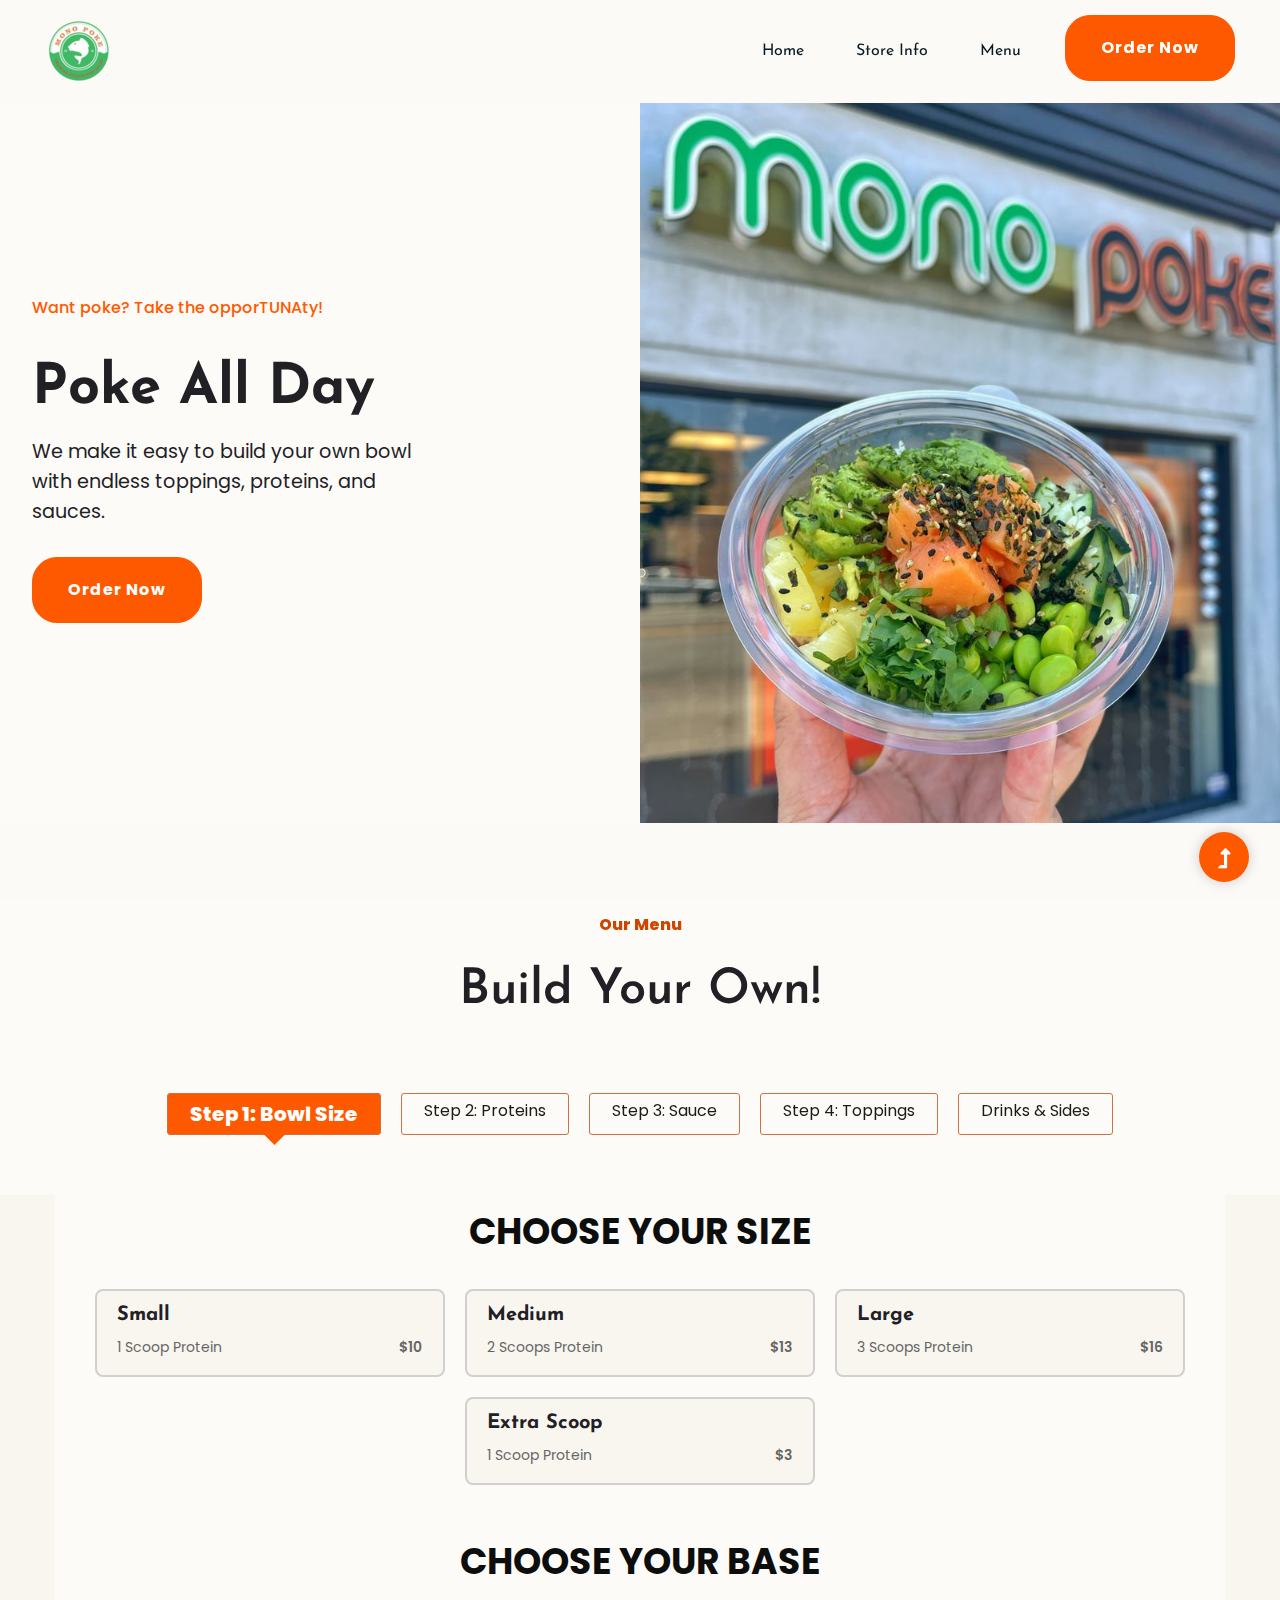
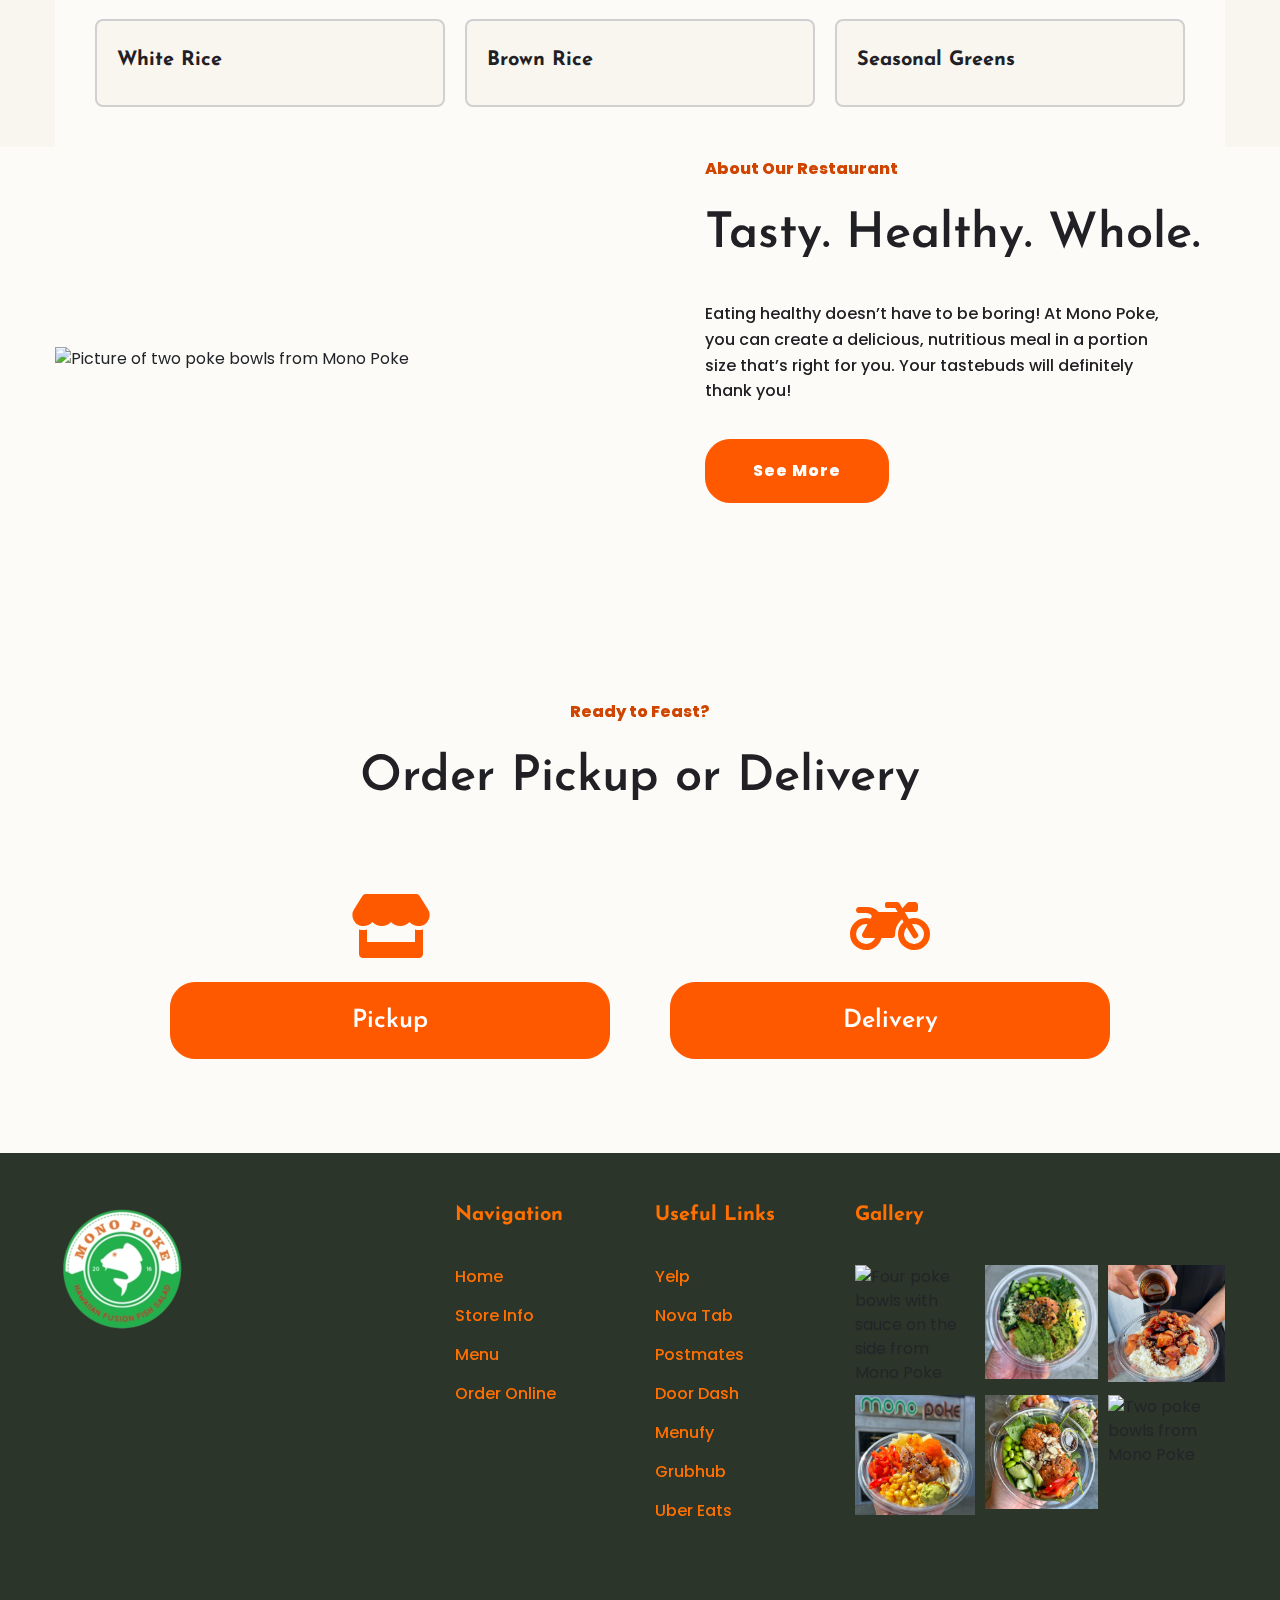
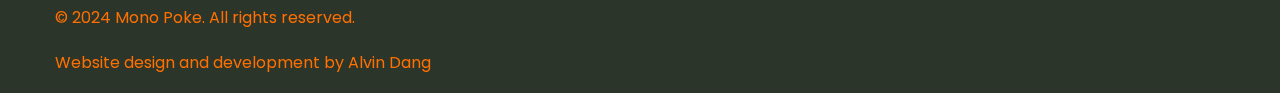
==== commit 74b162d1: "Updated font awesome (5.0.3 > 5.15.3)" ====
--- a/index.html
+++ b/index.html
@@ -27,7 +27,6 @@
     <link rel="stylesheet" href="assets/css/slick.css" />
     <link rel="stylesheet" href="assets/css/nice-select.css" />
     <link rel="stylesheet" href="assets/css/style.css" />
-    <link rel="stylesheet" href="https://cdnjs.cloudflare.com/ajax/libs/font-awesome/5.15.3/css/all.min.css">
   </head>
   <body>
     <!--? Preloader Start -->
--- a/assets/css/style.css
+++ b/assets/css/style.css
@@ -2977,7 +2977,6 @@
   font-size: 36px;
   font-weight: 700;
   text-align: center;
-  white-space: nowrap;
   padding: 10px 30px;
   color: #0b0e0d;
   background-color: rgb(253 251 247);
@@ -3105,6 +3104,18 @@
 }
 
 @media (max-width: 768px) {
+  .scoop-title {
+    font-size: 28px;
+    padding: 10px 15px;
+    word-wrap: break-word;
+    overflow-wrap: break-word;
+  }
+  .scoop-sub-title {
+    font-size: 24px;
+    padding: 8px 10px;
+    word-wrap: break-word;
+    overflow-wrap: break-word;
+  }
   .scoop-item {
     width: 100%;
   }
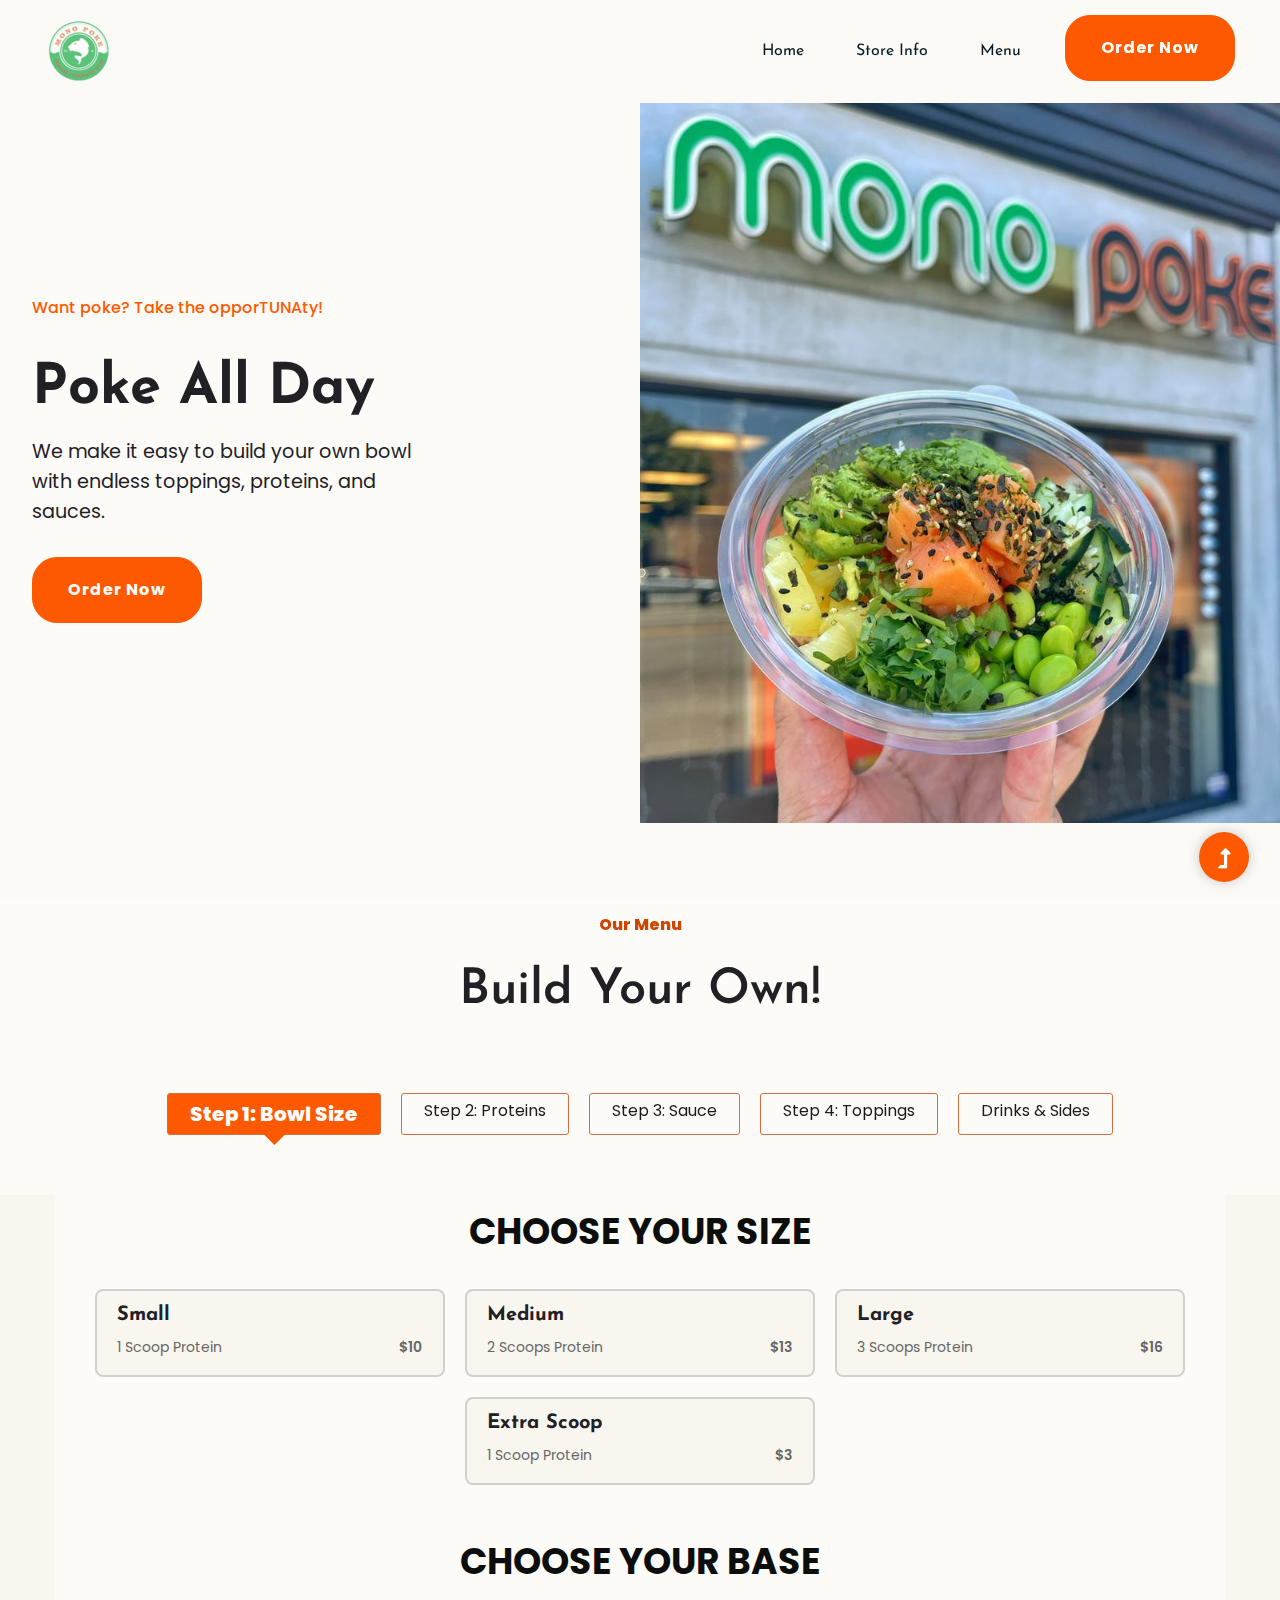
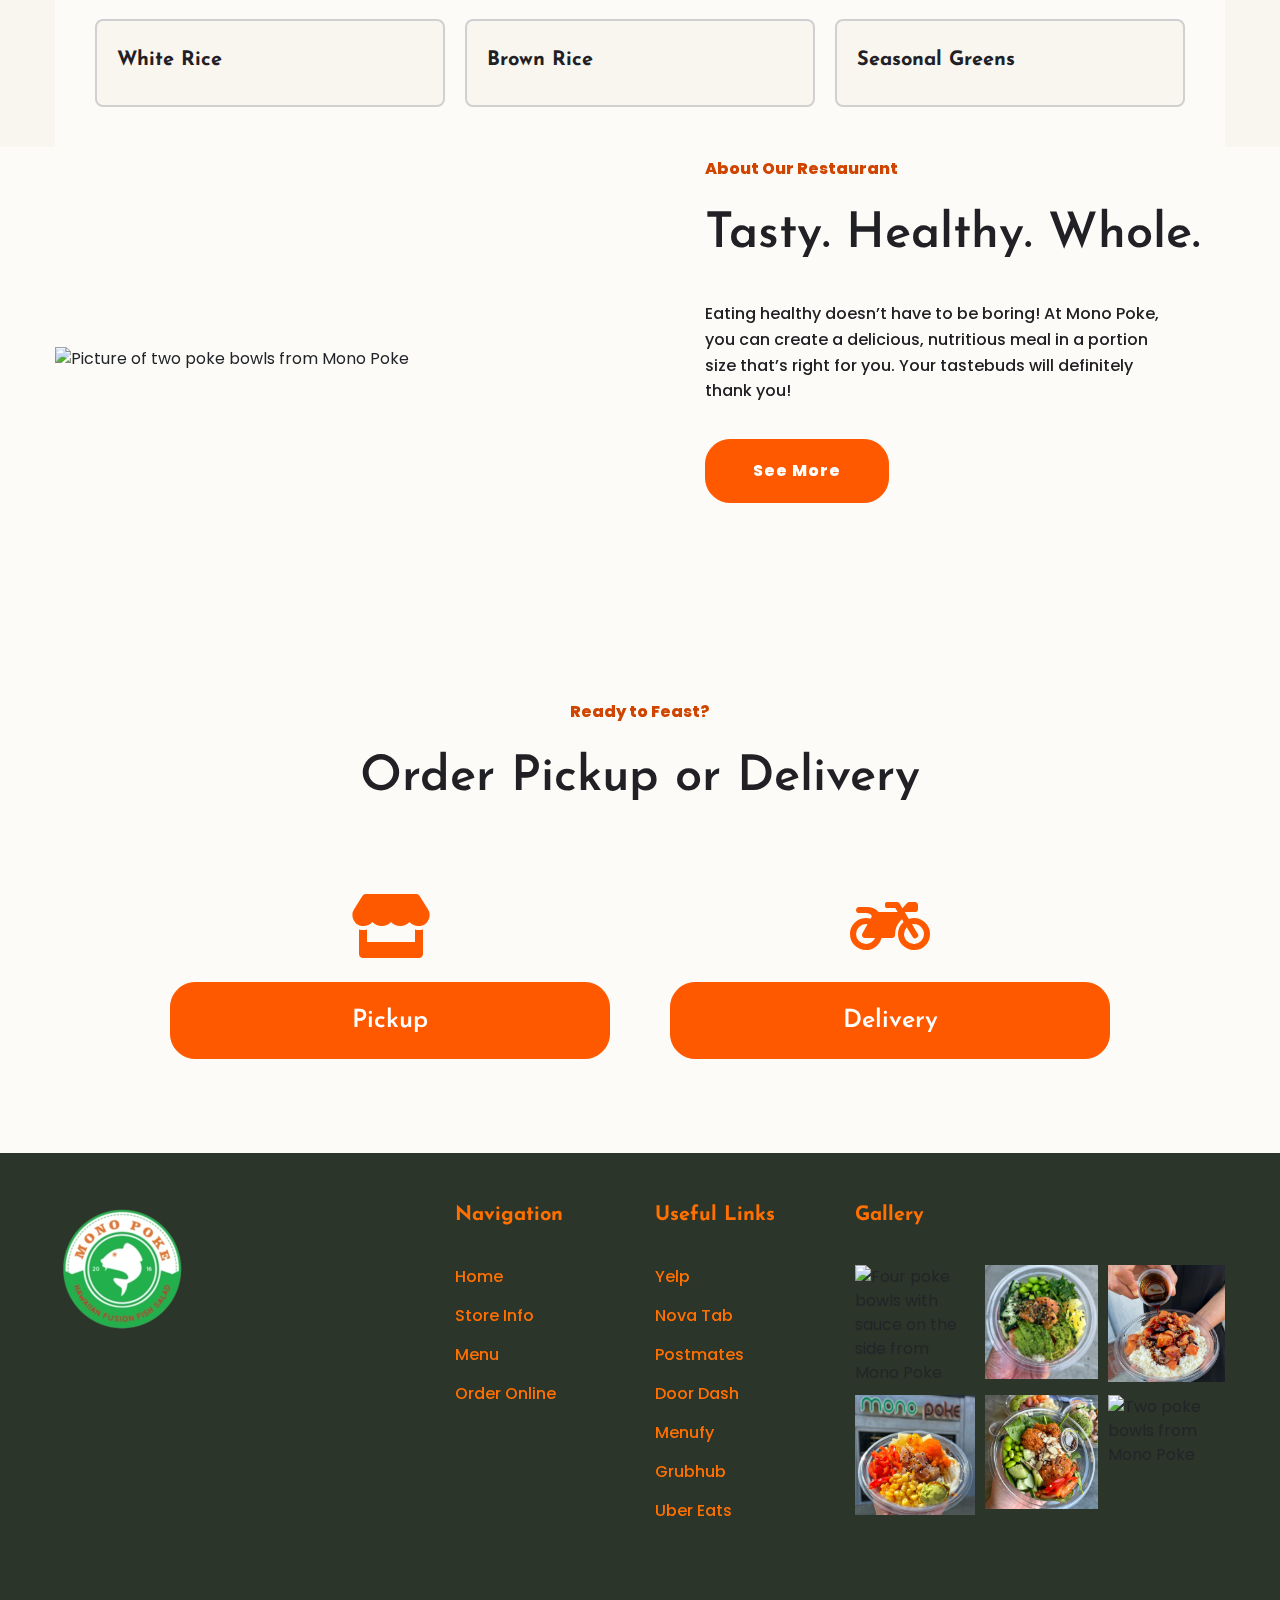
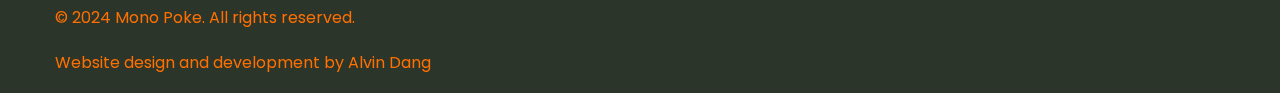
==== commit aeb154d6: "Remove bloat packages" ====
--- a/index.html
+++ b/index.html
@@ -16,12 +16,9 @@
 
     <!-- CSS here -->
     <link rel="stylesheet" href="assets/css/bootstrap.min.css" />
-    <link rel="stylesheet" href="assets/css/owl.carousel.min.css" />
     <link rel="stylesheet" href="assets/css/slicknav.css" />
     <link rel="stylesheet" href="assets/css/flaticon.css" />
-    <link rel="stylesheet" href="assets/css/gijgo.css" />
     <link rel="stylesheet" href="assets/css/animate.min.css" />
-    <link rel="stylesheet" href="assets/css/magnific-popup.css" />
     <link rel="stylesheet" href="assets/css/fontawesome-all.min.css" />
     <link rel="stylesheet" href="assets/css/themify-icons.css" />
     <link rel="stylesheet" href="assets/css/slick.css" />
@@ -851,13 +848,11 @@
     <!-- Jquery Mobile Menu -->
     <script src="./assets/js/jquery.slicknav.min.js"></script>
 
-    <!-- Jquery Slick , Owl-Carousel Plugins -->
-    <script src="./assets/js/owl.carousel.min.js"></script>
+    <!-- Jquery Slick -->
     <script src="./assets/js/slick.min.js"></script>
     <!-- One Page, Animated-HeadLine -->
     <script src="./assets/js/wow.min.js"></script>
     <script src="./assets/js/animated.headline.js"></script>
-    <script src="./assets/js/jquery.magnific-popup.js"></script>
 
     <!-- Nice-select, sticky -->
     <script src="./assets/js/jquery.nice-select.min.js"></script>
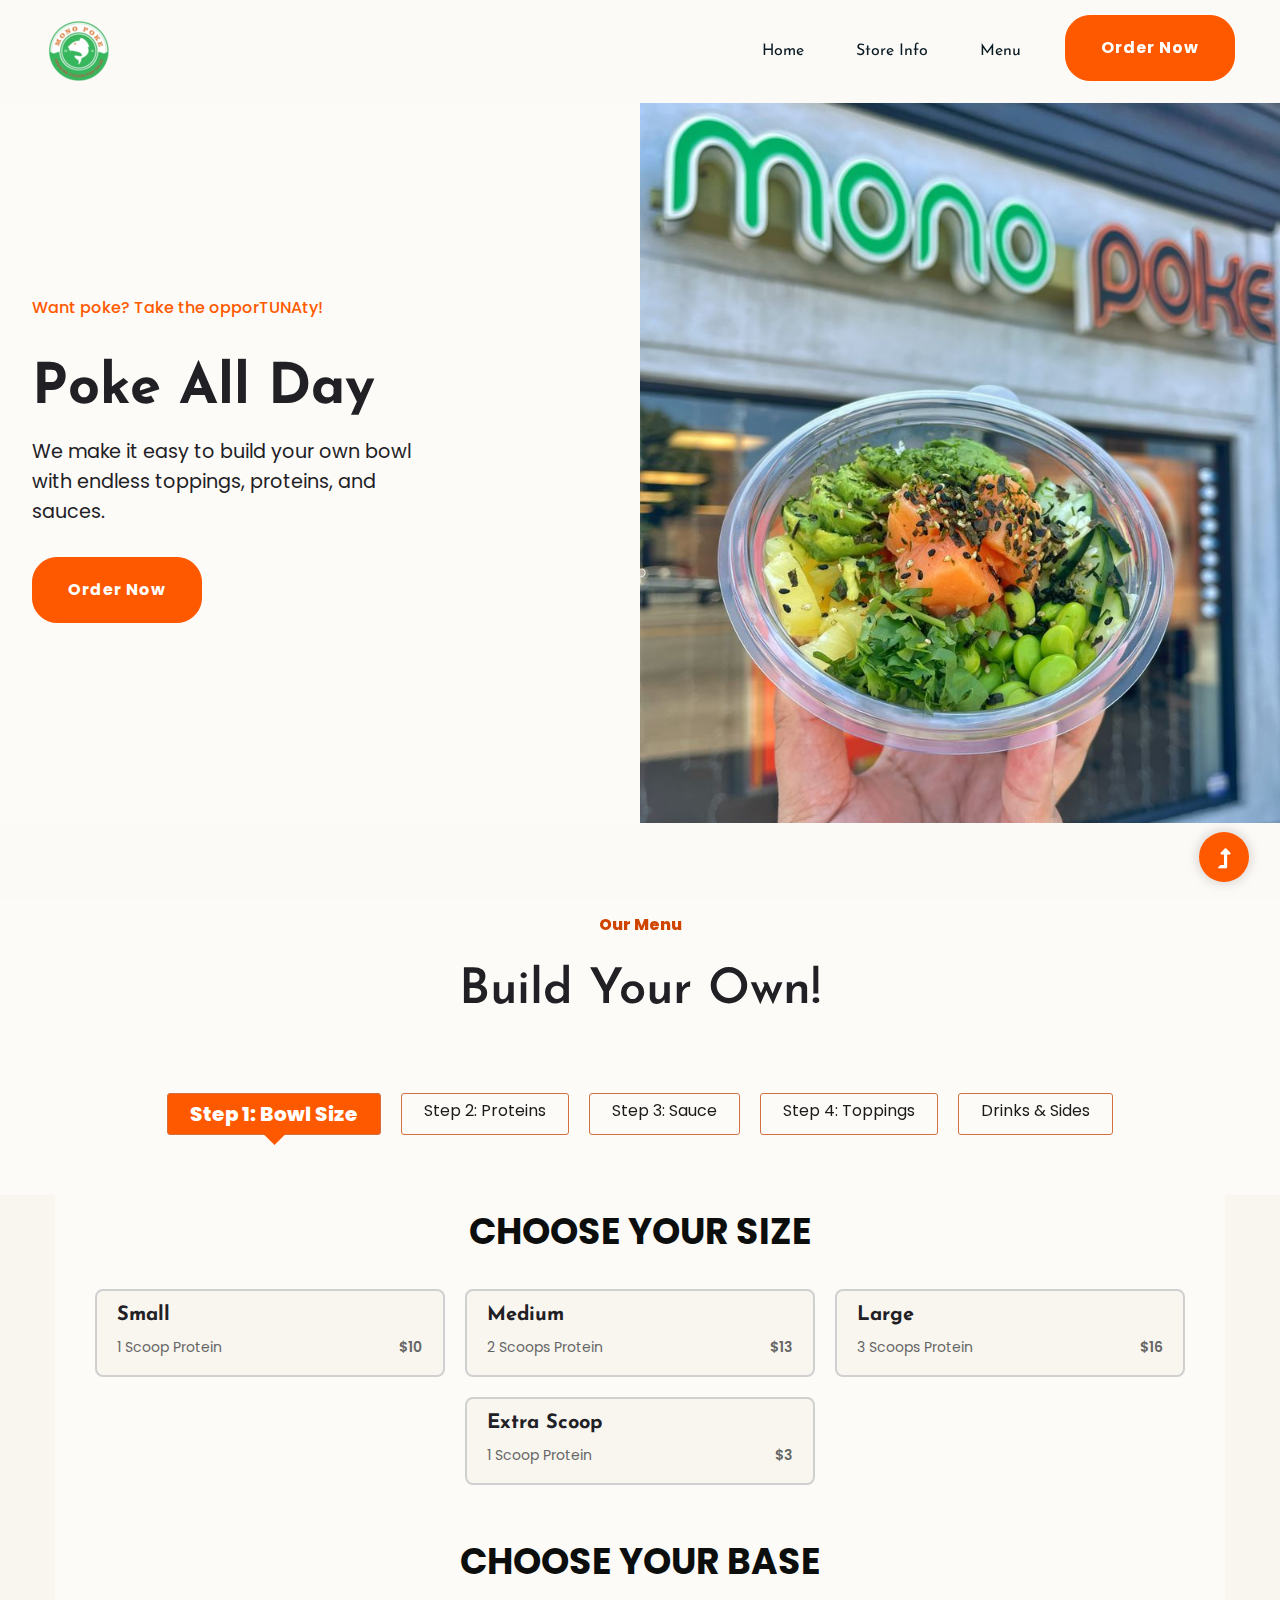
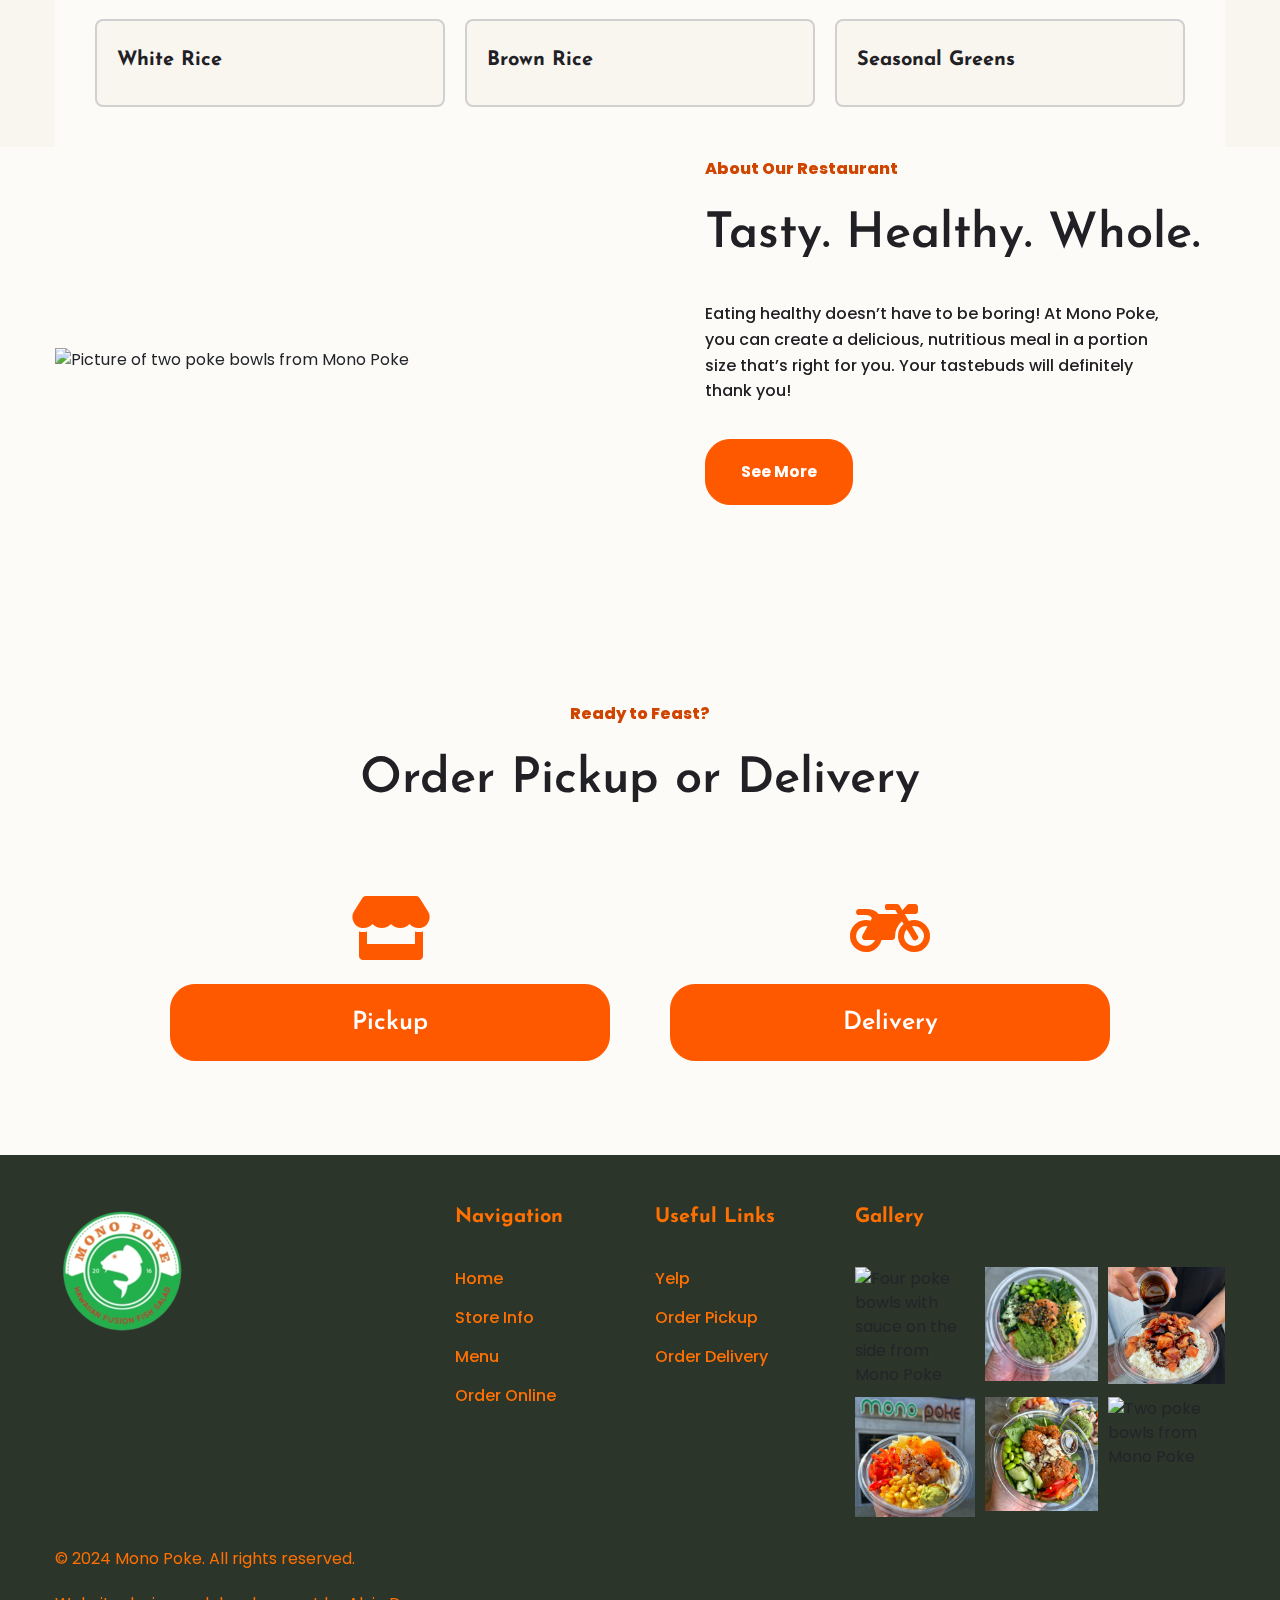
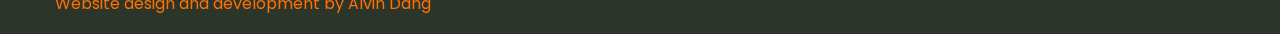
==== commit da2a3795: "Update all buttons to have transitions" ====
--- a/index.html
+++ b/index.html
@@ -781,7 +781,7 @@
                     </p>
 
                     <p class="mb-65 pera-bottom"></p>
-                    <a href="about.html" class="border-btn">See More</a>
+                    <a href="about.html" class="custom-btn">See More</a>
                   </div>
                 </div>
               </div>
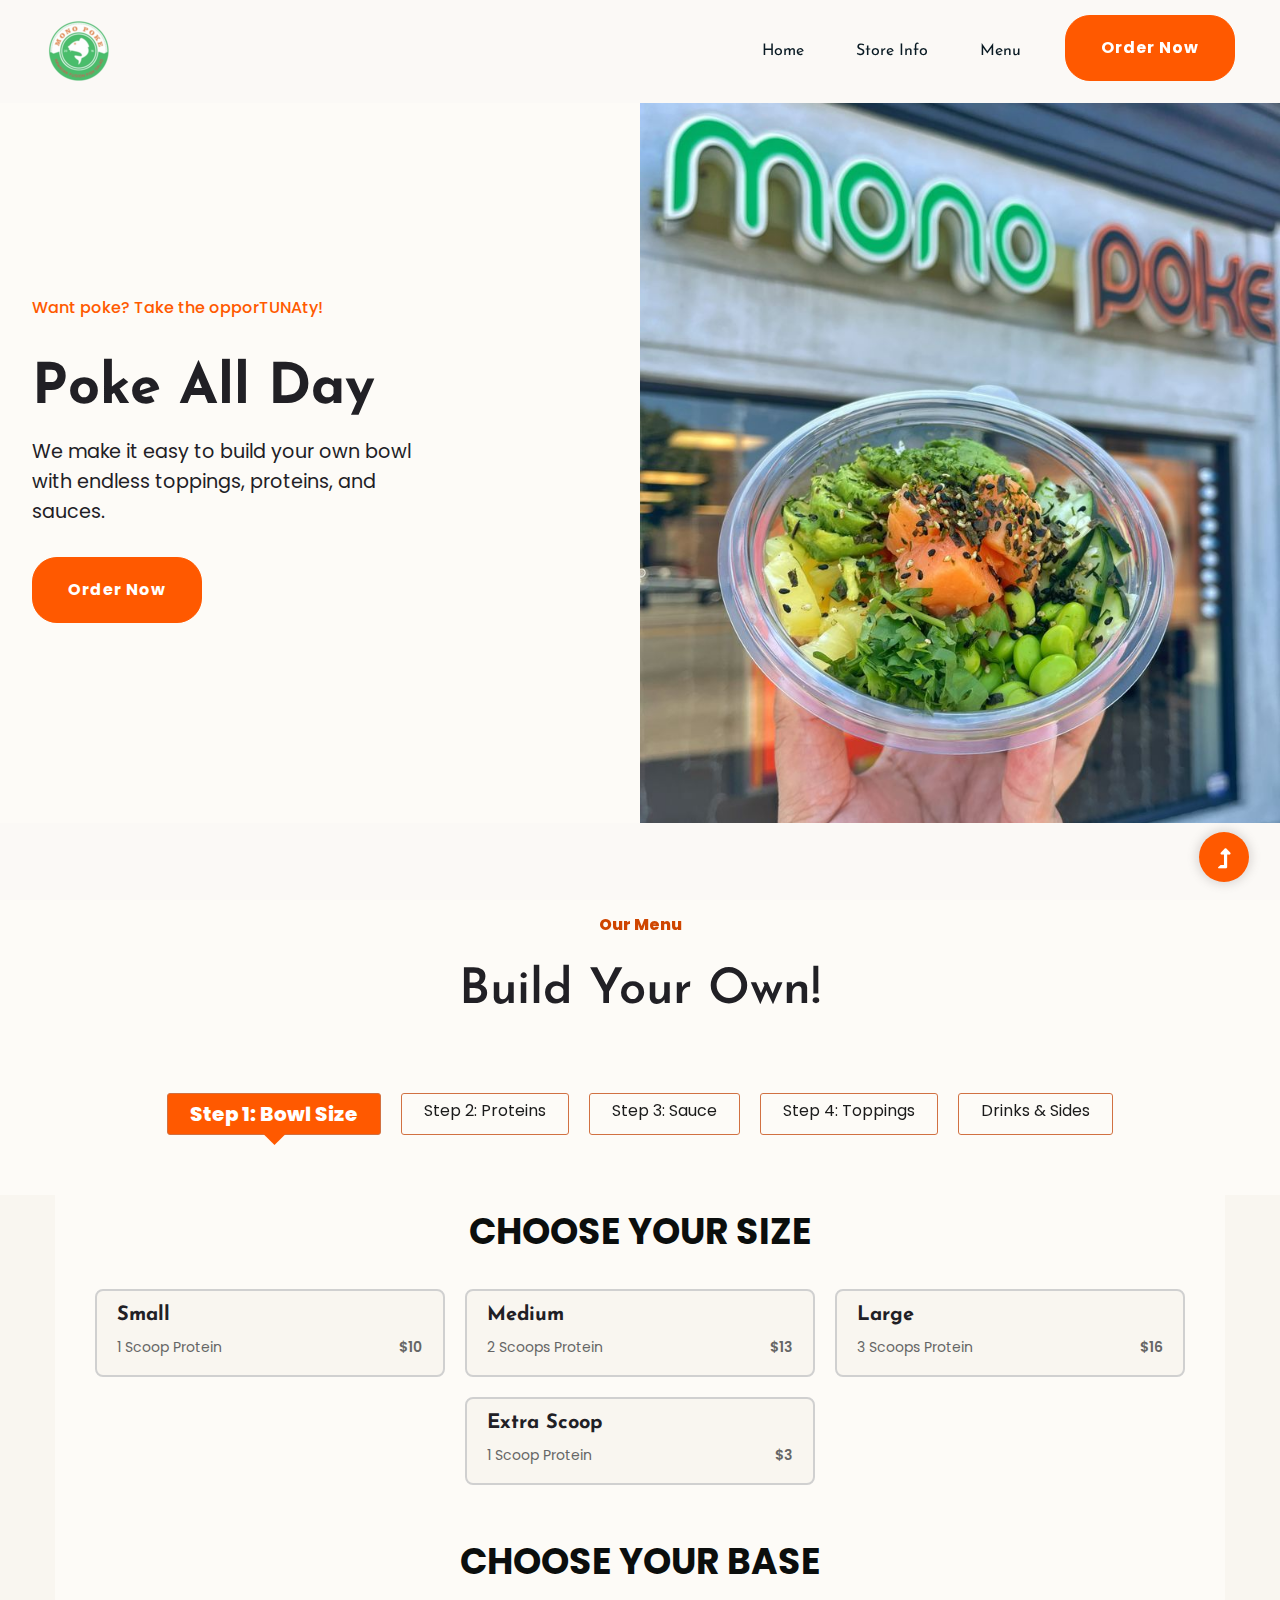
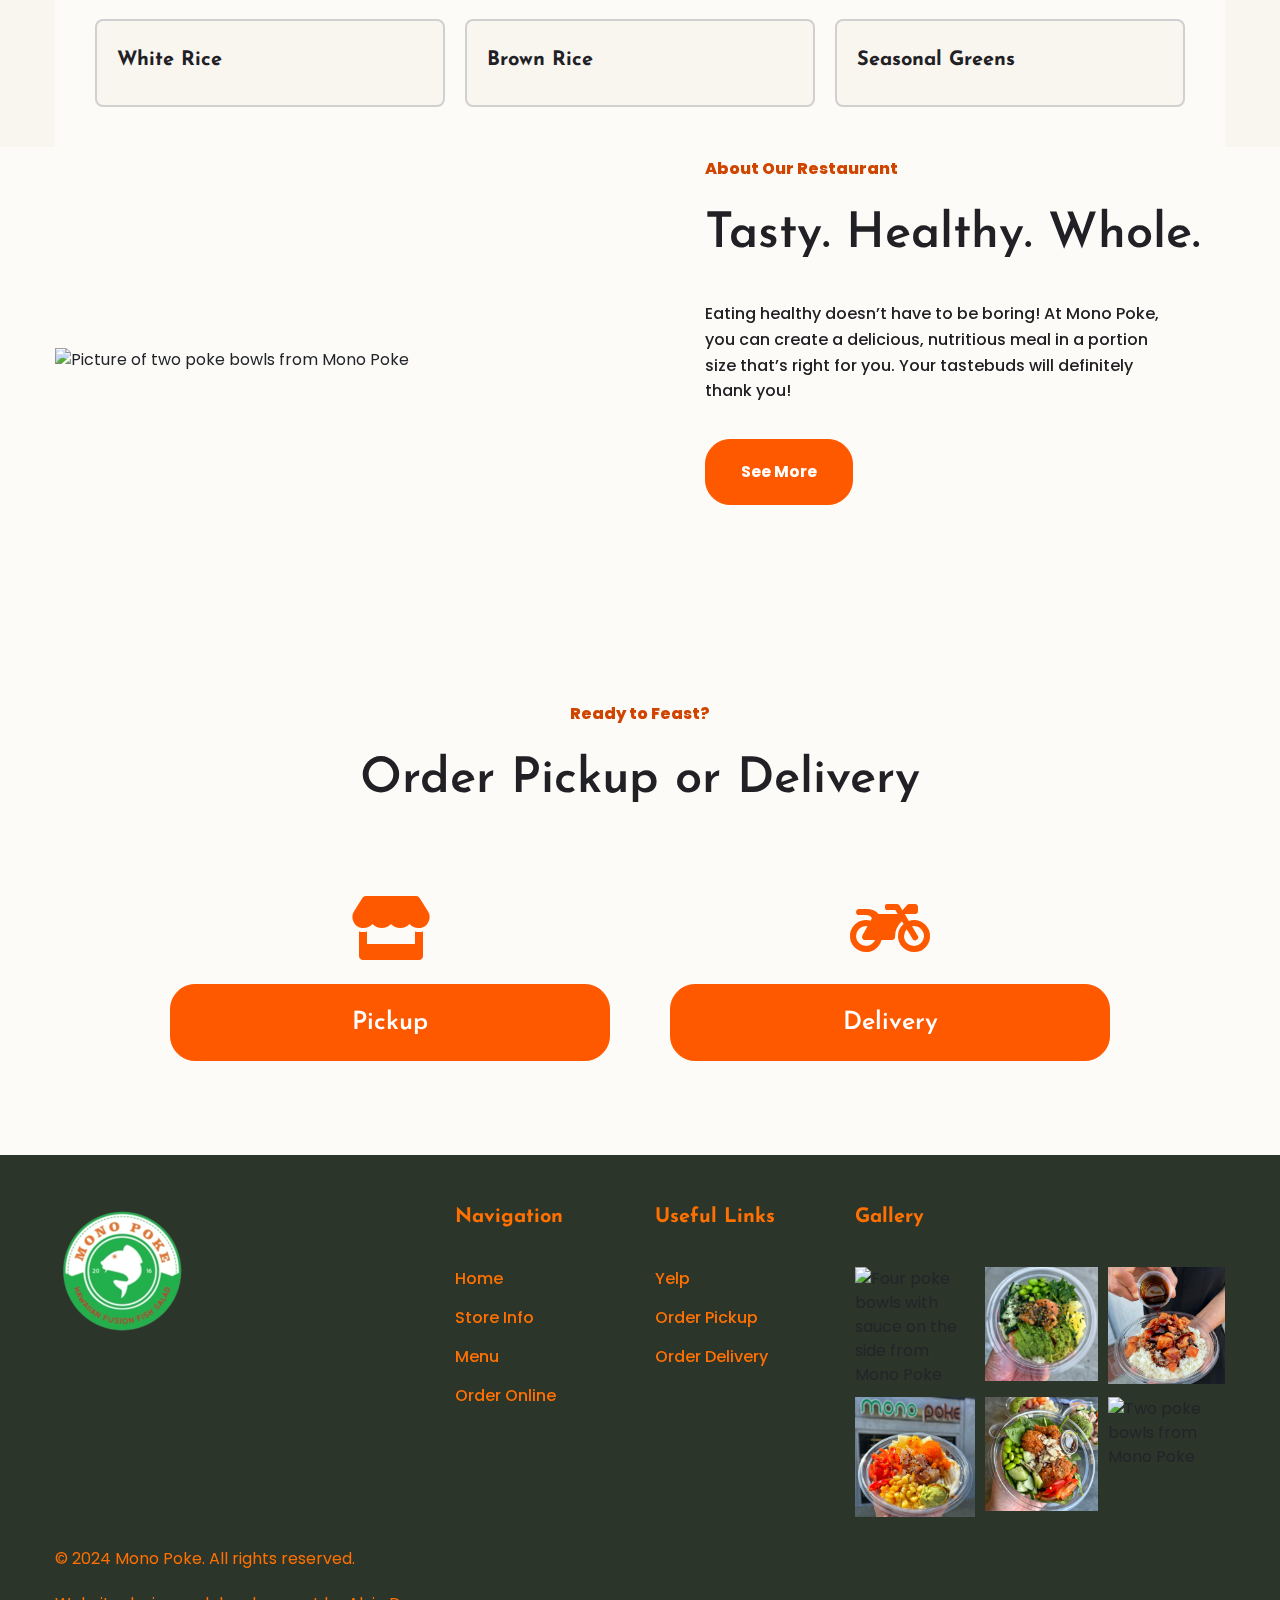
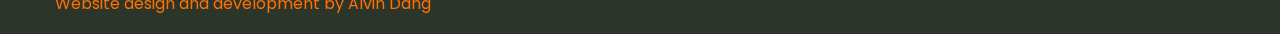
==== commit 7df5fa4c: "Add lazy loading for performance" ====
--- a/index.html
+++ b/index.html
@@ -761,6 +761,7 @@
                   <!-- about-img -->
                   <div class="about-img">
                     <img
+                      loading="lazy"
                       src="./assets/img/gallery/twoPokeBowls.jpg"
                       alt="Picture of two poke bowls from Mono Poke"
                     />
